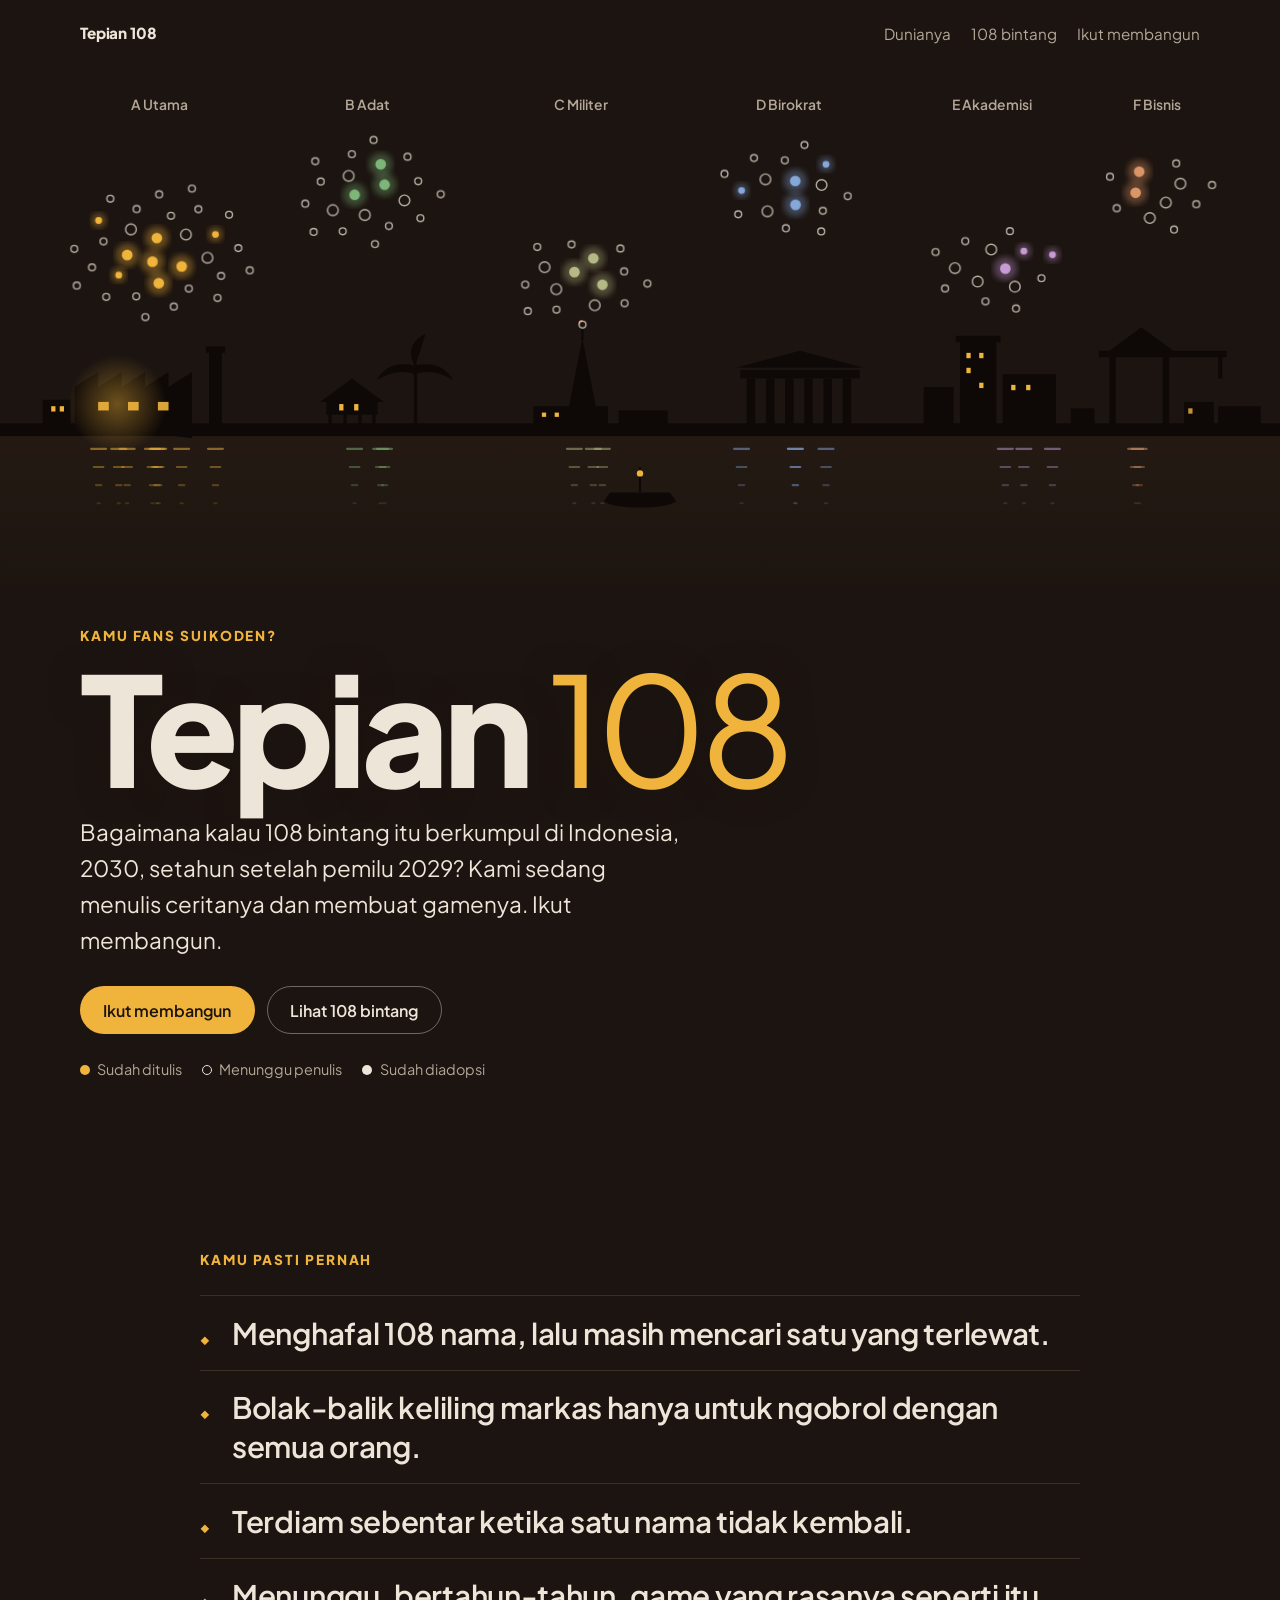
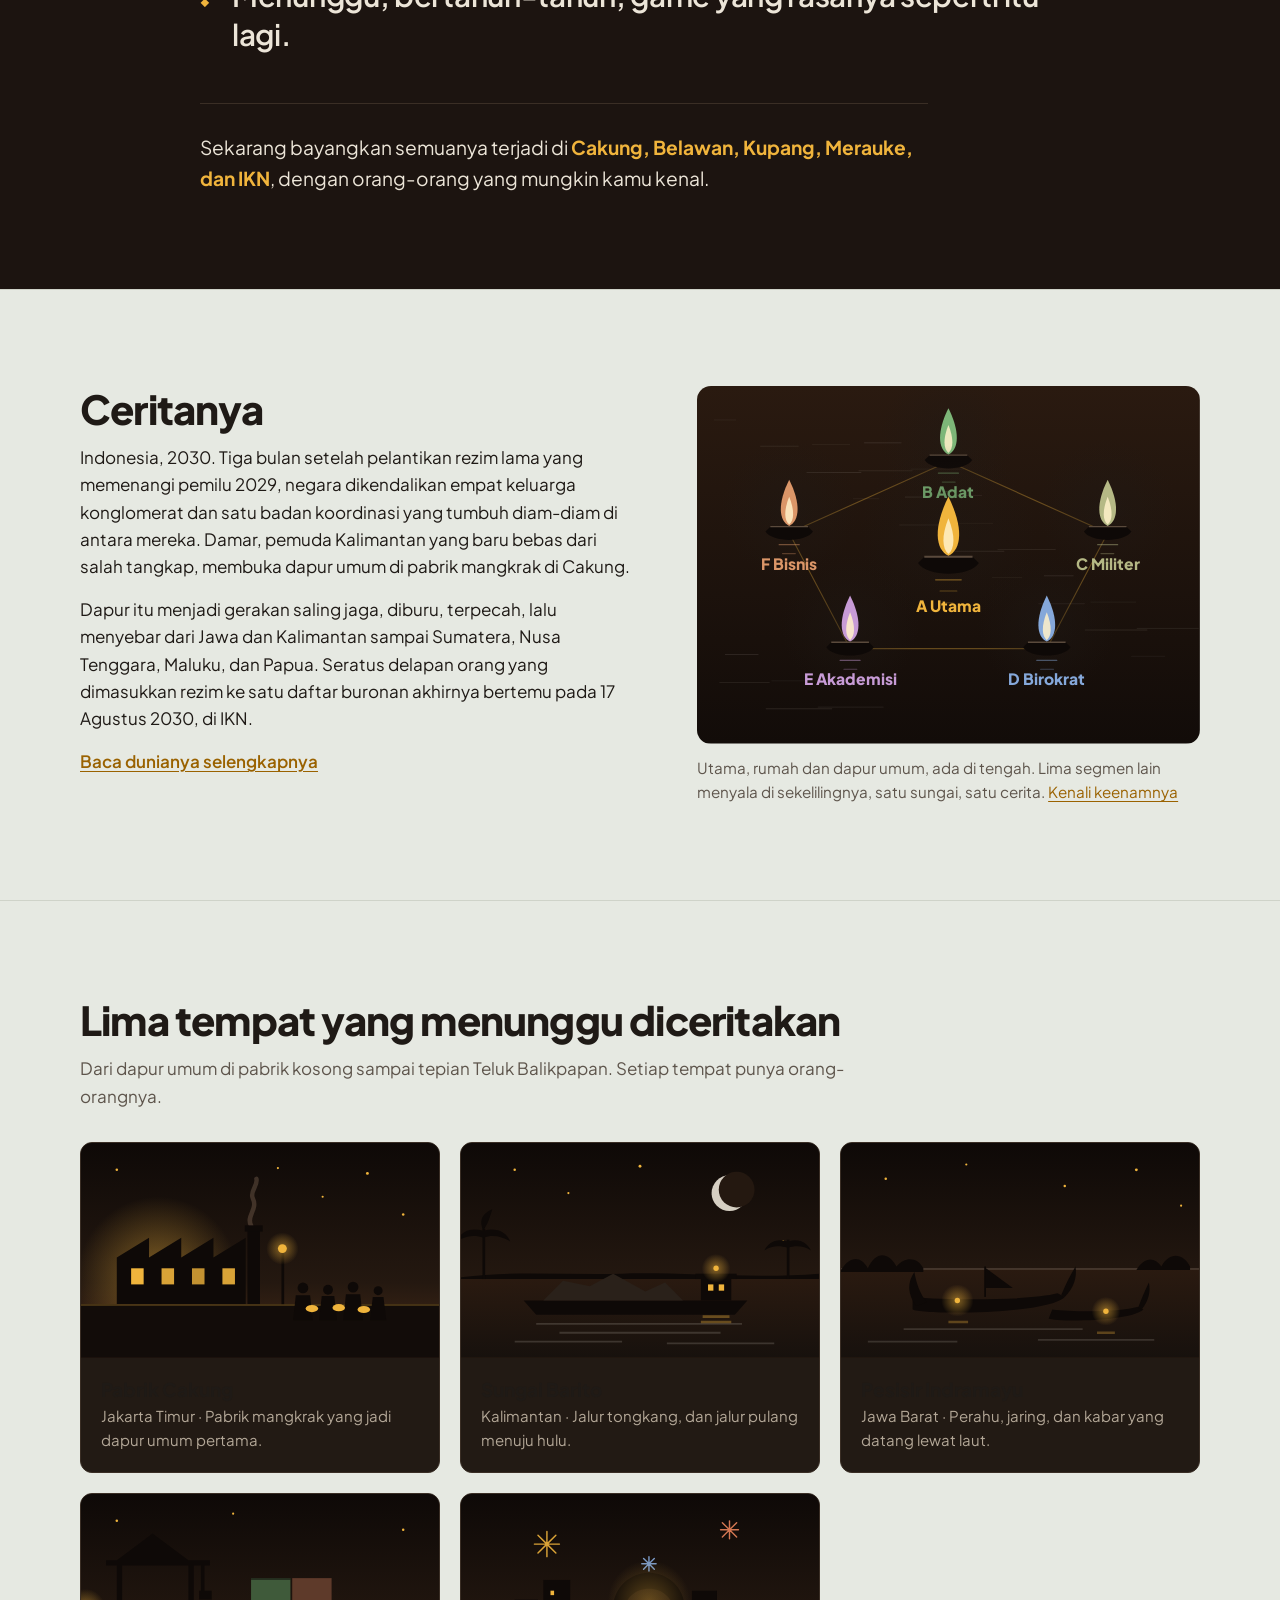
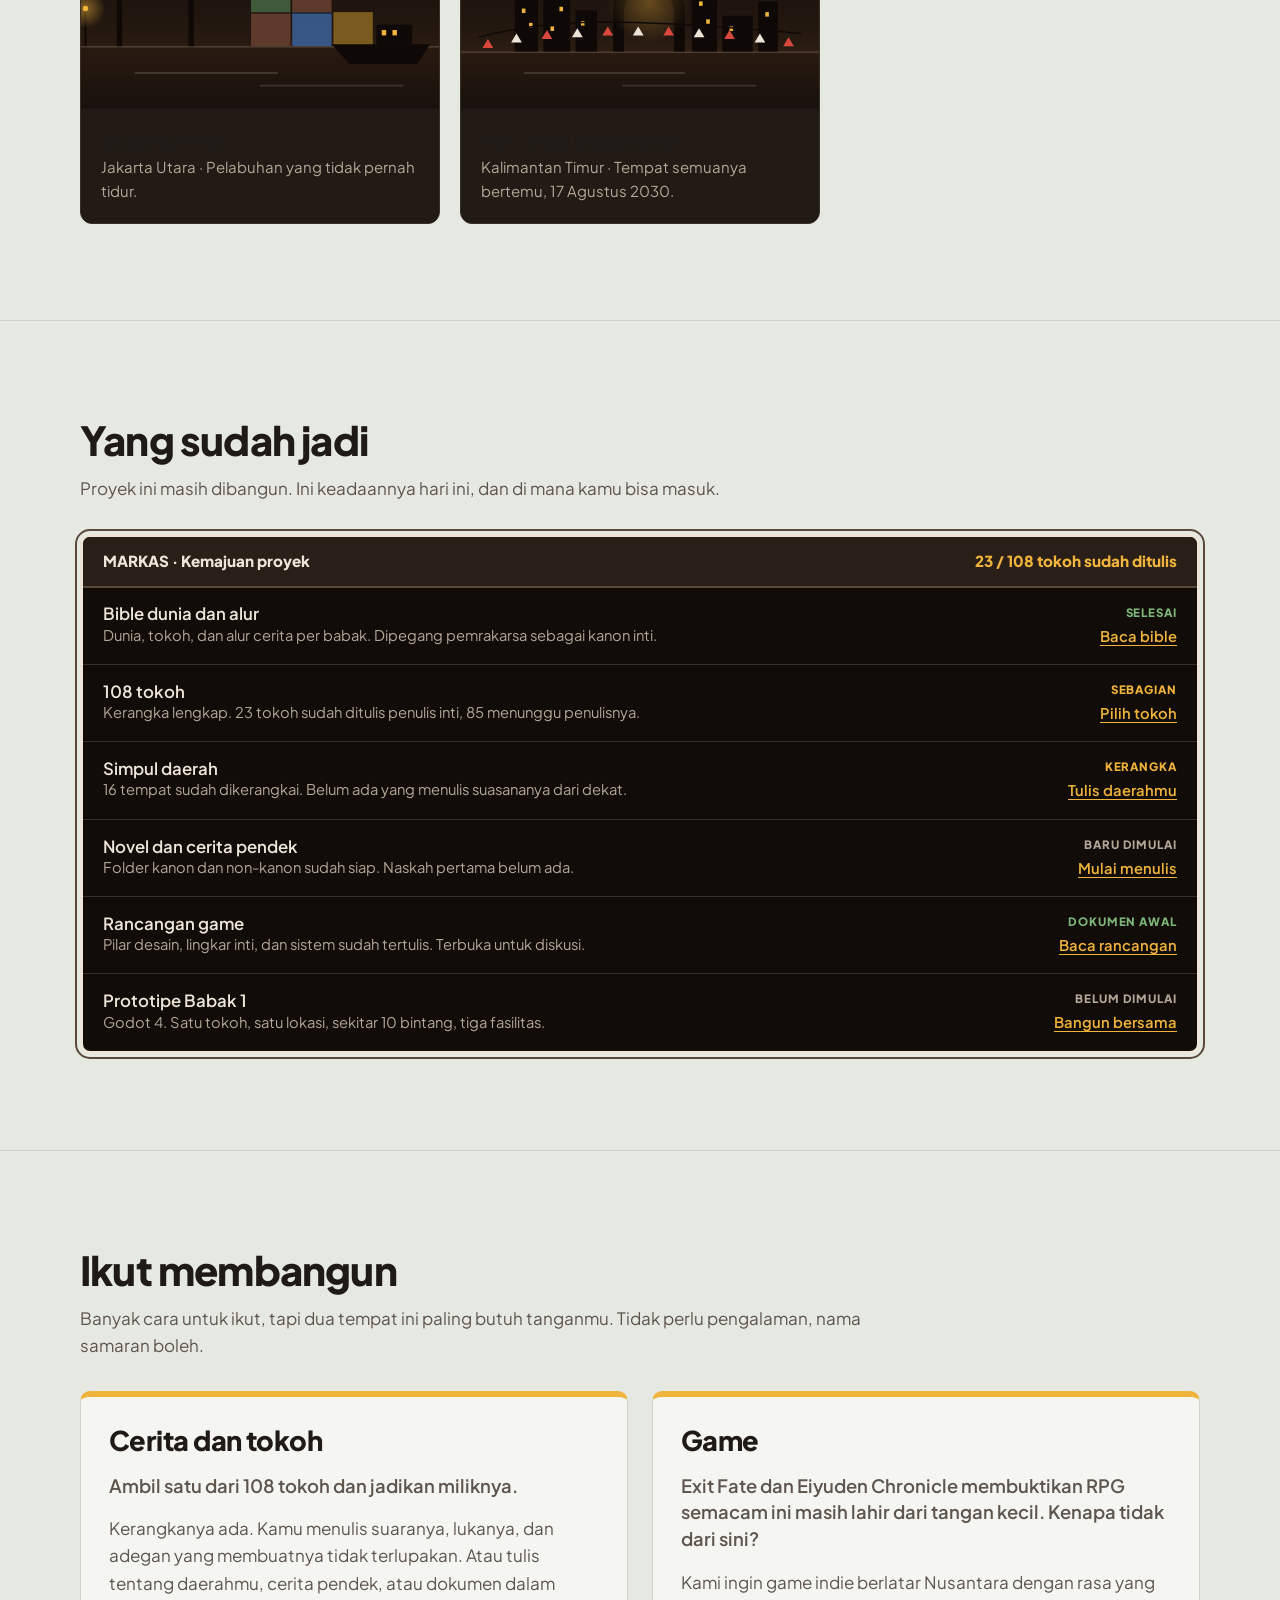
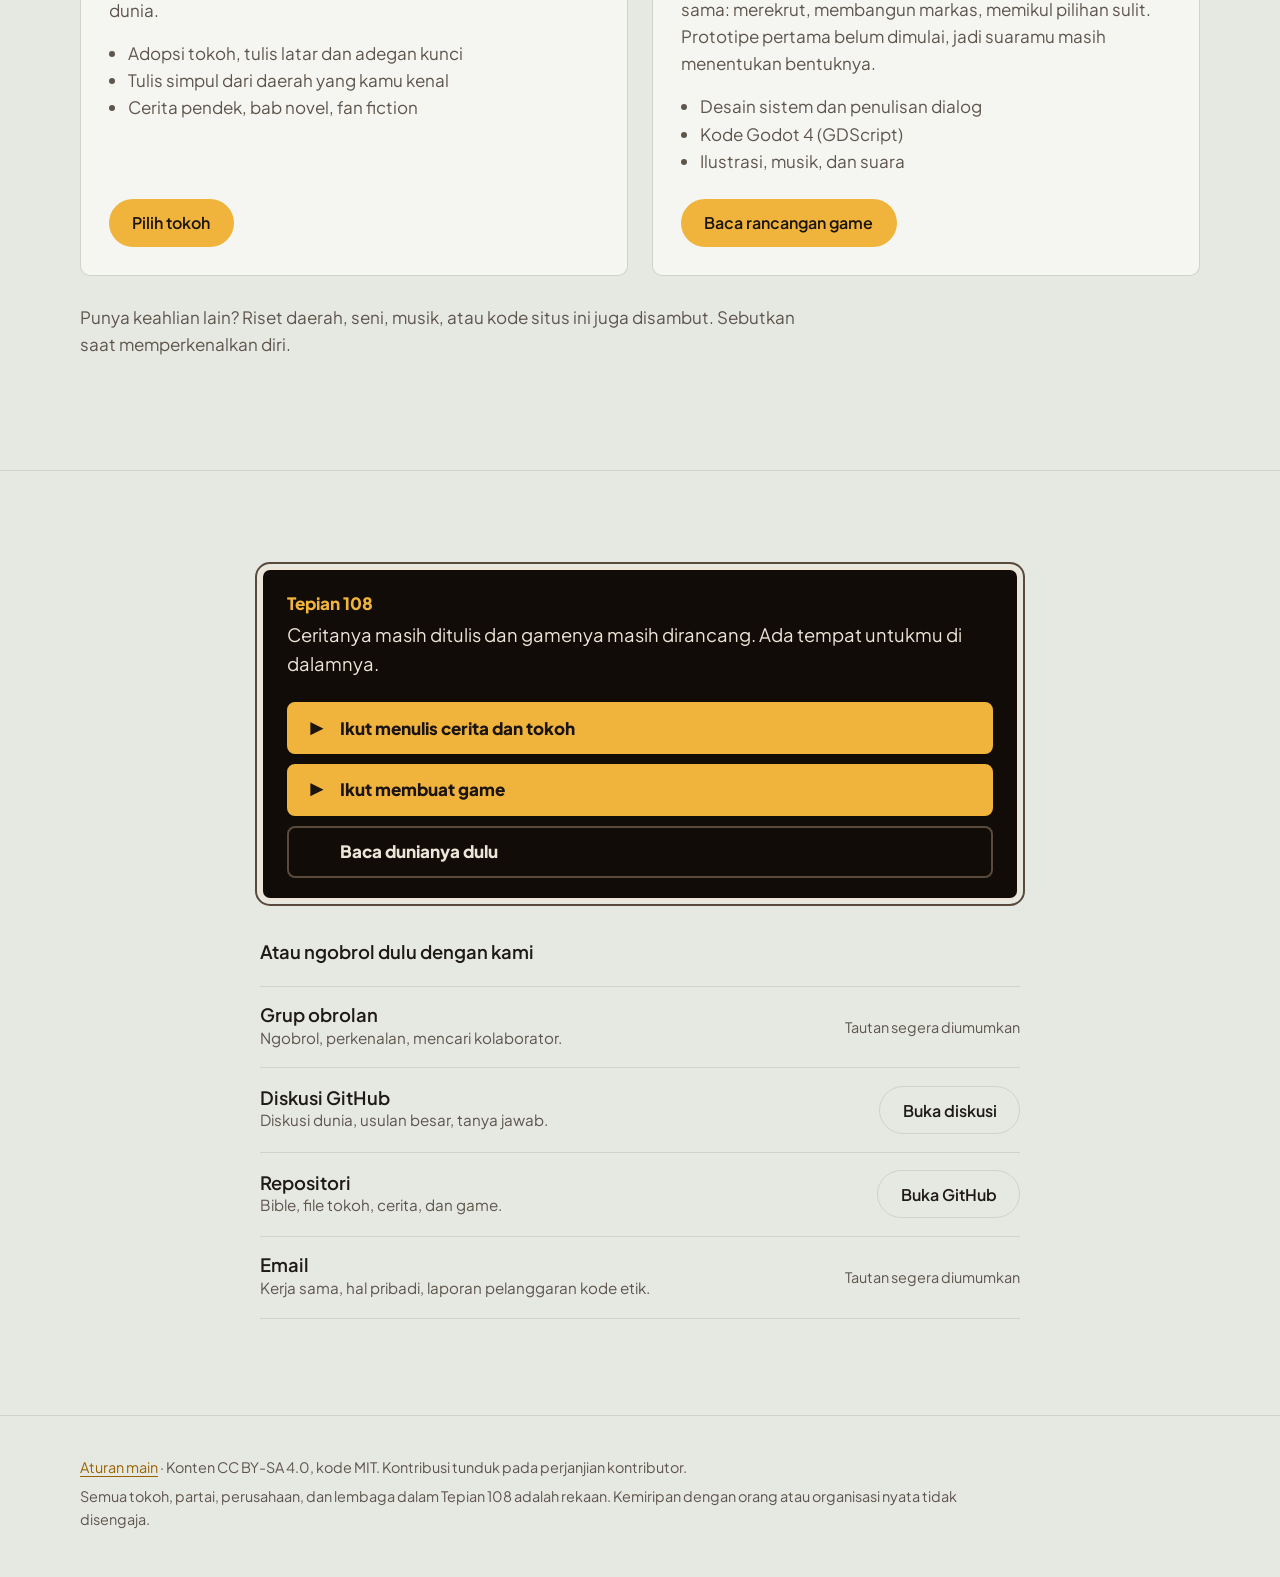
==== docs/index.html @ fc9807e9 "Spread story geography: 19 characters relocated, 5 new nodes outside Java/Kalimantan Co-Authored-By:" ====
<!doctype html>
<html lang="id">
<head>
<meta charset="utf-8">
<meta name="viewport" content="width=device-width, initial-scale=1, viewport-fit=cover">
<title>Tepian 108</title>
<meta name="description" content="Kamu fans Suikoden? Bagaimana kalau 108 bintang berkumpul di Indonesia, 2030. Kami sedang membangun ceritanya dan gamenya. Ikut membangun.">
<link rel="icon" href="data:image/svg+xml,<svg xmlns='http://www.w3.org/2000/svg' viewBox='0 0 32 32'><rect width='32' height='32' rx='6' fill='%231C1410'/><circle cx='16' cy='13' r='4' fill='%23F0B43C'/><rect x='6' y='21' width='20' height='2' rx='1' fill='%23F0B43C' opacity='.5'/></svg>">
<link rel="preconnect" href="https://fonts.googleapis.com">
<link rel="preconnect" href="https://fonts.gstatic.com" crossorigin>
<link href="https://fonts.googleapis.com/css2?family=Plus+Jakarta+Sans:ital,wght@0,400;0,600;0,800;1,400&display=swap" rel="stylesheet">
<link rel="stylesheet" href="style.css">
</head>
<body>
<svg width="0" height="0" style="position: absolute" aria-hidden="true" focusable="false">
<defs>
<linearGradient id="langitMalam" x1="0" y1="0" x2="0" y2="1"><stop offset="0" stop-color="#0E0907"/><stop offset="0.65" stop-color="#241810"/><stop offset="1" stop-color="#4A2D18"/></linearGradient>
<linearGradient id="airMalam" x1="0" y1="0" x2="0" y2="1"><stop offset="0" stop-color="#2A1A10"/><stop offset="1" stop-color="#17110D"/></linearGradient>
<radialGradient id="cahaya" cx="0.5" cy="0.5" r="0.5"><stop offset="0" stop-color="#F0B43C" stop-opacity="0.85"/><stop offset="1" stop-color="#F0B43C" stop-opacity="0"/></radialGradient>
</defs>
</svg>

<header class="hero">
  <div class="lebar">
    <nav aria-label="Navigasi utama">
      <a class="merek" href="index.html">Tepian 108</a>
      <ul>
        <li><a href="dunia.html">Dunianya</a></li>
        <li><a href="bintang.html">108 bintang</a></li>
        <li><a href="#ikut">Ikut membangun</a></li>
      </ul>
    </nav>
  </div>
  <svg class="langit" id="langit" viewBox="0 0 1200 500" role="group" aria-label="Seratus delapan bintang dalam enam gugus, terpantul di permukaan sungai. Pilih bintang untuk melihat tokohnya."></svg>
  <div class="lebar hero-teks">
    <p class="redup" style="color:var(--pelita-isi);font-weight:800;letter-spacing:.14em;text-transform:uppercase;font-size:.85rem;margin-bottom:.75rem">Kamu fans Suikoden?</p>
    <h1>Tepian <span class="angka">108</span></h1>
    <p class="premis">Bagaimana kalau 108 bintang itu berkumpul di Indonesia, 2030, setahun setelah pemilu 2029? Kami sedang menulis ceritanya dan membuat gamenya. Ikut membangun.</p>
    <div class="tombol-baris">
      <a class="tombol utama" href="#ikut">Ikut membangun</a>
      <a class="tombol kedua" href="bintang.html">Lihat 108 bintang</a>
    </div>
    <div class="legenda" aria-hidden="true">
      <span><i class="titik" style="background:#F0B43C"></i>Sudah ditulis</span>
      <span><i class="titik" style="border:1.5px solid #ECE5D8"></i>Menunggu penulis</span>
      <span><i class="titik" style="background:#ECE5D8"></i>Sudah diadopsi</span>
    </div>
  </div>
</header>

<main>
<section class="pita" aria-label="Kenangan">
  <div class="lebar">
    <p class="label">Kamu pasti pernah</p>
    <ul class="kenangan">
      <li>Menghafal 108 nama, lalu masih mencari satu yang terlewat.</li>
      <li>Bolak-balik keliling markas hanya untuk ngobrol dengan semua orang.</li>
      <li>Terdiam sebentar ketika satu nama tidak kembali.</li>
      <li>Menunggu, bertahun-tahun, game yang rasanya seperti itu lagi.</li>
    </ul>
    <p class="penutup">Sekarang bayangkan semuanya terjadi di <strong>Cakung, Belawan, Kupang, Merauke, dan IKN</strong>, dengan orang-orang yang mungkin kamu kenal.</p>
      </div>
</section>

<section id="dunia">
  <div class="lebar dua-kolom">
    <div class="sempit">
      <h2>Ceritanya</h2>
      <p>Indonesia, 2030. Tiga bulan setelah pelantikan rezim lama yang memenangi pemilu 2029, negara dikendalikan empat keluarga konglomerat dan satu badan koordinasi yang tumbuh diam-diam di antara mereka. Damar, pemuda Kalimantan yang baru bebas dari salah tangkap, membuka dapur umum di pabrik mangkrak di Cakung.</p>
      <p>Dapur itu menjadi gerakan saling jaga, diburu, terpecah, lalu menyebar dari Jawa dan Kalimantan sampai Sumatera, Nusa Tenggara, Maluku, dan Papua. Seratus delapan orang yang dimasukkan rezim ke satu daftar buronan akhirnya bertemu pada 17 Agustus 2030, di IKN.</p>
      <p><a class="tautan-lanjut" href="dunia.html">Baca dunianya selengkapnya</a></p>
    </div>
    <figure class="segmen-api" style="margin:0">
        <svg viewBox="0 0 900 640" role="img" aria-label="Enam segmen sebagai enam perahu kecil berlampu di sungai malam: Utama di tengah, dikelilingi Adat, Militer, Birokrat, Akademisi, dan Bisnis.">
          <defs>
            <radialGradient id="g-api"><stop offset="0" stop-color="currentColor" stop-opacity=".4"/><stop offset="1" stop-color="currentColor" stop-opacity="0"/></radialGradient>
            <linearGradient id="g-sungai" x1="0" y1="0" x2="0" y2="1"><stop offset="0" stop-color="#2A1A10"/><stop offset="1" stop-color="#120C09"/></linearGradient>
            <g id="api">
              <path d="M-34 -2C-24 14 24 14 34 -2L27 -9H-27Z" fill="#0E0907"/><path d="M-27 -9H27" stroke="#5A4A3C" stroke-width="2"/>
              <path d="M0 -10C-15 -17 -17 -42 0 -76C17 -42 15 -17 0 -10Z" fill="currentColor"/>
              <path d="M0 -12C-7 -18 -8 -32 0 -52C8 -32 7 -18 0 -12Z" fill="#FFF1C9" opacity=".85"/>
            </g>
          </defs>
          <rect width="900" height="640" rx="14" fill="url(#g-sungai)"/>
          <g aria-hidden="true"><rect x="30" y="60" width="40" height="1.5" fill="#ECE5D8" opacity="0.06"/><rect x="113" y="107" width="69" height="1.5" fill="#ECE5D8" opacity="0.09"/><rect x="196" y="154" width="98" height="1.5" fill="#ECE5D8" opacity="0.12"/><rect x="279" y="201" width="47" height="1.5" fill="#ECE5D8" opacity="0.06"/><rect x="362" y="248" width="76" height="1.5" fill="#ECE5D8" opacity="0.09"/><rect x="445" y="295" width="105" height="1.5" fill="#ECE5D8" opacity="0.12"/><rect x="528" y="342" width="54" height="1.5" fill="#ECE5D8" opacity="0.06"/><rect x="611" y="389" width="83" height="1.5" fill="#ECE5D8" opacity="0.09"/><rect x="694" y="436" width="112" height="1.5" fill="#ECE5D8" opacity="0.12"/><rect x="777" y="483" width="61" height="1.5" fill="#ECE5D8" opacity="0.06"/><rect x="40" y="530" width="90" height="1.5" fill="#ECE5D8" opacity="0.09"/><rect x="123" y="577" width="119" height="1.5" fill="#ECE5D8" opacity="0.12"/><rect x="206" y="104" width="68" height="1.5" fill="#ECE5D8" opacity="0.06"/><rect x="289" y="151" width="97" height="1.5" fill="#ECE5D8" opacity="0.09"/><rect x="372" y="198" width="46" height="1.5" fill="#ECE5D8" opacity="0.12"/><rect x="455" y="245" width="75" height="1.5" fill="#ECE5D8" opacity="0.06"/><rect x="538" y="292" width="104" height="1.5" fill="#ECE5D8" opacity="0.09"/><rect x="621" y="339" width="53" height="1.5" fill="#ECE5D8" opacity="0.12"/><rect x="704" y="386" width="82" height="1.5" fill="#ECE5D8" opacity="0.06"/><rect x="787" y="433" width="111" height="1.5" fill="#ECE5D8" opacity="0.09"/><rect x="50" y="480" width="60" height="1.5" fill="#ECE5D8" opacity="0.12"/><rect x="133" y="527" width="89" height="1.5" fill="#ECE5D8" opacity="0.06"/><rect x="216" y="574" width="118" height="1.5" fill="#ECE5D8" opacity="0.09"/><rect x="299" y="101" width="67" height="1.5" fill="#ECE5D8" opacity="0.12"/><rect x="382" y="148" width="96" height="1.5" fill="#ECE5D8" opacity="0.06"/><rect x="465" y="195" width="45" height="1.5" fill="#ECE5D8" opacity="0.09"/></g>
          <polygon points="450,135 735,263 626,470 274,470 165,263" fill="none" stroke="#F0B43C" stroke-opacity=".35" stroke-width="2" stroke-linejoin="round"/>
          <circle cx="450" cy="92.5" r="125.0" fill="url(#g-api)" style="color:#7DB678"/><rect x="431" y="155" width="38" height="2" rx="1" fill="#7DB678" opacity="0.45"/><rect x="438" y="171" width="25" height="2" rx="1" fill="#7DB678" opacity="0.32"/><rect x="442" y="188" width="15" height="2" rx="1" fill="#7DB678" opacity="0.2"/><g transform="translate(450 135) scale(1.25)" style="color:#7DB678"><use href="#api" class="kedip"/></g><text x="450" y="201" text-anchor="middle" fill="#7DB678" class="lbl">B Adat</text><circle cx="735" cy="220.5" r="125.0" fill="url(#g-api)" style="color:#B5B985"/><rect x="716" y="283" width="38" height="2" rx="1" fill="#B5B985" opacity="0.45"/><rect x="722" y="299" width="25" height="2" rx="1" fill="#B5B985" opacity="0.32"/><rect x="728" y="316" width="15" height="2" rx="1" fill="#B5B985" opacity="0.2"/><g transform="translate(735 263) scale(1.25)" style="color:#B5B985"><use href="#api" class="kedip"/></g><text x="735" y="329" text-anchor="middle" fill="#B5B985" class="lbl">C Militer</text><circle cx="626" cy="427.5" r="125.0" fill="url(#g-api)" style="color:#85A8DA"/><rect x="607" y="490" width="38" height="2" rx="1" fill="#85A8DA" opacity="0.45"/><rect x="614" y="506" width="25" height="2" rx="1" fill="#85A8DA" opacity="0.32"/><rect x="618" y="522" width="15" height="2" rx="1" fill="#85A8DA" opacity="0.2"/><g transform="translate(626 470) scale(1.25)" style="color:#85A8DA"><use href="#api" class="kedip"/></g><text x="626" y="536" text-anchor="middle" fill="#85A8DA" class="lbl">D Birokrat</text><circle cx="274" cy="427.5" r="125.0" fill="url(#g-api)" style="color:#C79BD6"/><rect x="255" y="490" width="38" height="2" rx="1" fill="#C79BD6" opacity="0.45"/><rect x="262" y="506" width="25" height="2" rx="1" fill="#C79BD6" opacity="0.32"/><rect x="266" y="522" width="15" height="2" rx="1" fill="#C79BD6" opacity="0.2"/><g transform="translate(274 470) scale(1.25)" style="color:#C79BD6"><use href="#api" class="kedip"/></g><text x="274" y="536" text-anchor="middle" fill="#C79BD6" class="lbl">E Akademisi</text><circle cx="165" cy="220.5" r="125.0" fill="url(#g-api)" style="color:#DB9668"/><rect x="146" y="283" width="38" height="2" rx="1" fill="#DB9668" opacity="0.45"/><rect x="152" y="299" width="25" height="2" rx="1" fill="#DB9668" opacity="0.32"/><rect x="158" y="316" width="15" height="2" rx="1" fill="#DB9668" opacity="0.2"/><g transform="translate(165 263) scale(1.25)" style="color:#DB9668"><use href="#api" class="kedip"/></g><text x="165" y="329" text-anchor="middle" fill="#DB9668" class="lbl">F Bisnis</text><circle cx="450" cy="265.6" r="160.0" fill="url(#g-api)" style="color:#F0B43C"/><rect x="426" y="346" width="48" height="2" rx="1" fill="#F0B43C" opacity="0.45"/><rect x="434" y="366" width="32" height="2" rx="1" fill="#F0B43C" opacity="0.32"/><rect x="440" y="387" width="19" height="2" rx="1" fill="#F0B43C" opacity="0.2"/><g transform="translate(450 320) scale(1.6)" style="color:#F0B43C"><use href="#api" class="kedip"/></g><text x="450" y="404" text-anchor="middle" fill="#F0B43C" class="lbl">A Utama</text>
        </svg>
        <figcaption class="redup" style="margin-top:.75rem;font-size:.95rem">Utama, rumah dan dapur umum, ada di tengah. Lima segmen lain menyala di sekelilingnya, satu sungai, satu cerita. <a href="dunia.html#segmen">Kenali keenamnya</a></figcaption>
      </figure>
  </div>
</section>

<section id="tempat">
  <div class="lebar">
    <h2>Lima tempat yang menunggu diceritakan</h2>
    <p class="redup sempit" style="margin:0">Dari dapur umum di pabrik kosong sampai tepian Teluk Balikpapan. Setiap tempat punya orang-orangnya.</p>
    <div style="display: grid; grid-template-columns: repeat(auto-fit, minmax(300px, 1fr)); gap: 20px; margin-top: 2rem">
<!-- Cakung -->
<figure style="margin: 0; background: #221A14; border: 1px solid #3A2E25; border-radius: 12px; overflow: hidden">
<svg viewBox="0 0 400 240" style="display: block; width: 100%; height: auto" role="img" aria-label="Pabrik tekstil kosong berlampu di malam hari, asap tipis dari cerobong, orang-orang antre membawa panci.">
<rect width="400" height="240" fill="url(#langitMalam)"/>
<circle cx="86" cy="150" r="90" fill="url(#cahaya)" opacity="0.55"/>
<g fill="#F0B43C"><circle cx="320" cy="34" r="1.6"/><circle cx="270" cy="60" r="1.2"/><circle cx="360" cy="80" r="1.4"/><circle cx="220" cy="28" r="1.2"/><circle cx="40" cy="30" r="1.4"/></g>
<path d="M190 92c-6 -10 8 -18 2 -30c-4 -8 6 -14 4 -22" stroke="#6B5646" stroke-width="5" fill="none" stroke-linecap="round" opacity="0.5"/>
<rect x="186" y="96" width="14" height="84" fill="#0E0907"/><rect x="183" y="92" width="20" height="7" fill="#0E0907"/>
<path d="M40 180V128l36 -22v22l36 -22v22l36 -22v22l36 -22v22V180z" fill="#0E0907"/>
<rect x="56" y="140" width="14" height="18" fill="#F0B43C"/><rect x="90" y="140" width="14" height="18" fill="#F0B43C" opacity="0.9"/><rect x="124" y="140" width="14" height="18" fill="#F0B43C" opacity="0.8"/><rect x="158" y="140" width="14" height="18" fill="#F0B43C" opacity="0.9"/>
<rect x="0" y="180" width="400" height="60" fill="#120C09"/>
<rect x="0" y="180" width="400" height="2" fill="#F0B43C" opacity="0.25"/>
<g fill="#0E0907"><circle cx="248" cy="162" r="6"/><path d="M240 170h16l3 28h-22z"/><circle cx="276" cy="164" r="5.5"/><path d="M269 171h14l3 27h-20z"/><circle cx="304" cy="161" r="6"/><path d="M296 169h16l3 29h-22z"/><circle cx="332" cy="165" r="5"/><path d="M326 172h12l3 26h-18z"/></g>
<g fill="#F0B43C"><ellipse cx="258" cy="185" rx="7" ry="4"/><ellipse cx="288" cy="184" rx="7" ry="4"/><ellipse cx="316" cy="186" rx="7" ry="4"/></g>
<rect x="224" y="120" width="3" height="60" fill="#0E0907"/><circle cx="225" cy="118" r="5" fill="#F0B43C"/><circle cx="225" cy="118" r="18" fill="url(#cahaya)" opacity="0.6"/>
</svg>
<figcaption style="padding: 16px 20px 20px"><div style="font-weight: 800; font-size: 19px">Pabrik Cakung</div><div style="font-size: 15px; color: #B3A797">Jakarta Timur · Pabrik mangkrak yang jadi dapur umum pertama.</div></figcaption>
</figure>

<!-- Barito -->
<figure style="margin: 0; background: #221A14; border: 1px solid #3A2E25; border-radius: 12px; overflow: hidden">
<svg viewBox="0 0 400 240" style="display: block; width: 100%; height: auto" role="img" aria-label="Tongkang bermuatan di Sungai Barito, lampu kabin menyala, palem di tepian.">
<rect width="400" height="240" fill="url(#langitMalam)"/>
<circle cx="300" cy="56" r="20" fill="#ECE5D8" opacity="0.9"/><circle cx="308" cy="52" r="20" fill="#241810"/>
<g fill="#F0B43C"><circle cx="60" cy="30" r="1.4"/><circle cx="120" cy="56" r="1.2"/><circle cx="200" cy="26" r="1.6"/><circle cx="360" cy="110" r="1.2"/></g>
<rect x="0" y="150" width="400" height="90" fill="url(#airMalam)"/>
<path d="M0 150c60 -8 120 -2 180 -4s150 6 220 0v6H0z" fill="#0E0907"/>
<g fill="#0E0907"><rect x="24" y="96" width="3" height="56"/><path d="M25 98c-16 -4 -26 2 -30 12c10 -6 20 -8 30 -4zM25 98c16 -4 26 2 30 12c-10 -6 -20 -8 -30 -4zM25 98c-6 -12 0 -20 10 -24c-3 10 -5 16 -10 24z"/>
<rect x="364" y="108" width="3" height="44"/><path d="M365 110c-14 -4 -22 2 -26 10c8 -5 16 -6 26 -3zM365 110c14 -4 22 2 26 10c-8 -5 -16 -6 -26 -3z"/></g>
<path d="M70 176h250l-14 16H84z" fill="#0E0907"/>
<path d="M92 176l22 -22l30 6l26 -14l36 20l22 -10l20 20z" fill="#2A211A"/>
<rect x="268" y="150" width="34" height="26" fill="#0E0907"/><rect x="262" y="146" width="46" height="6" fill="#0E0907"/>
<rect x="276" y="158" width="6" height="7" fill="#F0B43C"/><rect x="288" y="158" width="6" height="7" fill="#F0B43C"/>
<circle cx="285" cy="140" r="3" fill="#F0B43C"/><circle cx="285" cy="140" r="16" fill="url(#cahaya)" opacity="0.6"/>
<g stroke="#ECE5D8" stroke-opacity="0.16" stroke-width="2"><path d="M84 202h230"/><path d="M110 212h180"/><path d="M60 222h120"/><path d="M230 224h120"/></g>
<path d="M270 194h30M268 200h34" stroke="#F0B43C" stroke-opacity="0.35" stroke-width="3"/>
</svg>
<figcaption style="padding: 16px 20px 20px"><div style="font-weight: 800; font-size: 19px">Sungai Barito</div><div style="font-size: 15px; color: #B3A797">Kalimantan · Jalur tongkang, dan jalur pulang menuju hulu.</div></figcaption>
</figure>

<!-- Indramayu -->
<figure style="margin: 0; background: #221A14; border: 1px solid #3A2E25; border-radius: 12px; overflow: hidden">
<svg viewBox="0 0 400 240" style="display: block; width: 100%; height: auto" role="img" aria-label="Pesisir Indramayu: dua perahu nelayan berlampu di laut tenang, bakau di tepian.">
<rect width="400" height="240" fill="url(#langitMalam)"/>
<g fill="#F0B43C"><circle cx="50" cy="40" r="1.4"/><circle cx="140" cy="24" r="1.2"/><circle cx="250" cy="48" r="1.4"/><circle cx="330" cy="30" r="1.6"/><circle cx="380" cy="70" r="1.2"/></g>
<rect x="0" y="140" width="400" height="100" fill="url(#airMalam)"/>
<rect x="0" y="140" width="400" height="1.5" fill="#ECE5D8" opacity="0.2"/>
<g fill="#0E0907"><path d="M0 142c10 -16 22 -16 30 -2c8 -18 22 -20 32 -2c10 -12 24 -10 30 2v4H0z"/><path d="M330 142c8 -14 20 -16 28 -4c8 -16 24 -16 32 0v4h-60z"/></g>
<g fill="#0E0907"><path d="M80 186c10 6 150 6 170 -14l-8 -4c-30 8 -120 8 -162 4z"/><path d="M84 182c-10 -14 -10 -26 -2 -38c2 12 6 24 14 34z"/><path d="M250 172c10 -10 14 -22 12 -34c-6 10 -12 22 -16 32z"/>
<path d="M232 196c8 4 90 4 106 -10l-6 -3c-20 6 -70 6 -96 3z"/><path d="M336 186c8 -10 10 -20 8 -30c-4 8 -8 18 -12 28z"/></g>
<rect x="160" y="138" width="2" height="34" fill="#0E0907"/><path d="M162 140l30 22h-30z" fill="#0E0907"/>
<circle cx="130" cy="176" r="3" fill="#F0B43C"/><circle cx="130" cy="176" r="18" fill="url(#cahaya)" opacity="0.6"/>
<circle cx="296" cy="188" r="3" fill="#F0B43C"/><circle cx="296" cy="188" r="16" fill="url(#cahaya)" opacity="0.6"/>
<g stroke="#ECE5D8" stroke-opacity="0.15" stroke-width="2"><path d="M70 208h200"/><path d="M220 220h130"/><path d="M30 222h100"/></g>
<path d="M120 200h22M286 212h20" stroke="#F0B43C" stroke-opacity="0.3" stroke-width="3"/>
</svg>
<figcaption style="padding: 16px 20px 20px"><div style="font-weight: 800; font-size: 19px">Pesisir Indramayu</div><div style="font-size: 15px; color: #B3A797">Jawa Barat · Perahu, jaring, dan kabar yang datang lewat laut.</div></figcaption>
</figure>

<!-- Priok -->
<figure style="margin: 0; background: #221A14; border: 1px solid #3A2E25; border-radius: 12px; overflow: hidden">
<svg viewBox="0 0 400 240" style="display: block; width: 100%; height: auto" role="img" aria-label="Pelabuhan Tanjung Priok: derek, tumpukan kontainer, kapal, lampu sorot.">
<rect width="400" height="240" fill="url(#langitMalam)"/>
<g fill="#F0B43C"><circle cx="40" cy="30" r="1.4"/><circle cx="170" cy="22" r="1.2"/><circle cx="360" cy="40" r="1.4"/></g>
<rect x="0" y="170" width="400" height="70" fill="url(#airMalam)"/>
<rect x="0" y="170" width="400" height="1.5" fill="#ECE5D8" opacity="0.2"/>
<g fill="#0E0907"><path d="M40 170v-96h6v96zM120 170v-96h6v96zM28 74h116v6h-116zM40 74l40 -30l40 30zM138 74v36h-4v-36z"/><rect x="132" y="108" width="14" height="10"/></g>
<g><rect x="190" y="132" width="44" height="38" fill="#5E3A2A"/><rect x="236" y="132" width="44" height="38" fill="#3D6299" opacity="0.85"/><rect x="190" y="94" width="44" height="38" fill="#3F5A3A"/><rect x="282" y="132" width="44" height="38" fill="#7A5A1E"/><rect x="236" y="94" width="44" height="38" fill="#5E3A2A"/></g>
<g fill="#0E0907" opacity="0.55"><rect x="190" y="132" width="44" height="2"/><rect x="236" y="132" width="44" height="2"/><rect x="190" y="94" width="44" height="2"/></g>
<path d="M300 190l-20 -22h110l-14 22z" fill="#0E0907"/><rect x="330" y="146" width="40" height="22" fill="#0E0907"/><rect x="336" y="152" width="5" height="6" fill="#F0B43C"/><rect x="348" y="152" width="5" height="6" fill="#F0B43C"/>
<rect x="4" y="130" width="2" height="40" fill="#0E0907"/><circle cx="5" cy="128" r="3" fill="#F0B43C"/><circle cx="5" cy="128" r="22" fill="url(#cahaya)" opacity="0.6"/>
<g stroke="#ECE5D8" stroke-opacity="0.15" stroke-width="2"><path d="M60 200h160"/><path d="M200 214h160"/></g>
</svg>
<figcaption style="padding: 16px 20px 20px"><div style="font-weight: 800; font-size: 19px">Gudang Priok</div><div style="font-size: 15px; color: #B3A797">Jakarta Utara · Pelabuhan yang tidak pernah tidur.</div></figcaption>
</figure>

<!-- IKN -->
<figure style="margin: 0; background: #221A14; border: 1px solid #3A2E25; border-radius: 12px; overflow: hidden">
<svg viewBox="0 0 400 240" style="display: block; width: 100%; height: auto" role="img" aria-label="Kawasan ibu kota baru di tepi Teluk Balikpapan pada malam 17 Agustus, bunga api di langit, bendera merah putih berderet.">
<rect width="400" height="240" fill="url(#langitMalam)"/>
<g stroke="#F0B43C" stroke-width="1.6" stroke-linecap="round" fill="none" opacity="0.9"><path d="M96 56l0 -14M96 56l10 -10M96 56l14 0M96 56l10 10M96 56l0 14M96 56l-10 10M96 56l-14 0M96 56l-10 -10"/><path d="M300 40l0 -10M300 40l8 -8M300 40l10 0M300 40l8 8M300 40l0 10M300 40l-8 8M300 40l-10 0M300 40l-8 -8" stroke="#E8825A"/><path d="M210 78l0 -8M210 78l6 -6M210 78l8 0M210 78l6 6M210 78l0 8M210 78l-6 6M210 78l-8 0M210 78l-6 -6" stroke="#85A8DA"/></g>
<rect x="0" y="176" width="400" height="64" fill="url(#airMalam)"/>
<rect x="0" y="176" width="400" height="1.5" fill="#ECE5D8" opacity="0.2"/>
<g fill="#0E0907"><rect x="60" y="118" width="26" height="58"/><rect x="92" y="96" width="30" height="80"/><rect x="128" y="130" width="24" height="46"/>
<path d="M170 176v-48c0 -24 20 -40 40 -40s40 16 40 40v48h-12v-44c0 -14 -12 -26 -28 -26s-28 12 -28 26v44z"/>
<rect x="258" y="108" width="28" height="68"/><rect x="292" y="136" width="34" height="40"/><rect x="332" y="120" width="22" height="56"/></g>
<g fill="#F0B43C"><rect x="68" y="128" width="4" height="5"/><rect x="76" y="144" width="4" height="5"/><rect x="100" y="108" width="4" height="5"/><rect x="110" y="126" width="4" height="5"/><rect x="100" y="148" width="4" height="5"/><rect x="134" y="142" width="4" height="5"/><rect x="266" y="120" width="4" height="5"/><rect x="274" y="140" width="4" height="5"/><rect x="300" y="148" width="4" height="5"/><rect x="340" y="132" width="4" height="5"/></g>
<circle cx="210" cy="120" r="46" fill="url(#cahaya)" opacity="0.4"/>
<path d="M20 160c80 -22 160 -22 360 -4" stroke="#0E0907" stroke-width="1.5" fill="none"/>
<g><path d="M30 162l6 10h-12z" fill="#D8483C"/><path d="M62 156l6 10h-12z" fill="#ECE5D8"/><path d="M96 152l6 10h-12z" fill="#D8483C"/><path d="M130 150l6 10h-12z" fill="#ECE5D8"/><path d="M164 148l6 10h-12z" fill="#D8483C"/><path d="M198 148l6 10h-12z" fill="#ECE5D8"/><path d="M232 148l6 10h-12z" fill="#D8483C"/><path d="M266 150l6 10h-12z" fill="#ECE5D8"/><path d="M300 152l6 10h-12z" fill="#D8483C"/><path d="M334 156l6 10h-12z" fill="#ECE5D8"/><path d="M366 160l6 10h-12z" fill="#D8483C"/></g>
<g stroke="#ECE5D8" stroke-opacity="0.14" stroke-width="2"><path d="M70 200h180"/><path d="M180 214h150"/></g>
</svg>
<figcaption style="padding: 16px 20px 20px"><div style="font-weight: 800; font-size: 19px">IKN, Teluk Balikpapan</div><div style="font-size: 15px; color: #B3A797">Kalimantan Timur · Tempat semuanya bertemu, 17 Agustus 2030.</div></figcaption>
</figure>


    </div>
  </div>
</section>

<section id="status">
  <div class="lebar">
    <h2>Yang sudah jadi</h2>
    <p class="redup sempit" style="margin:0">Proyek ini masih dibangun. Ini keadaannya hari ini, dan di mana kamu bisa masuk.</p>
    <div class="jendela" role="group" aria-label="Kemajuan proyek">
      <div class="judul"><span>MARKAS · Kemajuan proyek</span><span id="hitung-inti"></span></div>
      <div class="status-baris">
        <div><h3>Bible dunia dan alur</h3><p>Dunia, tokoh, dan alur cerita per babak. Dipegang pemrakarsa sebagai kanon inti.</p></div>
        <div class="kanan"><span class="lencana siap">SELESAI</span><a id="g-bible" href="#">Baca bible</a></div>
      </div>
      <div class="status-baris">
        <div><h3>108 tokoh</h3><p id="t-tokoh">Kerangka lengkap. Latar, suara, dan adegan tiap tokoh menunggu penulisnya.</p></div>
        <div class="kanan"><span class="lencana sebagian">SEBAGIAN</span><a href="bintang.html">Pilih tokoh</a></div>
      </div>
      <div class="status-baris">
        <div><h3>Simpul daerah</h3><p id="t-simpul">Kerangka tempat cerita berpijak. Belum ada yang menulis suasananya dari dekat.</p></div>
        <div class="kanan"><span class="lencana sebagian">KERANGKA</span><a href="dunia.html#simpul">Tulis daerahmu</a></div>
      </div>
      <div class="status-baris">
        <div><h3>Novel dan cerita pendek</h3><p>Folder kanon dan non-kanon sudah siap. Naskah pertama belum ada.</p></div>
        <div class="kanan"><span class="lencana belum">BARU DIMULAI</span><a id="g-cerita" href="#">Mulai menulis</a></div>
      </div>
      <div class="status-baris">
        <div><h3>Rancangan game</h3><p>Pilar desain, lingkar inti, dan sistem sudah tertulis. Terbuka untuk diskusi.</p></div>
        <div class="kanan"><span class="lencana siap">DOKUMEN AWAL</span><a id="g-game" href="#">Baca rancangan</a></div>
      </div>
      <div class="status-baris">
        <div><h3>Prototipe Babak 1</h3><p>Godot 4. Satu tokoh, satu lokasi, sekitar 10 bintang, tiga fasilitas.</p></div>
        <div class="kanan"><span class="lencana belum">BELUM DIMULAI</span><a id="g-proto" href="#">Bangun bersama</a></div>
      </div>
    </div>
  </div>
</section>

<section id="ikut">
  <div class="lebar">
    <h2>Ikut membangun</h2>
    <p class="redup sempit" style="margin:0">Banyak cara untuk ikut, tapi dua tempat ini paling butuh tanganmu. Tidak perlu pengalaman, nama samaran boleh.</p>
    <div class="dua-jalur">
      <article class="kartu-jalur">
        <h3>Cerita dan tokoh</h3>
        <p class="seru">Ambil satu dari 108 tokoh dan jadikan miliknya.</p>
        <p>Kerangkanya ada. Kamu menulis suaranya, lukanya, dan adegan yang membuatnya tidak terlupakan. Atau tulis tentang daerahmu, cerita pendek, atau dokumen dalam dunia.</p>
        <ul>
          <li>Adopsi tokoh, tulis latar dan adegan kunci</li>
          <li>Tulis simpul dari daerah yang kamu kenal</li>
          <li>Cerita pendek, bab novel, fan fiction</li>
        </ul>
        <div class="tombol-baris">
          <a class="tombol utama" href="bintang.html">Pilih tokoh</a>
        </div>
      </article>
      <article class="kartu-jalur">
        <h3>Game</h3>
        <p class="seru">Exit Fate dan Eiyuden Chronicle membuktikan RPG semacam ini masih lahir dari tangan kecil. Kenapa tidak dari sini?</p>
        <p>Kami ingin game indie berlatar Nusantara dengan rasa yang sama: merekrut, membangun markas, memikul pilihan sulit. Prototipe pertama belum dimulai, jadi suaramu masih menentukan bentuknya.</p>
        <ul>
          <li>Desain sistem dan penulisan dialog</li>
          <li>Kode Godot 4 (GDScript)</li>
          <li>Ilustrasi, musik, dan suara</li>
        </ul>
        <div class="tombol-baris">
          <a class="tombol utama" id="g-game2" href="#">Baca rancangan game</a>
        </div>
      </article>
    </div>
    <p class="lain">Punya keahlian lain? Riset daerah, seni, musik, atau kode situs ini juga disambut. Sebutkan saat memperkenalkan diri.</p>
  </div>
</section>

<section id="komunitas">
  <div class="lebar" style="max-width:760px">
    <div class="kotak">
      <div class="siapa">Tepian 108</div>
      <p>Ceritanya masih ditulis dan gamenya masih dirancang. Ada tempat untukmu di dalamnya.</p>
      <div class="pilihan">
        <a class="ya" id="ya-cerita" href="bintang.html"><span class="tanda" aria-hidden="true">▶</span>Ikut menulis cerita dan tokoh</a>
        <a class="ya" id="ya-game" href="#"><span class="tanda" aria-hidden="true">▶</span>Ikut membuat game</a>
        <a class="nanti" id="nanti" href="dunia.html"><span class="tanda" aria-hidden="true">▶</span>Baca dunianya dulu</a>
      </div>
    </div>
    <h3 style="margin:2.5rem 0 0">Atau ngobrol dulu dengan kami</h3>
    <div class="kanal" id="kanal"></div>
  </div>
</section>
</main>

<footer>
  <div class="lebar">
    <p><a href="dunia.html#aturan">Aturan main</a> · Konten CC BY-SA 4.0, kode MIT. Kontribusi tunduk pada perjanjian kontributor.</p>
    <p>Semua tokoh, partai, perusahaan, dan lembaga dalam Tepian 108 adalah rekaan. Kemiripan dengan orang atau organisasi nyata tidak disengaja.</p>
  </div>
</footer>

<script src="config.js"></script>
<script src="data.js"></script>
<script src="umum.js"></script>
<script src="langit.js"></script>
<script>
(function () {
  const T = window.TEPIAN;
  const link = (id, jalur) => { const e = document.getElementById(id); if (e) { e.href = T.gh(jalur); e.target = "_blank"; e.rel = "noopener"; } };
  link("g-bible", "tree/" + T.cabang + "/bible");
  link("g-cerita", "tree/" + T.cabang + "/cerita");
  link("g-game", "tree/" + T.cabang + "/game");
  link("g-game2", "tree/" + T.cabang + "/game");
  link("g-proto", "tree/" + T.cabang + "/game");

  const inti = T.B.filter((b) => b.status === "inti").length;
  const terbuka = T.B.filter((b) => b.status === "terbuka").length;
  document.getElementById("hitung-inti").textContent = `${inti} / ${T.B.length} tokoh sudah ditulis`;
  document.getElementById("t-tokoh").textContent = `Kerangka lengkap. ${inti} tokoh sudah ditulis penulis inti, ${terbuka} menunggu penulisnya.`;
  document.getElementById("t-simpul").textContent = `${T.S.length} tempat sudah dikerangkai. Belum ada yang menulis suasananya dari dekat.`;


  link("ya-game", "tree/" + T.cabang + "/game");
  T.kanal(document.getElementById("kanal"));
})();
</script>
</body>
</html>
---- docs/style.css ----
:root {
  color-scheme: light;
  --latar: #E6E9E2;
  --permukaan: #F5F6F2;
  --teks: #1F1A16;
  --teks-redup: #5E554C;
  --garis: #CFD3C9;
  --pelita: #9A6200;
  --pelita-isi: #F0B43C;
  --fokus: #1D5FA8;
  --seg-a: #B07A00; --seg-b: #3F7A3B; --seg-c: #6F7444;
  --seg-d: #3D6299; --seg-e: #7D4E8C; --seg-f: #A2582B;
  --air: #1C1410; --air-2: #2A1F18; --kabut: #ECE5D8; --kabut-redup: #B3A797;
  --font: "Plus Jakarta Sans", "Segoe UI", Roboto, "Helvetica Neue", Arial, sans-serif;
}
@media (prefers-color-scheme: dark) {
  :root:not([data-theme="light"]) {
    color-scheme: dark;
    --latar: #17110D; --permukaan: #221A14; --teks: #ECE5D8; --teks-redup: #A99C8C;
    --garis: #3A2E25; --pelita: #F0B43C; --fokus: #8EB8F0;
    --seg-a: #F0B43C; --seg-b: #7DB678; --seg-c: #B5B985; --seg-d: #85A8DA; --seg-e: #C79BD6; --seg-f: #DB9668;
  }
}
:root[data-theme="dark"] {
  color-scheme: dark;
  --latar: #17110D; --permukaan: #221A14; --teks: #ECE5D8; --teks-redup: #A99C8C;
  --garis: #3A2E25; --pelita: #F0B43C; --fokus: #8EB8F0;
  --seg-a: #F0B43C; --seg-b: #7DB678; --seg-c: #B5B985; --seg-d: #85A8DA; --seg-e: #C79BD6; --seg-f: #DB9668;
}
* { box-sizing: border-box; }
html { scroll-behavior: smooth; scroll-padding-top: env(safe-area-inset-top, 0px); }
@media (prefers-reduced-motion: reduce) { html { scroll-behavior: auto; } }
body {
  margin: 0; background: var(--latar); color: var(--teks);
  font-family: var(--font); font-size: 1.0625rem; line-height: 1.6;
  padding-bottom: env(safe-area-inset-bottom, 0px);
}
a { color: var(--pelita); text-underline-offset: 3px; }
:focus-visible { outline: 3px solid var(--fokus); outline-offset: 3px; border-radius: 4px; }
.lebar { width: min(1120px, 100% - 2.5rem); margin-inline: auto; }
.sempit { max-width: 68ch; }
h1, h2, h3 { line-height: 1.15; margin: 0; }
h2 { font-size: clamp(1.75rem, 3.4vw, 2.5rem); font-weight: 800; letter-spacing: -0.02em; margin-bottom: 0.75rem; }
h3 { font-size: 1.15rem; font-weight: 600; }
p { margin: 0 0 1rem; }
section { padding-block: clamp(3.5rem, 8vw, 6rem); }
section + section { border-top: 1px solid var(--garis); }
.redup { color: var(--teks-redup); }

/* Hero: malam di tepian sungai */
.hero {
  background: var(--air); color: var(--kabut);
  padding: env(safe-area-inset-top, 0px) 0 0; border: 0; position: relative; overflow: hidden;
}
.hero nav { display: flex; justify-content: space-between; align-items: center; padding-block: 1.25rem; gap: 1rem; }
.hero nav .merek { font-weight: 800; letter-spacing: -0.01em; color: var(--kabut); text-decoration: none; }
.hero nav ul { display: flex; gap: 1.25rem; list-style: none; margin: 0; padding: 0; flex-wrap: wrap; }
.hero nav a { color: var(--kabut-redup); text-decoration: none; font-size: 0.95rem; }
.hero nav a:hover { color: var(--kabut); }
@media (max-width: 640px) { .hero nav ul { display: none; } .langit .label-seg { font-size: 16px; } }
.langit { display: block; width: 100%; height: auto; }
.langit .bintang { cursor: pointer; transition: transform .2s; transform-box: fill-box; transform-origin: center; }
.langit .bintang:hover, .langit .bintang:focus-visible { transform: scale(1.8); outline: none; }
.langit .label-seg { fill: var(--kabut-redup); font: 600 13px var(--font); }
.hero-teks { position: relative; margin-top: 1.5rem; padding-bottom: clamp(2.5rem, 6vw, 4.5rem); }
.hero h1 {
  font-size: clamp(3.5rem, 13vw, 9.5rem); font-weight: 800; letter-spacing: -0.045em; line-height: 0.9;
  color: var(--kabut); text-shadow: 0 2px 30px rgba(28,20,16,.9);
}
.hero h1 .angka { color: var(--pelita-isi); font-weight: 400; }
.hero .premis { font-size: clamp(1.1rem, 2.2vw, 1.4rem); max-width: 38ch; margin: 1.25rem 0 1.75rem; color: var(--kabut); }
.tombol-baris { display: flex; gap: 0.75rem; flex-wrap: wrap; }
.tombol {
  display: inline-flex; align-items: center; min-height: 48px; padding: 0 1.4rem; border-radius: 999px;
  font: 600 1rem var(--font); text-decoration: none; cursor: pointer; border: 1.5px solid transparent;
}
.tombol.utama { background: var(--pelita-isi); color: #1C1410; }
.tombol.utama:hover { background: #F7C766; }
.tombol.kedua { border-color: rgba(236,229,216,.4); color: var(--kabut); background: transparent; }
.tombol.kedua:hover { border-color: var(--kabut); }
.tombol[aria-disabled="true"] { opacity: .55; cursor: default; }
.legenda { display: flex; gap: .5rem 1.25rem; flex-wrap: wrap; font-size: 0.9rem; color: var(--kabut-redup); margin-top: 1.5rem; }
.legenda span { display: inline-flex; align-items: center; gap: .45rem; }
.titik { width: 10px; height: 10px; border-radius: 50%; display: inline-block; }

/* Dunia */
.dua-kolom { display: grid; gap: clamp(2rem, 5vw, 4rem); grid-template-columns: 1fr; }
@media (min-width: 860px) { .dua-kolom { grid-template-columns: 1.1fr 1fr; } }
.segmen-daftar { list-style: none; margin: 0; padding: 0; }
.segmen-daftar li {
  display: grid; grid-template-columns: 2.25rem 1fr auto; gap: 0 .9rem; align-items: baseline;
  padding: .9rem 0; border-bottom: 1px solid var(--garis);
}
.segmen-daftar li:first-child { border-top: 1px solid var(--garis); }
.segmen-daftar .kode { font-weight: 800; font-size: 1.35rem; }
.segmen-daftar .nama { font-weight: 600; }
.segmen-daftar .fungsi { grid-column: 2; color: var(--teks-redup); font-size: .95rem; }
.segmen-daftar .jumlah { color: var(--teks-redup); font-variant-numeric: tabular-nums; }

/* Papan bintang */
.papan-kepala { display: flex; justify-content: space-between; align-items: end; gap: 1.5rem; flex-wrap: wrap; margin-bottom: 1.5rem; }
.ringkas { font-variant-numeric: tabular-nums; color: var(--teks-redup); }
.saring { display: flex; gap: .5rem; flex-wrap: wrap; margin-bottom: 1.25rem; }
.saring button {
  font: 600 .9rem var(--font); min-height: 40px; padding: 0 .95rem; border-radius: 999px; cursor: pointer;
  background: transparent; color: var(--teks); border: 1.5px solid var(--garis);
}
.saring button[aria-pressed="true"] { background: var(--teks); color: var(--latar); border-color: var(--teks); }
.saring .pemisah { width: 1px; background: var(--garis); margin-inline: .25rem; }
.kisi { display: grid; grid-template-columns: repeat(auto-fill, minmax(190px, 1fr)); gap: .6rem; }
.ubin {
  text-align: left; font: inherit; color: inherit; cursor: pointer;
  background: var(--permukaan); border: 1px solid var(--garis); border-left: 4px solid var(--warna, var(--garis));
  border-radius: 6px; padding: .7rem .8rem .75rem; display: grid; gap: .1rem; min-height: 92px;
}
.ubin:hover { border-color: var(--warna); }
.ubin .atas { display: flex; justify-content: space-between; font-size: .8rem; color: var(--teks-redup); font-variant-numeric: tabular-nums; }
.ubin .nm { font-weight: 600; line-height: 1.25; }
.ubin .pr { font-size: .85rem; color: var(--teks-redup); line-height: 1.35; overflow: hidden; display: -webkit-box; -webkit-line-clamp: 2; -webkit-box-orient: vertical; }
.ubin .lencana { font-size: .75rem; font-weight: 600; }
.ubin[data-status="terbuka"] .lencana { color: var(--pelita); }
.ubin[data-status="inti"] .lencana { color: var(--teks-redup); }
.kosong { padding: 2rem; text-align: center; color: var(--teks-redup); border: 1px dashed var(--garis); border-radius: 6px; }

dialog {
  border: 1px solid var(--garis); border-radius: 10px; padding: 0; width: min(520px, 100% - 2rem);
  background: var(--permukaan); color: var(--teks);
}
dialog::backdrop { background: rgba(23,17,13,.6); }
.dialog-isi { padding: 1.5rem 1.5rem 1.25rem; border-top: 6px solid var(--warna, var(--pelita)); border-radius: 10px; }
.dialog-isi .kecil { font-size: .9rem; color: var(--teks-redup); }
.dialog-isi h3 { font-size: 1.6rem; font-weight: 800; letter-spacing: -0.02em; margin: .25rem 0 .5rem; }
.dialog-isi dl { display: grid; grid-template-columns: auto 1fr; gap: .35rem 1rem; margin: 1rem 0 1.25rem; font-size: .95rem; }
.dialog-isi dt { color: var(--teks-redup); }
.dialog-isi dd { margin: 0; }
.dialog-isi .tombol.utama { color: #1C1410; }
.dialog-isi .tombol.kedua { color: var(--teks); border-color: var(--garis); }
.tutup { position: absolute; top: .6rem; right: .6rem; width: 40px; height: 40px; border-radius: 50%; border: 0; background: transparent; color: var(--teks-redup); font-size: 1.5rem; cursor: pointer; }

/* Cara ikut */
.jalur { display: grid; gap: 1.5rem 2.5rem; grid-template-columns: repeat(auto-fit, minmax(240px, 1fr)); margin: 2rem 0 3rem; }
.jalur h3 { margin-bottom: .3rem; }
.jalur p { color: var(--teks-redup); margin: 0; font-size: .97rem; }
.langkah { list-style: none; counter-reset: l; margin: 0; padding: 0; display: grid; gap: 1rem; max-width: 62ch; }
.langkah li { counter-increment: l; display: grid; grid-template-columns: 2.5rem 1fr; }
.langkah li::before { content: counter(l); font-weight: 800; font-size: 1.4rem; color: var(--pelita); line-height: 1.3; }

.aturan { margin: 0; padding-left: 1.2rem; max-width: 68ch; }
.aturan li { margin-bottom: .6rem; }

.kanal { display: grid; gap: 0; max-width: 760px; margin-top: 1.5rem; }
.kanal > div { display: grid; grid-template-columns: 1fr auto; gap: .25rem 1.5rem; align-items: center; padding: 1.1rem 0; border-bottom: 1px solid var(--garis); }
.kanal > div:first-child { border-top: 1px solid var(--garis); }
.kanal p { margin: 0; color: var(--teks-redup); font-size: .95rem; }
.kanal .tombol.kedua { color: var(--teks); border-color: var(--garis); }
.kanal .belum { color: var(--teks-redup); font-size: .9rem; }
@media (max-width: 560px) { .kanal > div { grid-template-columns: 1fr; } }

footer { padding-block: 2.5rem; border-top: 1px solid var(--garis); font-size: .9rem; color: var(--teks-redup); }
footer p { margin: 0 0 .4rem; max-width: 80ch; }

/* Halaman dalam */
.hero.kecil nav { padding-block: 1.1rem; }
.hero.kecil .judul-halaman { padding-block: clamp(2rem, 6vw, 4rem) clamp(2.5rem, 6vw, 4rem); }
.hero.kecil h1 { font-size: clamp(2.2rem, 6vw, 3.75rem); letter-spacing: -0.03em; line-height: 1; margin-bottom: .9rem; color: var(--kabut); }
.hero.kecil .premis { margin: 0; font-size: clamp(1.05rem, 2vw, 1.25rem); max-width: 46ch; color: var(--kabut-redup); }
.hero nav a[aria-current="page"] { color: var(--kabut); font-weight: 600; }

/* Kotak dialog bergaya RPG */
.kotak {
  background: #120C09; color: var(--kabut); border: 3px solid var(--kabut); outline: 2px solid #5A4A3C; outline-offset: 3px;
  border-radius: 10px; padding: 1.25rem 1.5rem;
}
.kotak .siapa { font-weight: 800; color: var(--pelita-isi); margin-bottom: .25rem; }
.kotak p { margin: 0; font-size: 1.15rem; line-height: 1.55; }
.pilihan { display: grid; gap: .6rem; margin-top: 1.5rem; }
.pilihan a {
  display: flex; align-items: center; gap: .9rem; min-height: 52px; padding: 0 1.2rem; border-radius: 8px;
  font-weight: 800; text-decoration: none; border: 2px solid #5A4A3C; color: var(--kabut);
}
.pilihan a.ya { background: var(--pelita-isi); color: #1C1410; border-color: var(--pelita-isi); }
.pilihan a:hover { border-color: var(--pelita-isi); }
.pilihan .tanda { width: 1em; }
.pilihan a.nanti .tanda { visibility: hidden; }
.pilihan a.nanti:hover .tanda { visibility: visible; color: var(--pelita-isi); }

/* Pita kenangan */
.pita { background: var(--air); color: var(--kabut); border: 0; }
.pita .lebar { max-width: 880px; }
.pita .label { margin: 0 0 1.5rem; font-size: .85rem; font-weight: 800; letter-spacing: .14em; text-transform: uppercase; color: var(--pelita-isi); }
.kenangan { list-style: none; margin: 0; padding: 0; }
.kenangan li {
  display: grid; grid-template-columns: 1.5rem 1fr; gap: .5rem; align-items: baseline;
  padding: 1.1rem 0; border-top: 1px solid #3A2E25; font-size: clamp(1.3rem, 3vw, 1.85rem); line-height: 1.3; font-weight: 600; letter-spacing: -0.01em;
}
.kenangan li::before { content: "\25C6"; color: var(--pelita-isi); font-size: .7rem; }
.pita .penutup { margin: 2rem 0 0; padding-top: 1.75rem; border-top: 1px solid #3A2E25; font-size: 1.2rem; color: var(--kabut); max-width: 52ch; }
.pita .penutup strong { color: var(--pelita-isi); }
.kanji-baris { margin: 2.5rem 0 0; color: #5A4A3C; font-size: 1.1rem; letter-spacing: .5em; line-height: 2; word-break: break-all; user-select: none; }

/* Jendela status: yang sudah jadi */
.jendela { background: #120C09; color: var(--kabut); border: 3px solid var(--kabut); outline: 2px solid #5A4A3C; outline-offset: 3px; border-radius: 10px; overflow: hidden; margin-top: 2rem; }
.jendela .judul { background: var(--air-2); border-bottom: 2px solid #5A4A3C; padding: .75rem 1.25rem; display: flex; justify-content: space-between; gap: .5rem 1rem; flex-wrap: wrap; font-weight: 800; font-size: .95rem; }
.jendela .judul span:last-child { color: var(--pelita-isi); }
.status-baris { display: grid; grid-template-columns: 1fr auto; gap: .2rem 1.5rem; align-items: center; padding: 1rem 1.25rem; border-bottom: 1px solid #3A2E25; }
.status-baris:last-child { border-bottom: 0; }
.status-baris h3 { font-size: 1.05rem; }
.status-baris p { margin: 0; font-size: .92rem; color: var(--kabut-redup); }
.status-baris .lencana { font-size: .72rem; font-weight: 800; letter-spacing: .08em; }
.status-baris .lencana.siap { color: #7DB678; }
.status-baris .lencana.sebagian { color: var(--pelita-isi); }
.status-baris .lencana.belum { color: #B3A797; }
.status-baris a { color: var(--pelita-isi); font-weight: 600; font-size: .92rem; }
.status-baris .kanan { display: grid; justify-items: end; gap: .15rem; text-align: right; }
@media (max-width: 560px) { .status-baris { grid-template-columns: 1fr; } .status-baris .kanan { justify-items: start; text-align: left; } }

/* Dua jalur utama */
.dua-jalur { display: grid; gap: 1.5rem; grid-template-columns: repeat(auto-fit, minmax(300px, 1fr)); margin-top: 2rem; }
.kartu-jalur { background: var(--permukaan); border: 1px solid var(--garis); border-top: 6px solid var(--pelita-isi); border-radius: 10px; padding: 1.75rem; display: flex; flex-direction: column; gap: 1rem; }
.kartu-jalur h3 { font-size: 1.7rem; font-weight: 800; letter-spacing: -0.02em; }
.kartu-jalur .seru { margin: 0; font-size: 1.15rem; line-height: 1.45; font-weight: 600; }
.kartu-jalur p { margin: 0; color: var(--teks-redup); }
.kartu-jalur ul { margin: 0; padding-left: 1.2rem; color: var(--teks-redup); }
.kartu-jalur .tombol-baris { margin-top: auto; padding-top: .5rem; }
.kartu-jalur .tombol.utama:hover { background: #F7C766; }
.kartu-jalur .tombol.kedua { color: var(--teks); border-color: var(--garis); }
.lain { margin-top: 1.75rem; color: var(--teks-redup); max-width: 62ch; }

/* Ringkasan dunia */
.chip-seg { display: flex; flex-wrap: wrap; gap: .5rem; margin: 1.5rem 0 0; padding: 0; list-style: none; }
.chip-seg li { border: 1.5px solid var(--garis); border-left: 5px solid var(--warna); border-radius: 6px; padding: .35rem .8rem; font-weight: 600; font-size: .95rem; }
.tautan-lanjut { font-weight: 600; }

/* Daftar simpul dan kanon */
.simpul-kisi { display: grid; gap: .6rem; grid-template-columns: repeat(auto-fill, minmax(250px, 1fr)); margin-top: 1.5rem; }
.simpul-kisi > div { background: var(--permukaan); border: 1px solid var(--garis); border-radius: 6px; padding: .8rem .95rem; }
.simpul-kisi strong { display: block; line-height: 1.3; }
.simpul-kisi span { display: block; font-size: .88rem; color: var(--teks-redup); }
.kanon { display: grid; gap: 1rem; grid-template-columns: repeat(auto-fit, minmax(220px, 1fr)); margin-top: 1.5rem; }
.kanon > div { border-top: 3px solid var(--pelita); padding-top: .9rem; }
.kanon p { margin: .2rem 0 0; color: var(--teks-redup); font-size: .95rem; }

/* Ilustrasi enam api */
.segmen-api svg { display: block; width: 100%; height: auto; border-radius: 14px; }
.segmen-api .lbl { font: 800 28px var(--font); }
.segmen-api .kedip { transform-box: fill-box; transform-origin: 50% 100%; animation: kedip 2.6s ease-in-out infinite; }
.segmen-api g:nth-of-type(n+4) .kedip { animation-delay: -.8s; }
@keyframes kedip { 0%,100% { transform: scale(1,1); } 30% { transform: scale(.94,1.06); } 60% { transform: scale(1.04,.96); } }
@media (prefers-reduced-motion: reduce) { .segmen-api .kedip { animation: none; } }
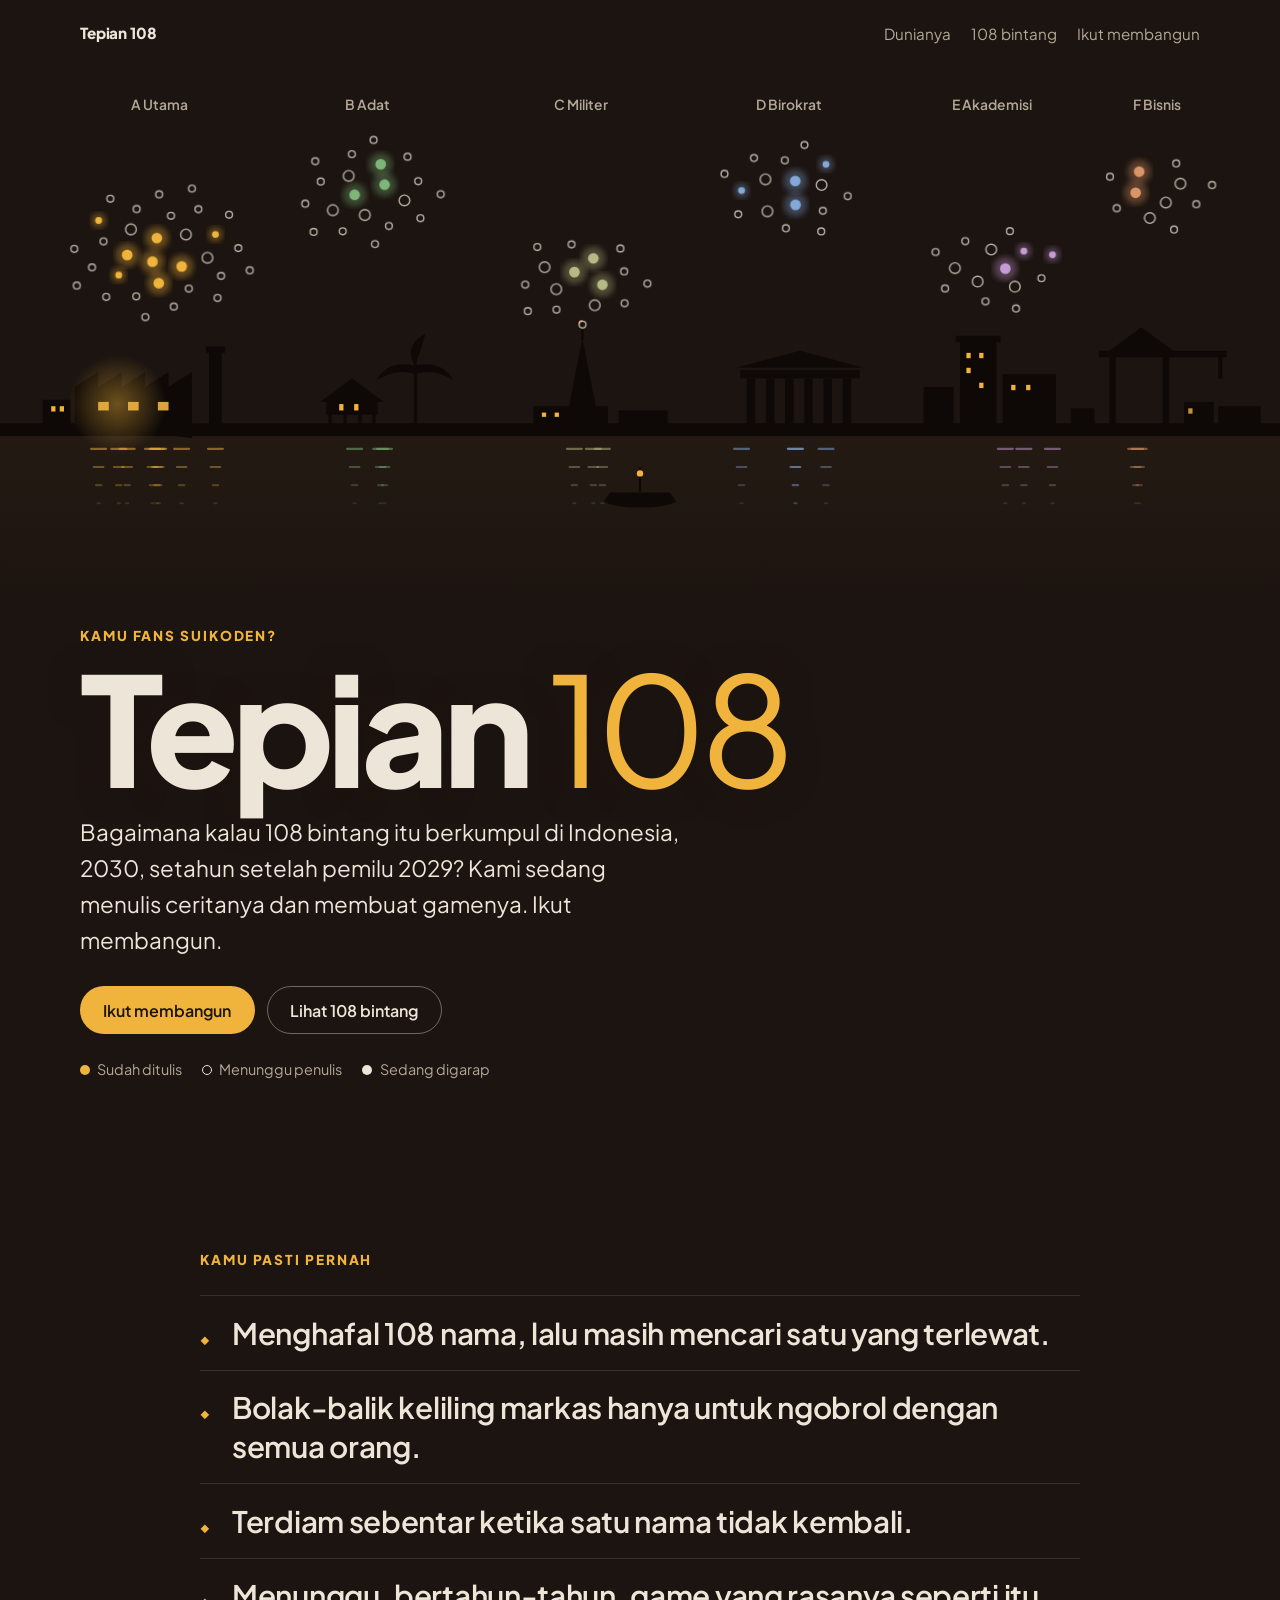
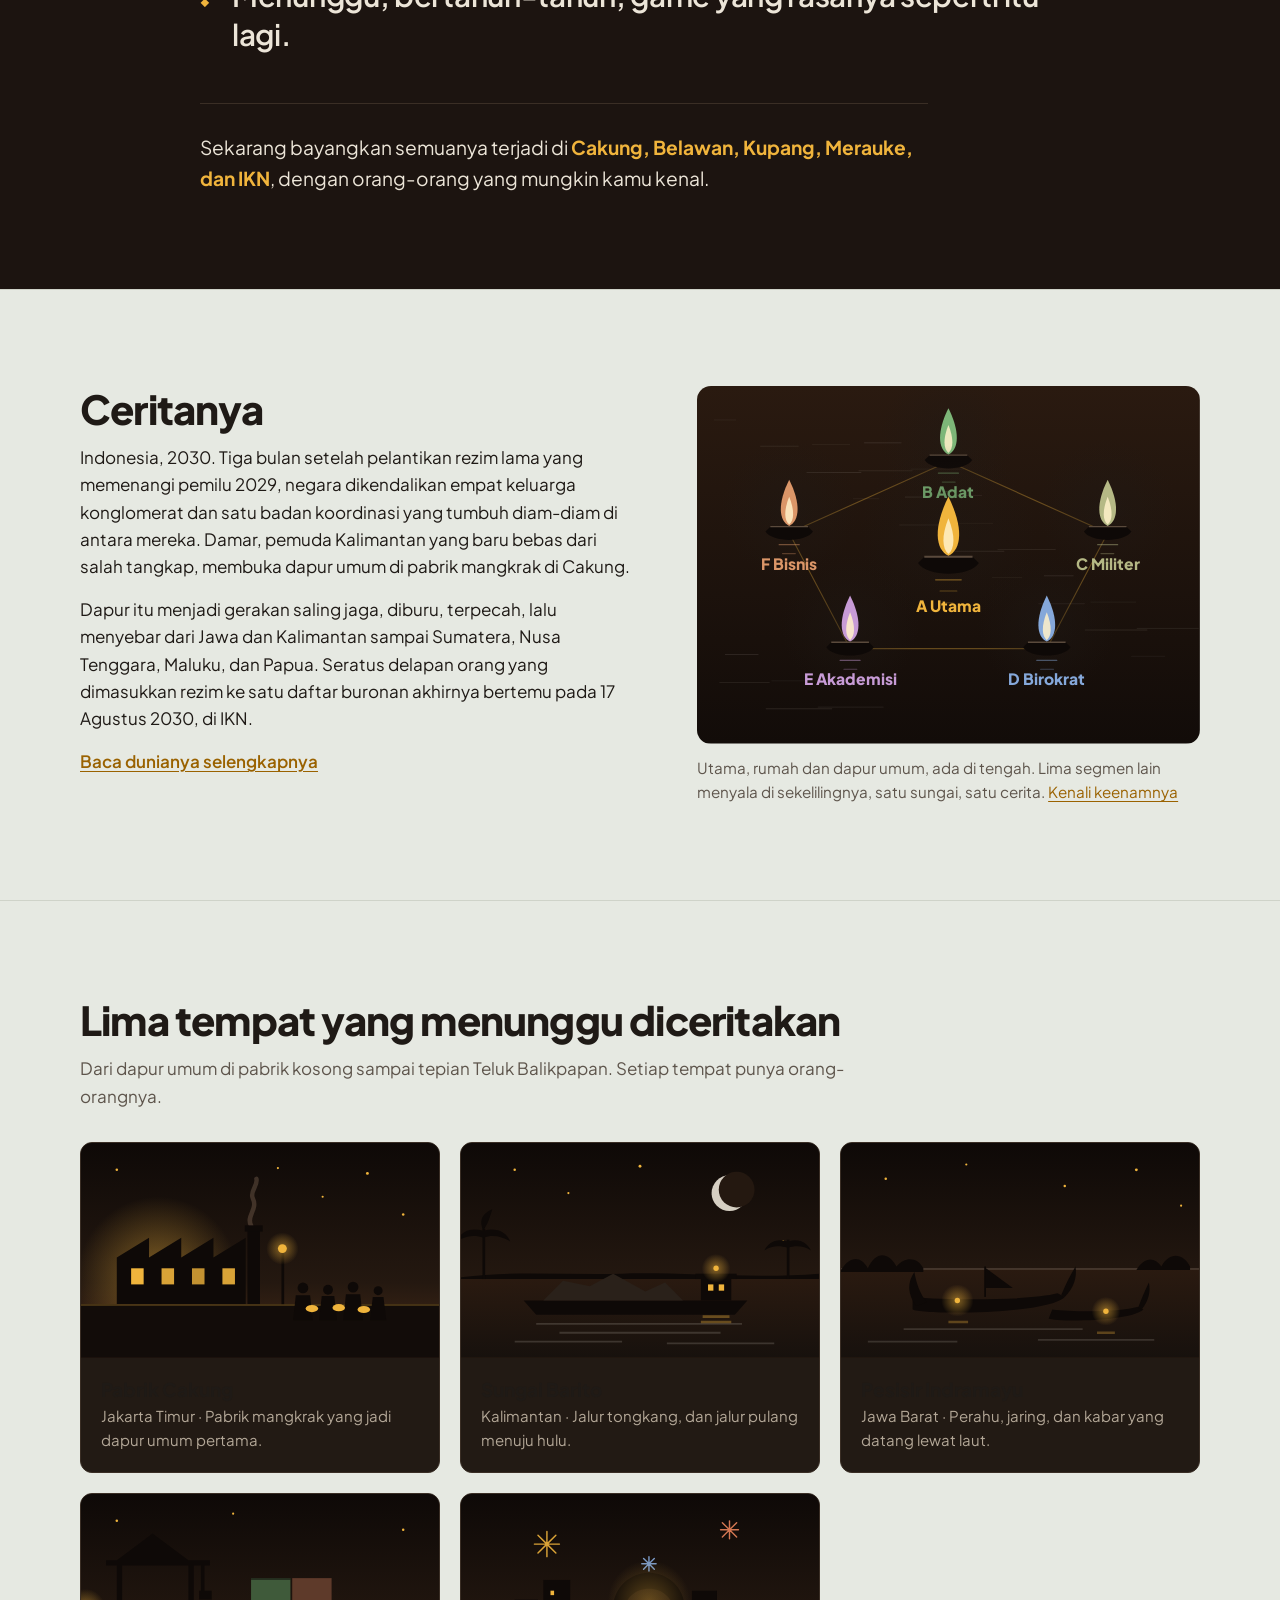
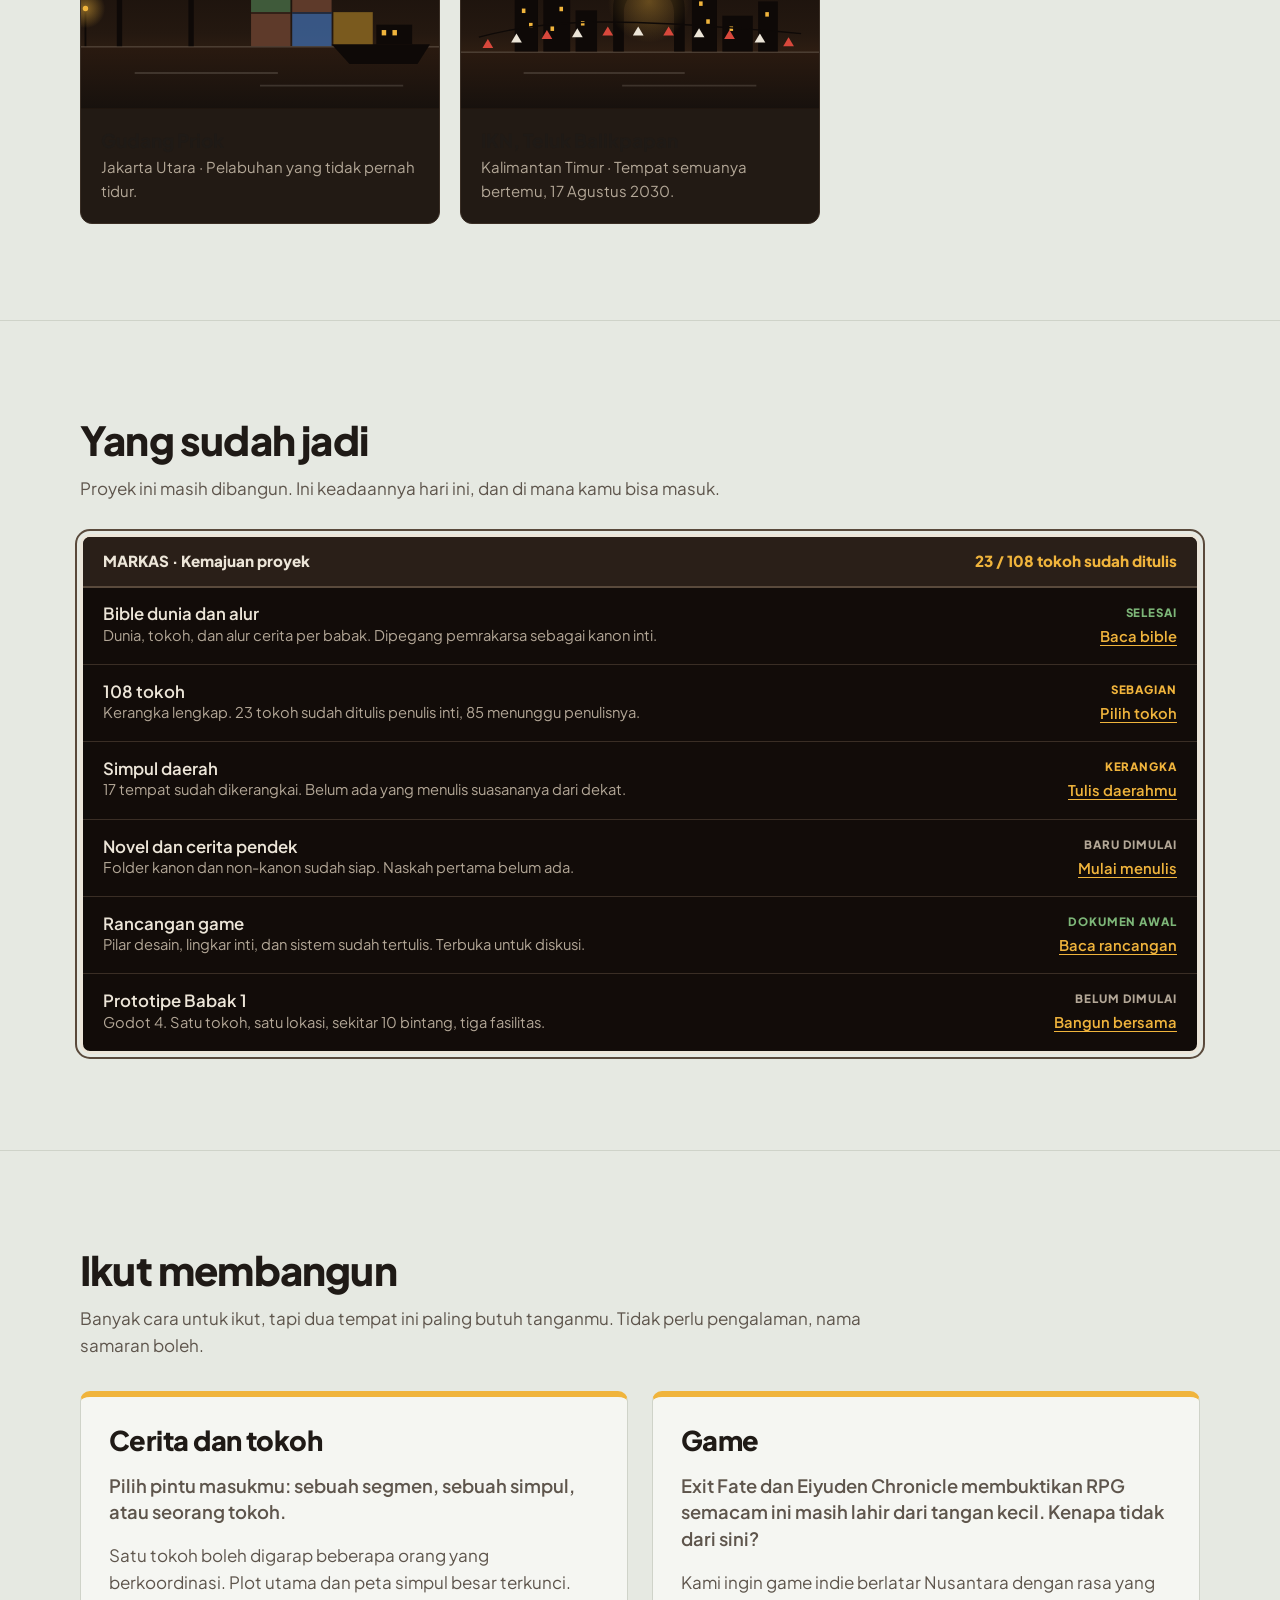
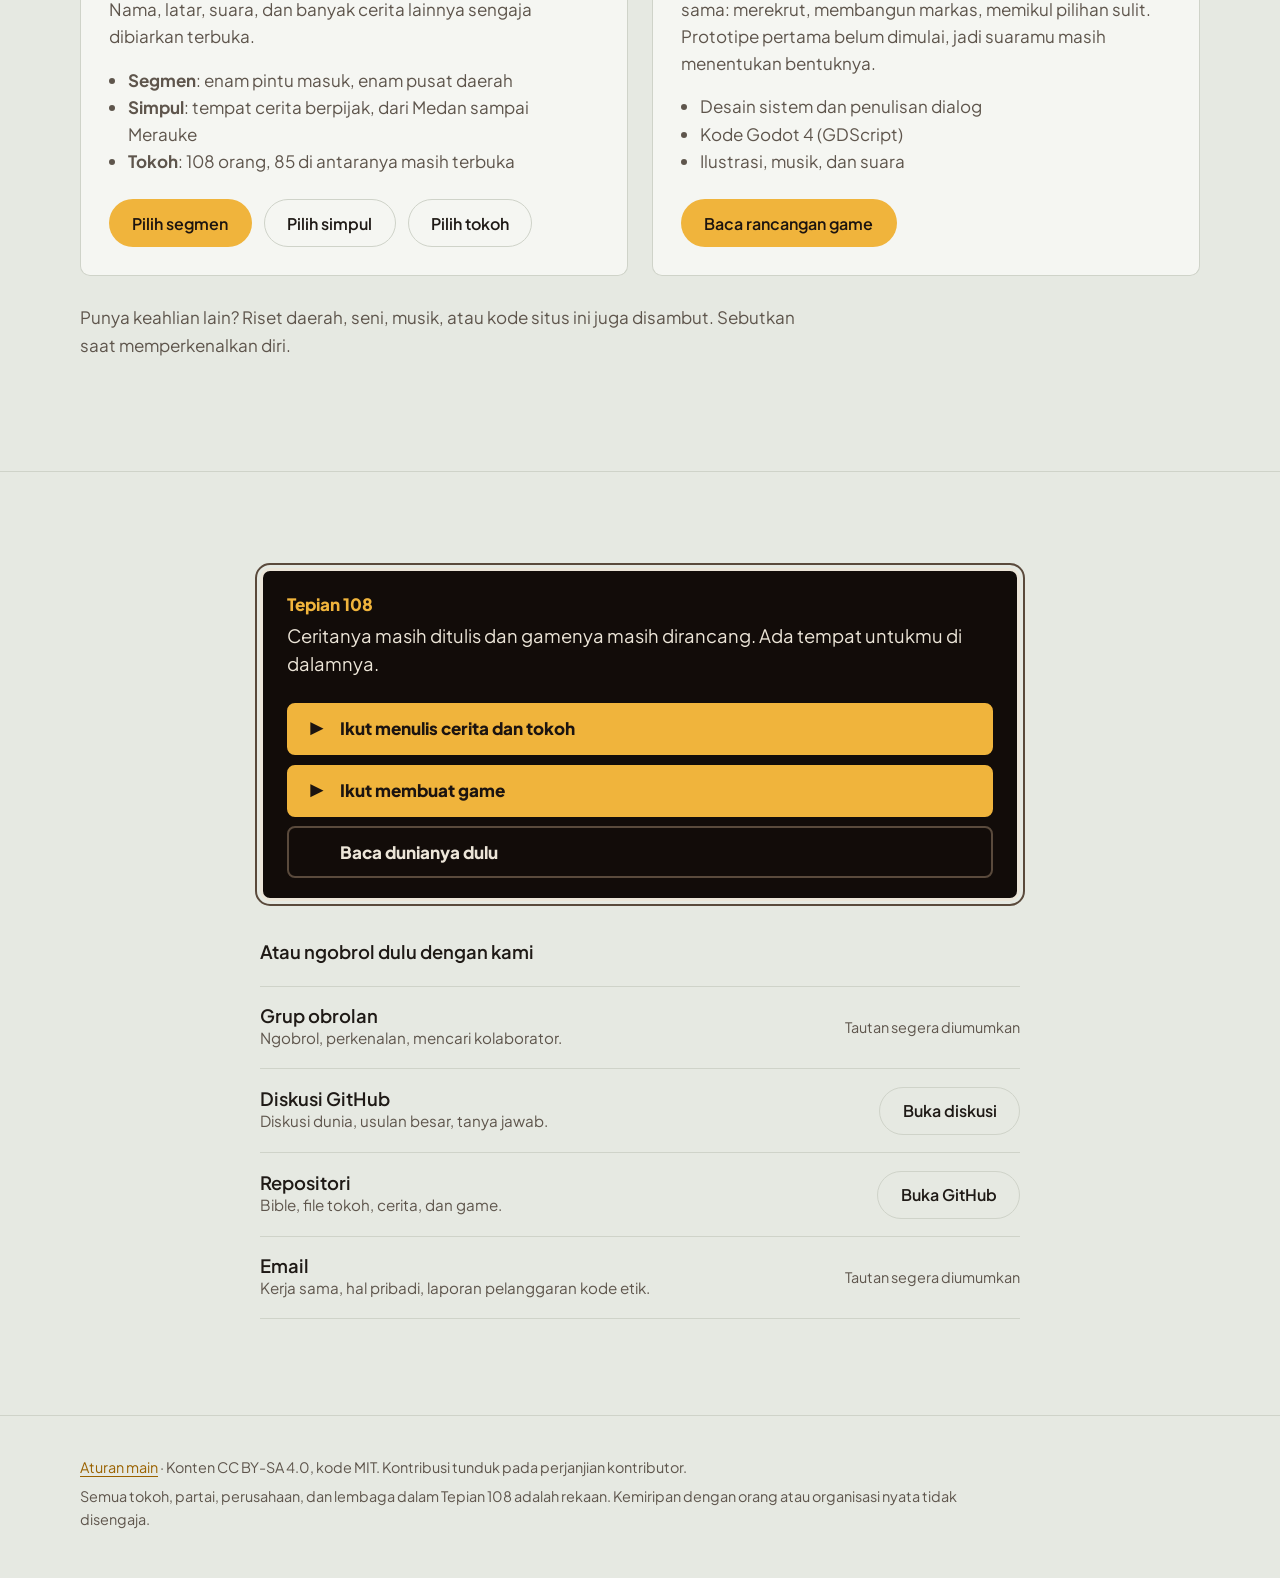
==== commit ddb6d96e: "Collaborative model: contribute by segment, node, or character; multiple writers per entry Co-Author" ====
--- a/docs/index.html
+++ b/docs/index.html
@@ -43,7 +43,7 @@
     <div class="legenda" aria-hidden="true">
       <span><i class="titik" style="background:#F0B43C"></i>Sudah ditulis</span>
       <span><i class="titik" style="border:1.5px solid #ECE5D8"></i>Menunggu penulis</span>
-      <span><i class="titik" style="background:#ECE5D8"></i>Sudah diadopsi</span>
+      <span><i class="titik" style="background:#ECE5D8"></i>Sedang digarap</span>
     </div>
   </div>
 </header>
@@ -237,15 +237,17 @@
     <div class="dua-jalur">
       <article class="kartu-jalur">
         <h3>Cerita dan tokoh</h3>
-        <p class="seru">Ambil satu dari 108 tokoh dan jadikan miliknya.</p>
-        <p>Kerangkanya ada. Kamu menulis suaranya, lukanya, dan adegan yang membuatnya tidak terlupakan. Atau tulis tentang daerahmu, cerita pendek, atau dokumen dalam dunia.</p>
+        <p class="seru">Pilih pintu masukmu: sebuah segmen, sebuah simpul, atau seorang tokoh.</p>
+        <p>Satu tokoh boleh digarap beberapa orang yang berkoordinasi. Plot utama dan peta simpul besar terkunci. Nama, latar, suara, dan banyak cerita lainnya sengaja dibiarkan terbuka.</p>
         <ul>
-          <li>Adopsi tokoh, tulis latar dan adegan kunci</li>
-          <li>Tulis simpul dari daerah yang kamu kenal</li>
-          <li>Cerita pendek, bab novel, fan fiction</li>
+          <li><strong>Segmen</strong>: enam pintu masuk, enam pusat daerah</li>
+          <li><strong>Simpul</strong>: tempat cerita berpijak, dari Medan sampai Merauke</li>
+          <li><strong>Tokoh</strong>: 108 orang, 85 di antaranya masih terbuka</li>
         </ul>
         <div class="tombol-baris">
-          <a class="tombol utama" href="bintang.html">Pilih tokoh</a>
+          <a class="tombol utama" href="dunia.html#segmen">Pilih segmen</a>
+          <a class="tombol kedua" href="dunia.html#simpul">Pilih simpul</a>
+          <a class="tombol kedua" href="bintang.html">Pilih tokoh</a>
         </div>
       </article>
       <article class="kartu-jalur">
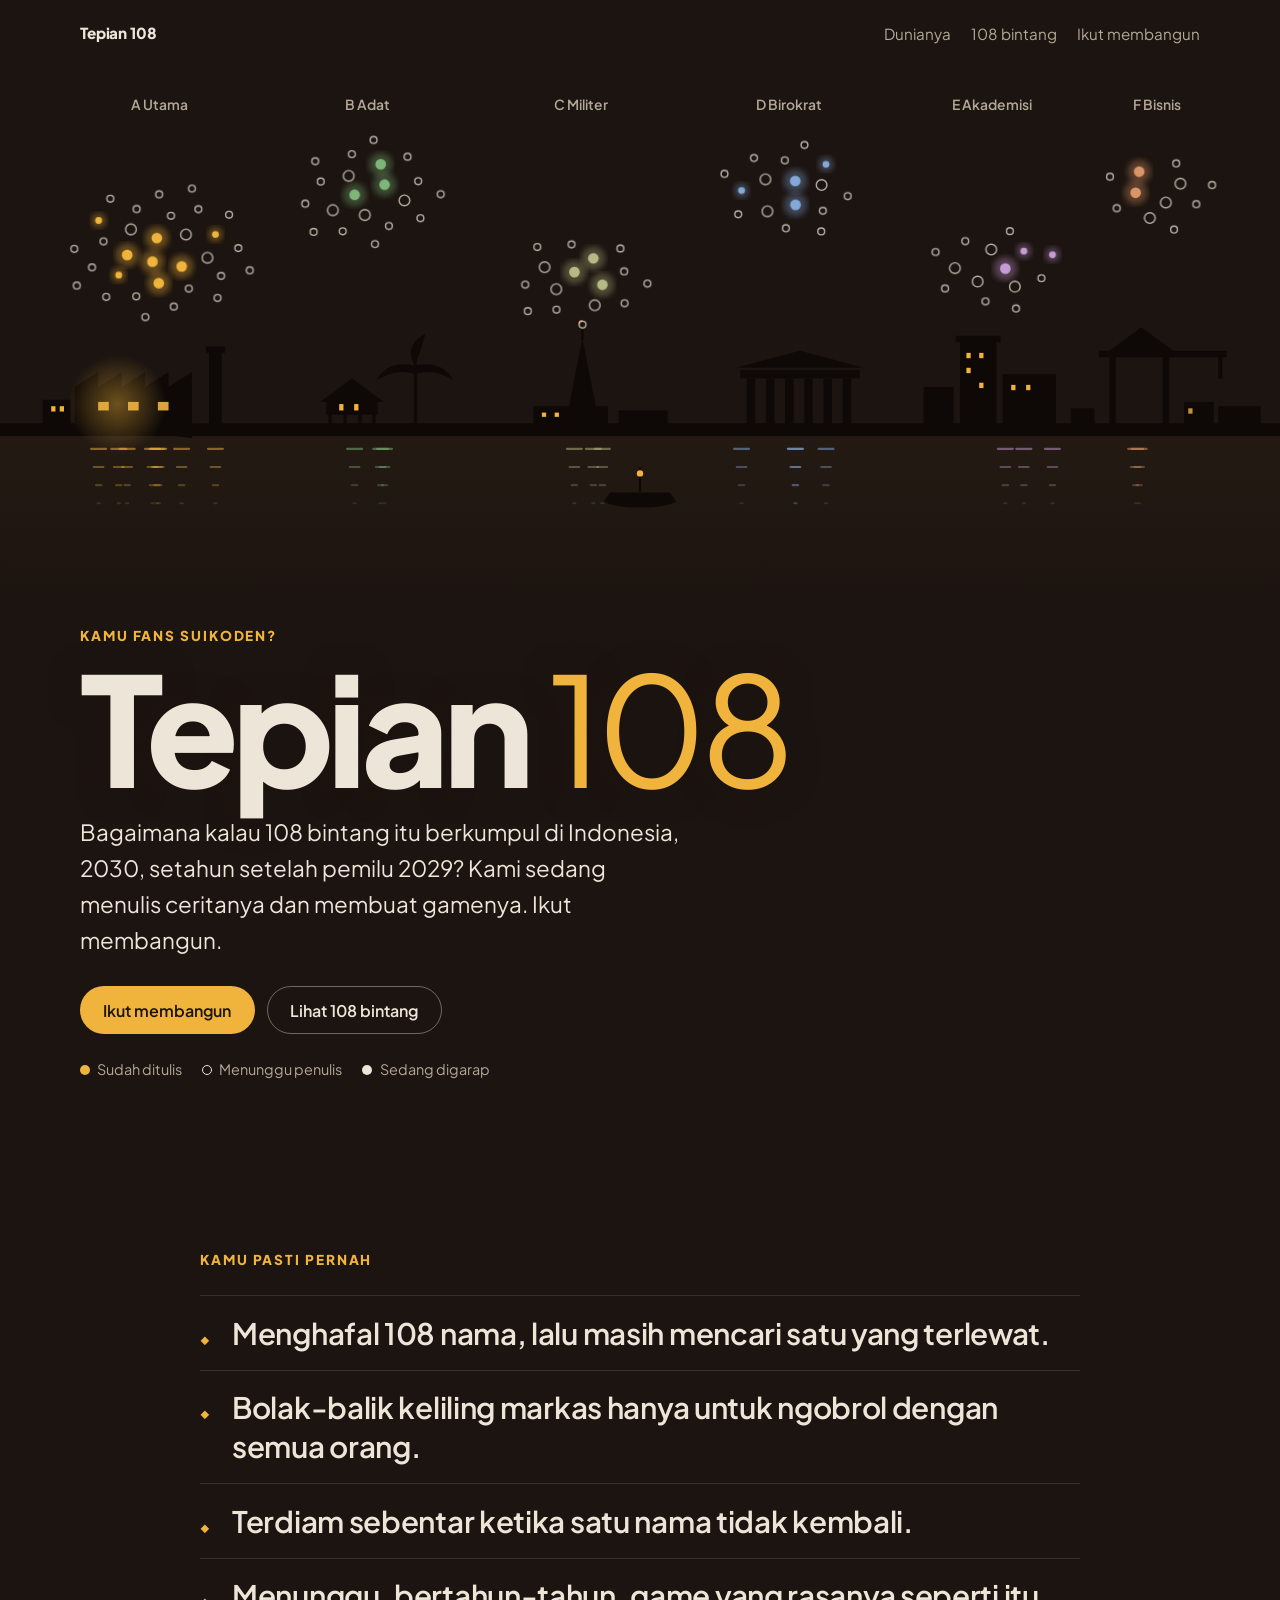
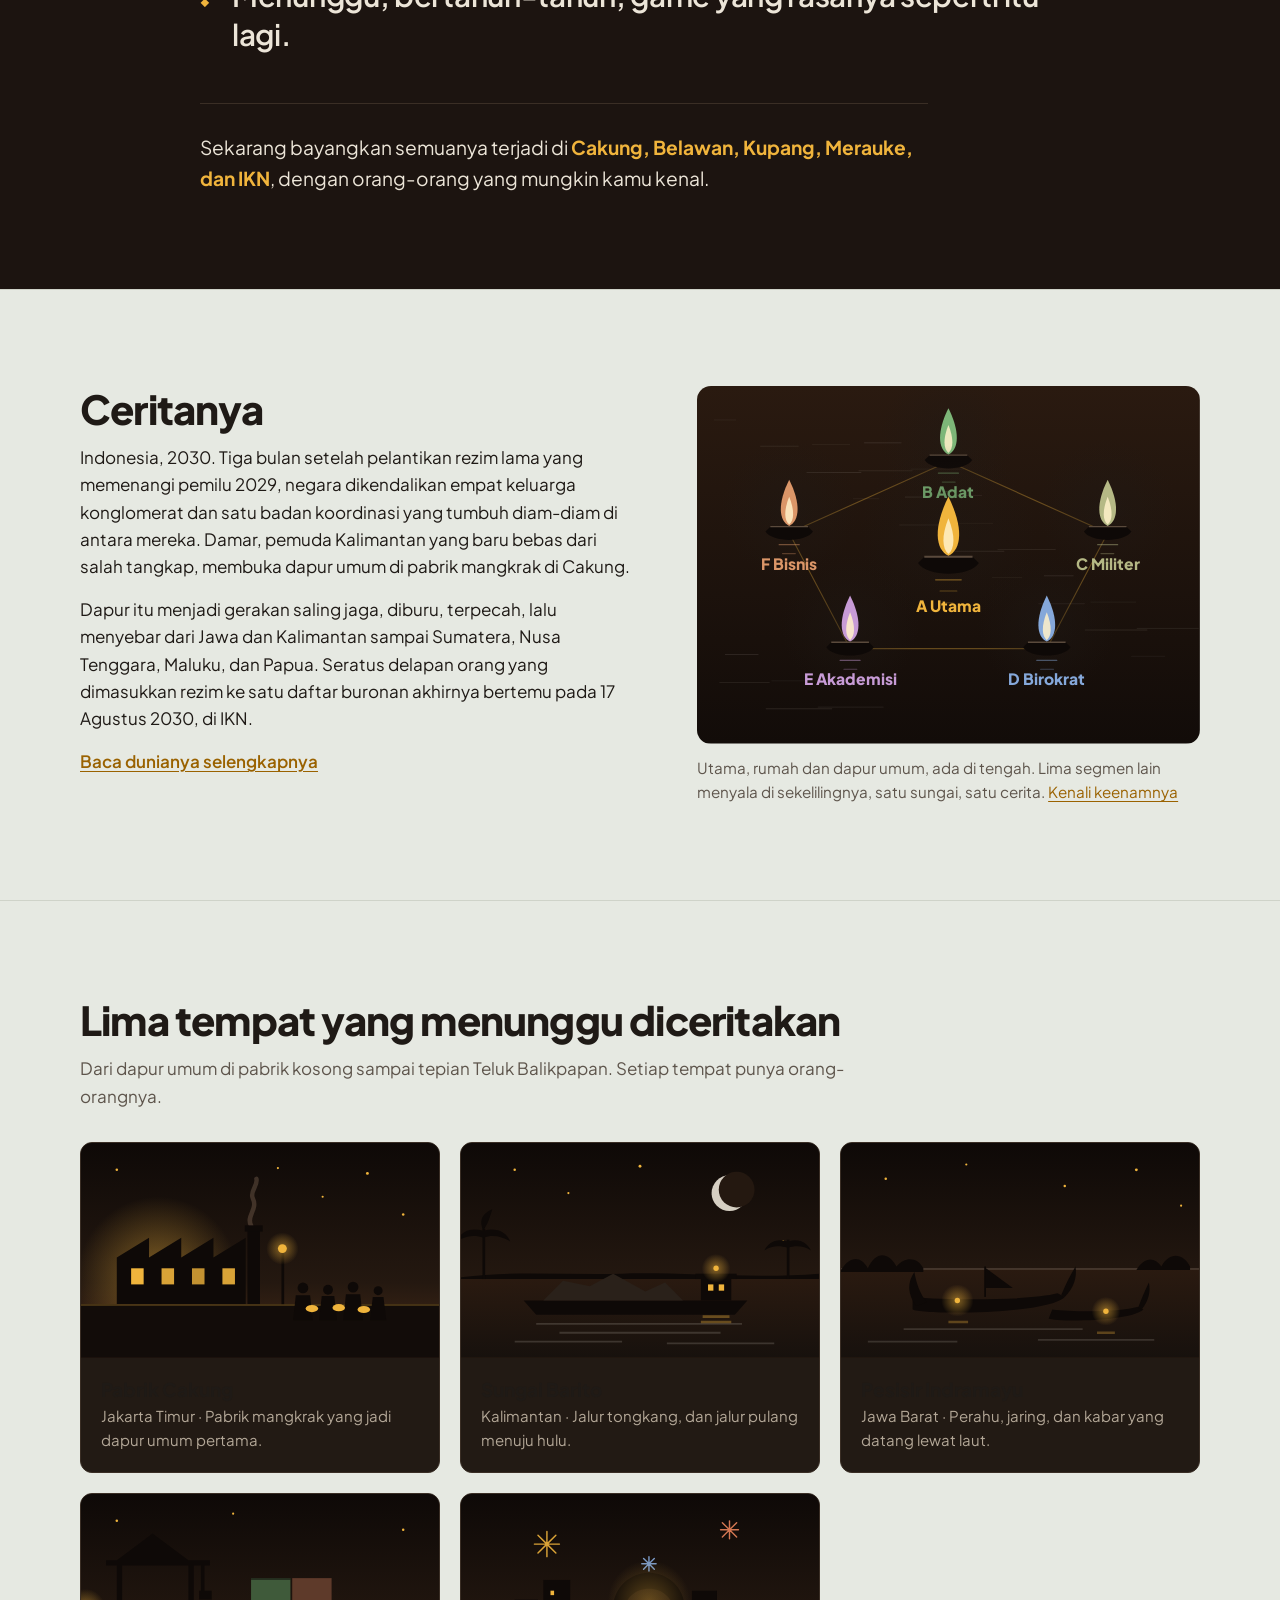
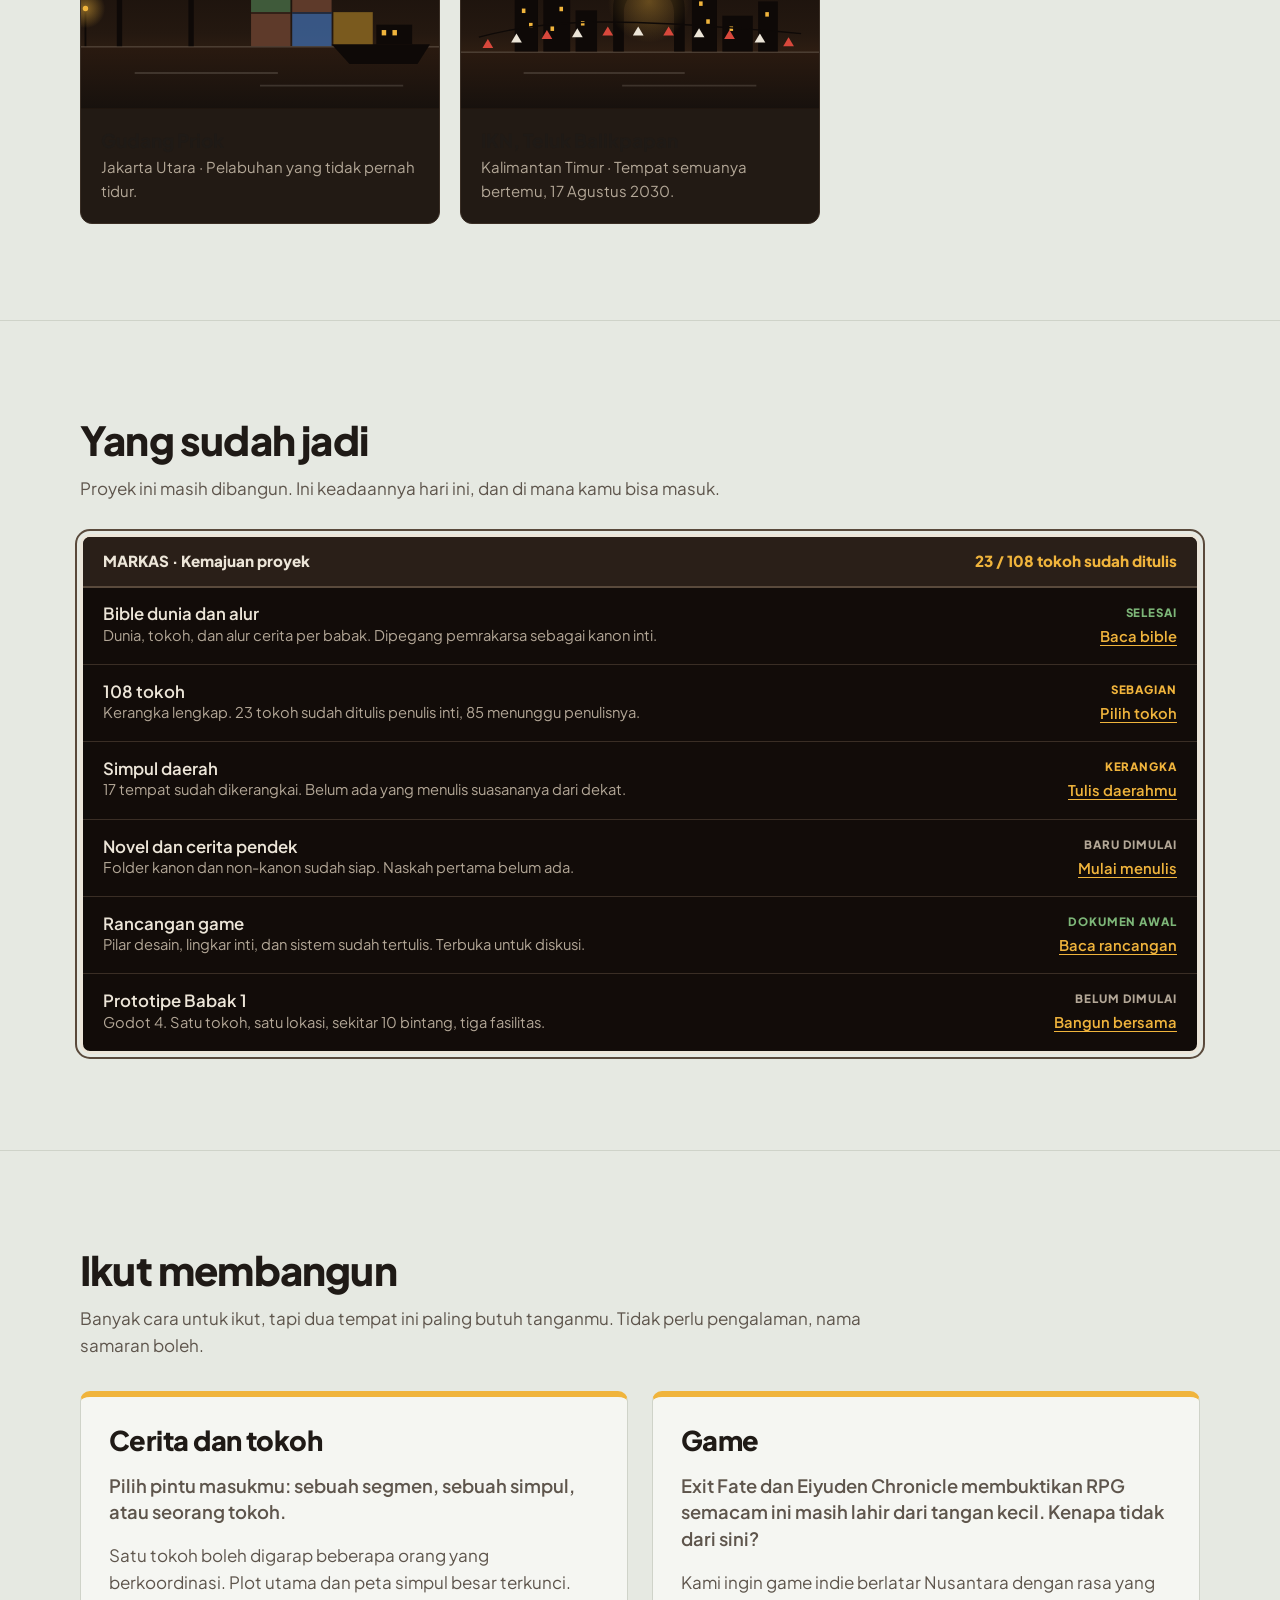
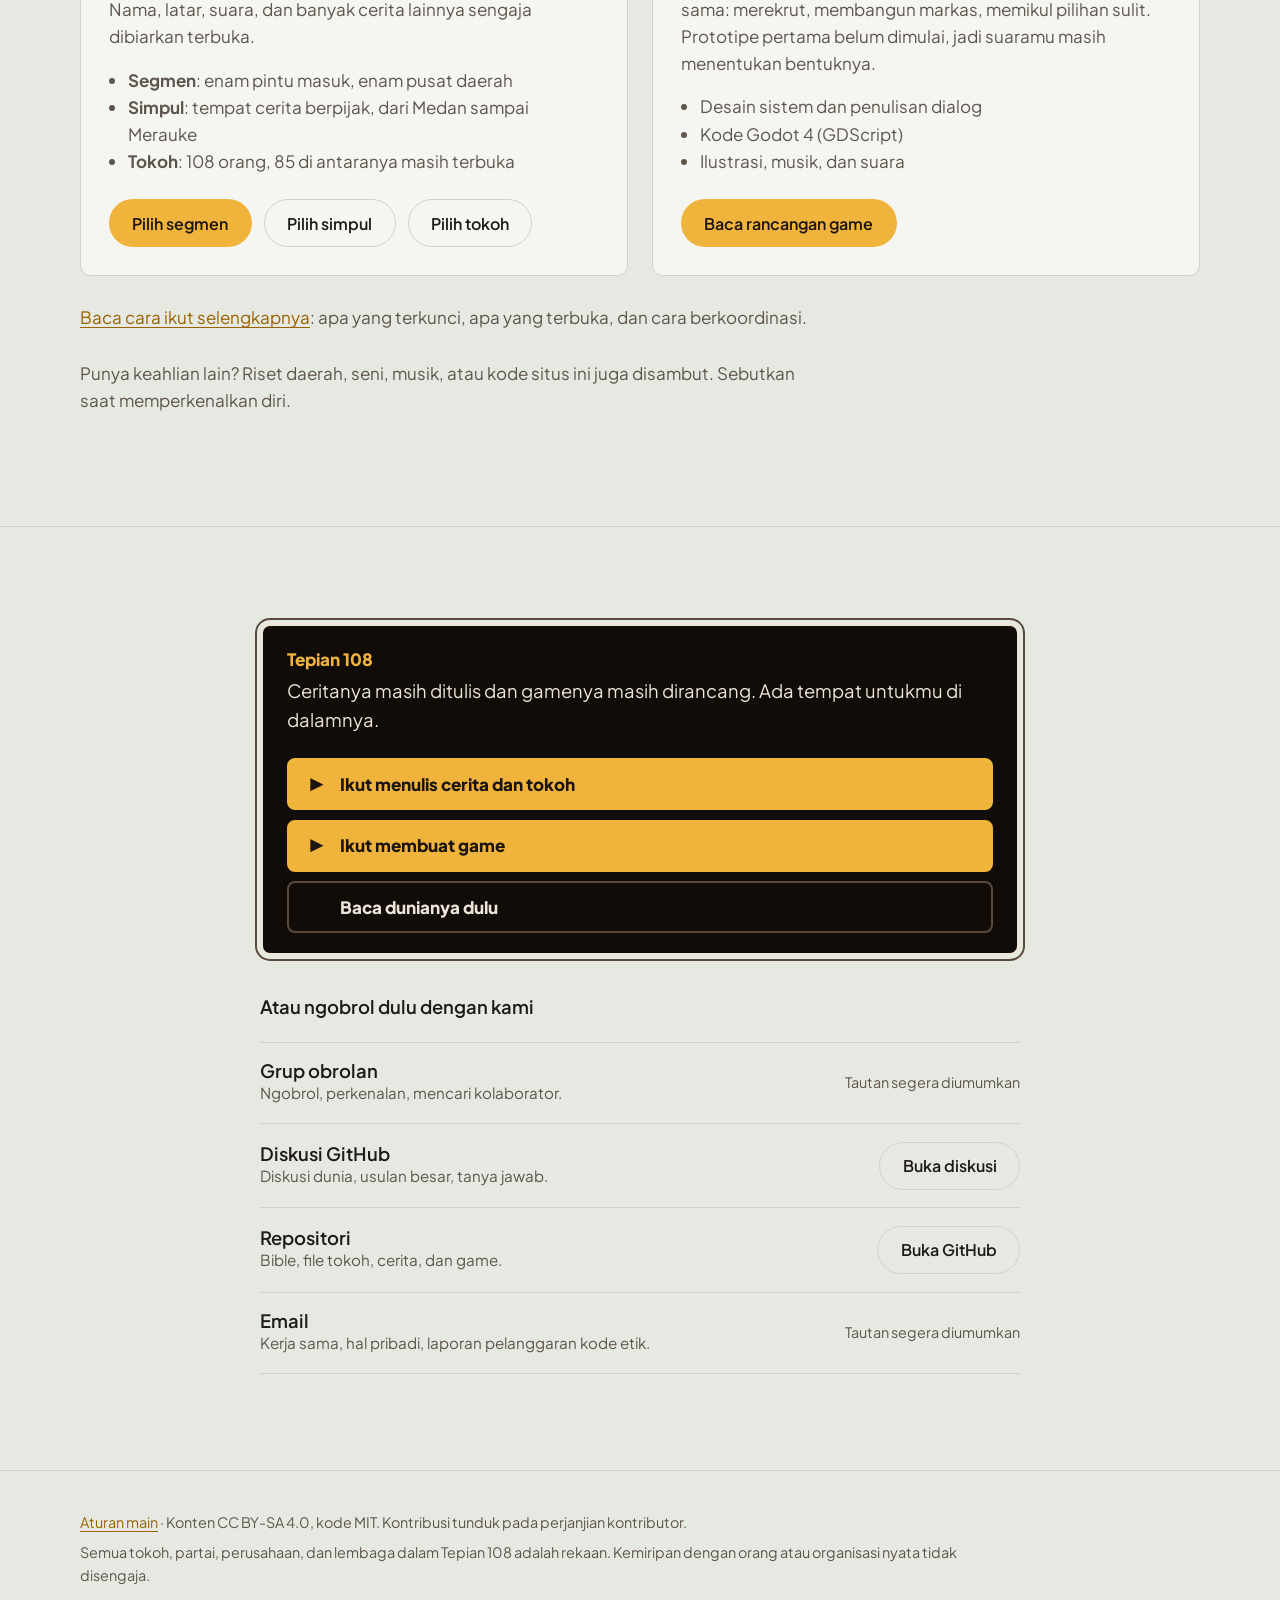
==== commit 3b11b0da: "Add on-site contribution guide page (ikut.html) and link it from nav and pages Co-Authored-By: Claud" ====
--- a/docs/index.html
+++ b/docs/index.html
@@ -27,7 +27,7 @@
       <ul>
         <li><a href="dunia.html">Dunianya</a></li>
         <li><a href="bintang.html">108 bintang</a></li>
-        <li><a href="#ikut">Ikut membangun</a></li>
+        <li><a href="ikut.html">Ikut membangun</a></li>
       </ul>
     </nav>
   </div>
@@ -37,7 +37,7 @@
     <h1>Tepian <span class="angka">108</span></h1>
     <p class="premis">Bagaimana kalau 108 bintang itu berkumpul di Indonesia, 2030, setahun setelah pemilu 2029? Kami sedang menulis ceritanya dan membuat gamenya. Ikut membangun.</p>
     <div class="tombol-baris">
-      <a class="tombol utama" href="#ikut">Ikut membangun</a>
+      <a class="tombol utama" href="ikut.html">Ikut membangun</a>
       <a class="tombol kedua" href="bintang.html">Lihat 108 bintang</a>
     </div>
     <div class="legenda" aria-hidden="true">
@@ -264,6 +264,7 @@
         </div>
       </article>
     </div>
+    <p class="lain"><a href="ikut.html">Baca cara ikut selengkapnya</a>: apa yang terkunci, apa yang terbuka, dan cara berkoordinasi.</p>
     <p class="lain">Punya keahlian lain? Riset daerah, seni, musik, atau kode situs ini juga disambut. Sebutkan saat memperkenalkan diri.</p>
   </div>
 </section>
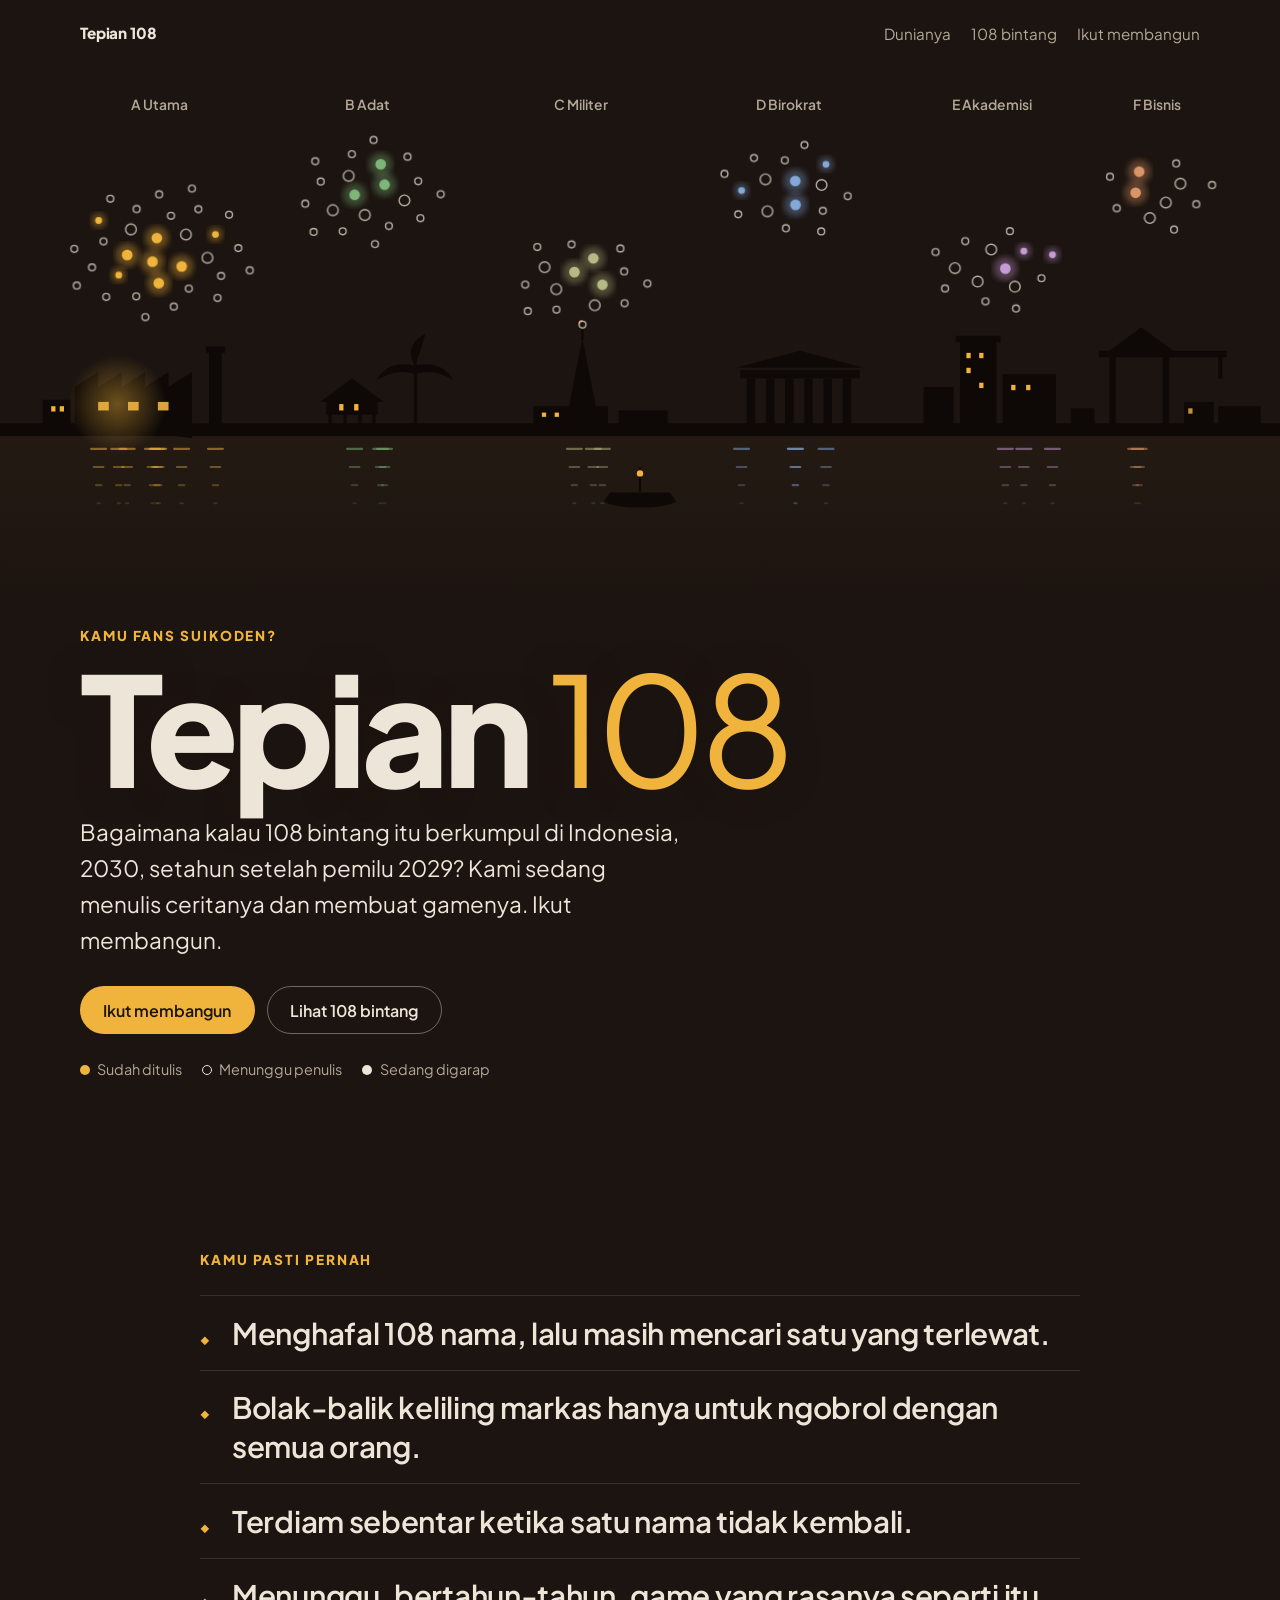
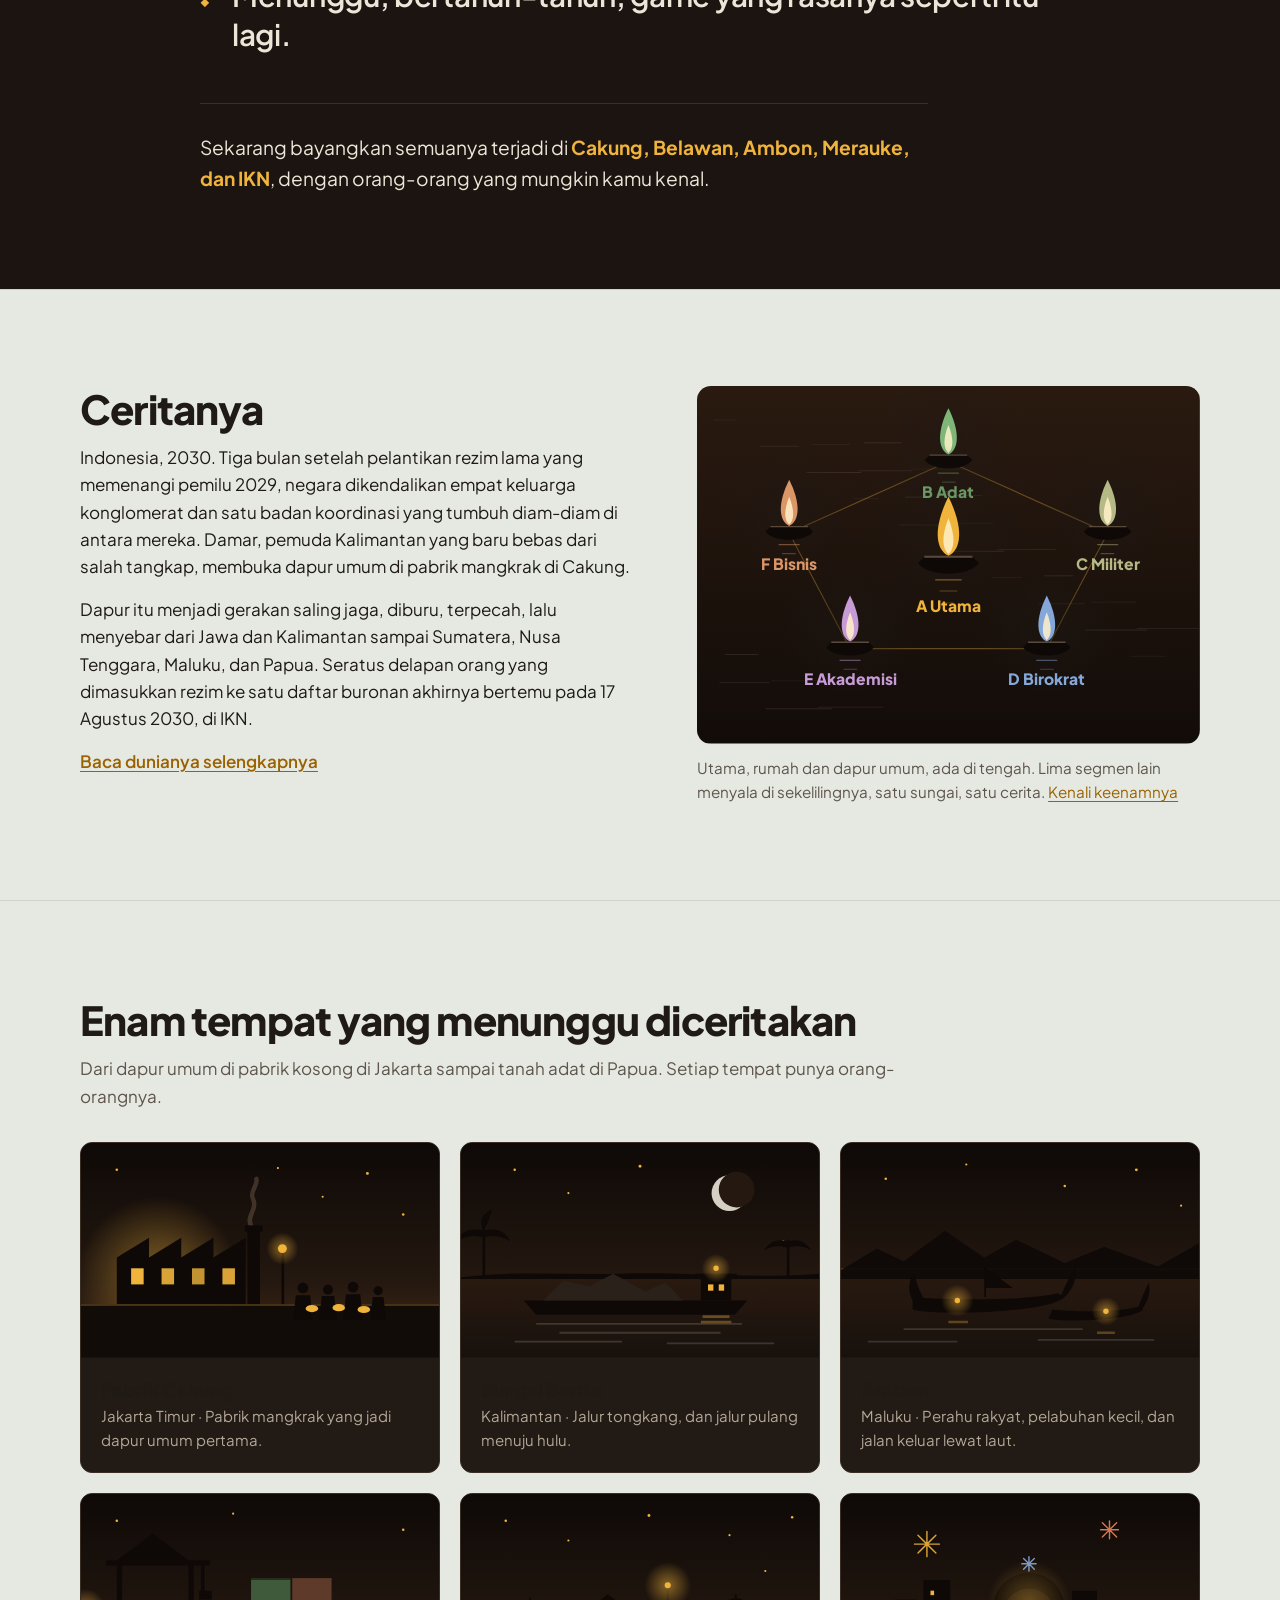
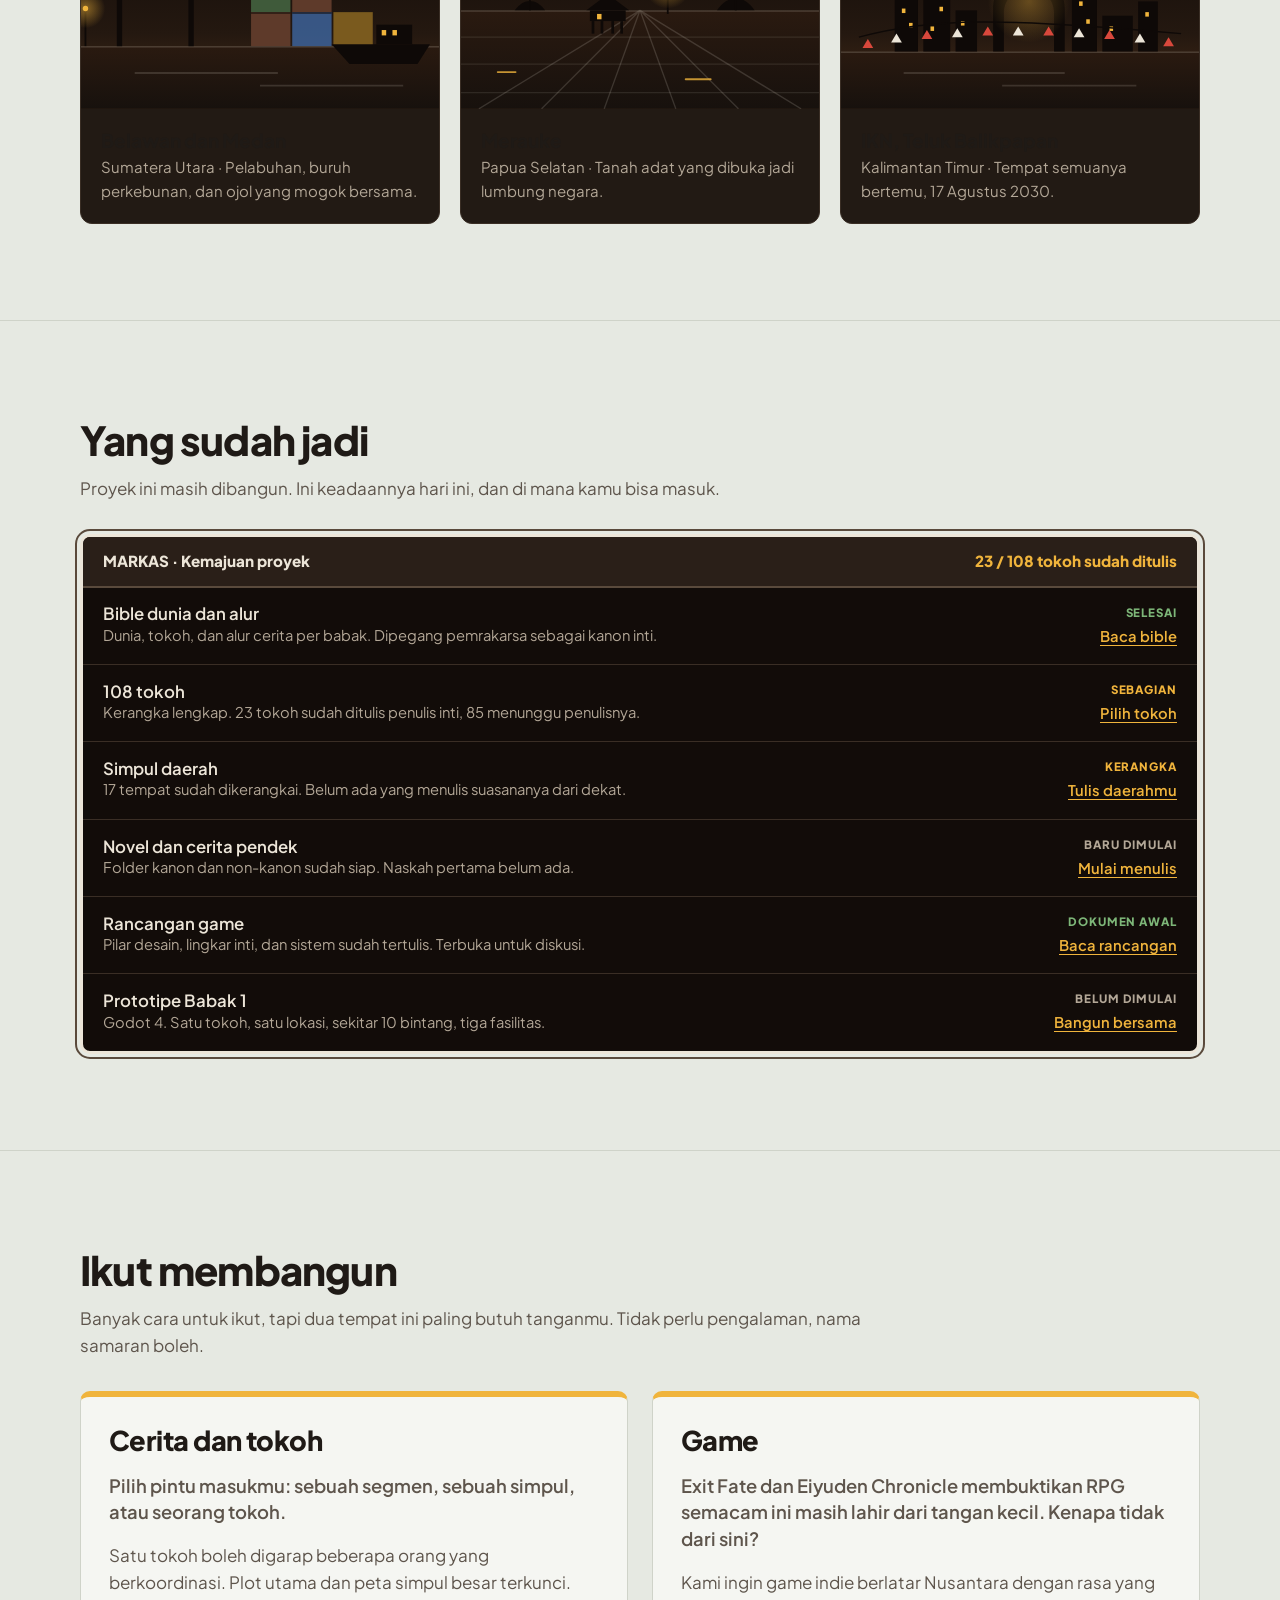
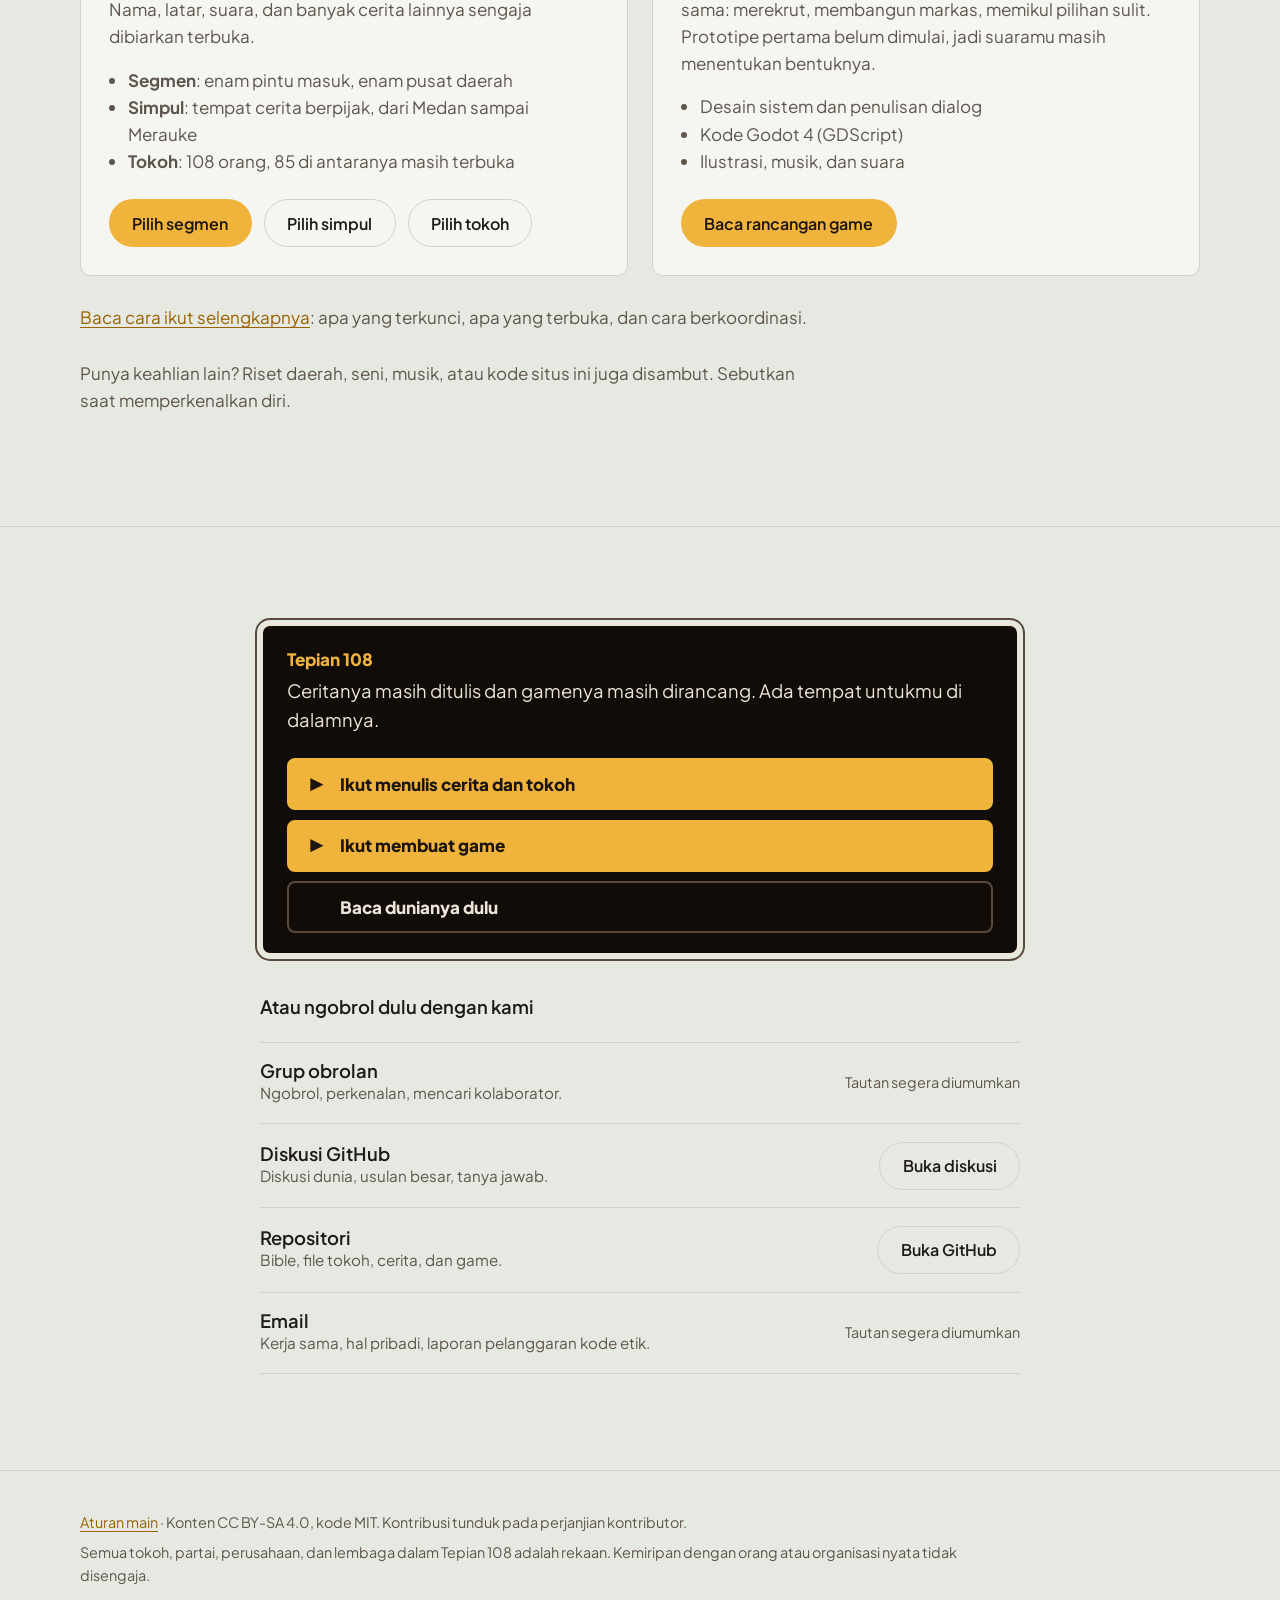
==== commit 818c54bd: "Landing: six places across the archipelago (Belawan, Ambon, Merauke) instead of old Java/Kalimantan " ====
--- a/docs/index.html
+++ b/docs/index.html
@@ -58,7 +58,7 @@
       <li>Terdiam sebentar ketika satu nama tidak kembali.</li>
       <li>Menunggu, bertahun-tahun, game yang rasanya seperti itu lagi.</li>
     </ul>
-    <p class="penutup">Sekarang bayangkan semuanya terjadi di <strong>Cakung, Belawan, Kupang, Merauke, dan IKN</strong>, dengan orang-orang yang mungkin kamu kenal.</p>
+    <p class="penutup">Sekarang bayangkan semuanya terjadi di <strong>Cakung, Belawan, Ambon, Merauke, dan IKN</strong>, dengan orang-orang yang mungkin kamu kenal.</p>
       </div>
 </section>
 
@@ -93,8 +93,8 @@
 
 <section id="tempat">
   <div class="lebar">
-    <h2>Lima tempat yang menunggu diceritakan</h2>
-    <p class="redup sempit" style="margin:0">Dari dapur umum di pabrik kosong sampai tepian Teluk Balikpapan. Setiap tempat punya orang-orangnya.</p>
+    <h2>Enam tempat yang menunggu diceritakan</h2>
+    <p class="redup sempit" style="margin:0">Dari dapur umum di pabrik kosong di Jakarta sampai tanah adat di Papua. Setiap tempat punya orang-orangnya.</p>
     <div style="display: grid; grid-template-columns: repeat(auto-fit, minmax(300px, 1fr)); gap: 20px; margin-top: 2rem">
 <!-- Cakung -->
 <figure style="margin: 0; background: #221A14; border: 1px solid #3A2E25; border-radius: 12px; overflow: hidden">
@@ -136,14 +136,14 @@
 <figcaption style="padding: 16px 20px 20px"><div style="font-weight: 800; font-size: 19px">Sungai Barito</div><div style="font-size: 15px; color: #B3A797">Kalimantan · Jalur tongkang, dan jalur pulang menuju hulu.</div></figcaption>
 </figure>
 
-<!-- Indramayu -->
-<figure style="margin: 0; background: #221A14; border: 1px solid #3A2E25; border-radius: 12px; overflow: hidden">
-<svg viewBox="0 0 400 240" style="display: block; width: 100%; height: auto" role="img" aria-label="Pesisir Indramayu: dua perahu nelayan berlampu di laut tenang, bakau di tepian.">
+<!-- Ambon -->
+<figure style="margin: 0; background: #221A14; border: 1px solid #3A2E25; border-radius: 12px; overflow: hidden">
+<svg viewBox="0 0 400 240" style="display: block; width: 100%; height: auto" role="img" aria-label="Teluk Ambon: dua perahu rakyat berlampu di laut tenang, pulau berbukit di kejauhan.">
 <rect width="400" height="240" fill="url(#langitMalam)"/>
 <g fill="#F0B43C"><circle cx="50" cy="40" r="1.4"/><circle cx="140" cy="24" r="1.2"/><circle cx="250" cy="48" r="1.4"/><circle cx="330" cy="30" r="1.6"/><circle cx="380" cy="70" r="1.2"/></g>
 <rect x="0" y="140" width="400" height="100" fill="url(#airMalam)"/>
 <rect x="0" y="140" width="400" height="1.5" fill="#ECE5D8" opacity="0.2"/>
-<g fill="#0E0907"><path d="M0 142c10 -16 22 -16 30 -2c8 -18 22 -20 32 -2c10 -12 24 -10 30 2v4H0z"/><path d="M330 142c8 -14 20 -16 28 -4c8 -16 24 -16 32 0v4h-60z"/></g>
+<path d="M0 142L40 118l30 14l46 -34l44 30l36 -20l54 26l44 -18l60 22l46 -26l40 24l60 -30l54 36v10H0z" fill="#0E0907" opacity="0.9"/>
 <g fill="#0E0907"><path d="M80 186c10 6 150 6 170 -14l-8 -4c-30 8 -120 8 -162 4z"/><path d="M84 182c-10 -14 -10 -26 -2 -38c2 12 6 24 14 34z"/><path d="M250 172c10 -10 14 -22 12 -34c-6 10 -12 22 -16 32z"/>
 <path d="M232 196c8 4 90 4 106 -10l-6 -3c-20 6 -70 6 -96 3z"/><path d="M336 186c8 -10 10 -20 8 -30c-4 8 -8 18 -12 28z"/></g>
 <rect x="160" y="138" width="2" height="34" fill="#0E0907"/><path d="M162 140l30 22h-30z" fill="#0E0907"/>
@@ -152,12 +152,12 @@
 <g stroke="#ECE5D8" stroke-opacity="0.15" stroke-width="2"><path d="M70 208h200"/><path d="M220 220h130"/><path d="M30 222h100"/></g>
 <path d="M120 200h22M286 212h20" stroke="#F0B43C" stroke-opacity="0.3" stroke-width="3"/>
 </svg>
-<figcaption style="padding: 16px 20px 20px"><div style="font-weight: 800; font-size: 19px">Pesisir Indramayu</div><div style="font-size: 15px; color: #B3A797">Jawa Barat · Perahu, jaring, dan kabar yang datang lewat laut.</div></figcaption>
-</figure>
-
-<!-- Priok -->
-<figure style="margin: 0; background: #221A14; border: 1px solid #3A2E25; border-radius: 12px; overflow: hidden">
-<svg viewBox="0 0 400 240" style="display: block; width: 100%; height: auto" role="img" aria-label="Pelabuhan Tanjung Priok: derek, tumpukan kontainer, kapal, lampu sorot.">
+<figcaption style="padding: 16px 20px 20px"><div style="font-weight: 800; font-size: 19px">Ambon</div><div style="font-size: 15px; color: #B3A797">Maluku · Perahu rakyat, pelabuhan kecil, dan jalan keluar lewat laut.</div></figcaption>
+</figure>
+
+<!-- Belawan -->
+<figure style="margin: 0; background: #221A14; border: 1px solid #3A2E25; border-radius: 12px; overflow: hidden">
+<svg viewBox="0 0 400 240" style="display: block; width: 100%; height: auto" role="img" aria-label="Pelabuhan Belawan: derek, tumpukan kontainer, kapal, lampu sorot.">
 <rect width="400" height="240" fill="url(#langitMalam)"/>
 <g fill="#F0B43C"><circle cx="40" cy="30" r="1.4"/><circle cx="170" cy="22" r="1.2"/><circle cx="360" cy="40" r="1.4"/></g>
 <rect x="0" y="170" width="400" height="70" fill="url(#airMalam)"/>
@@ -169,7 +169,25 @@
 <rect x="4" y="130" width="2" height="40" fill="#0E0907"/><circle cx="5" cy="128" r="3" fill="#F0B43C"/><circle cx="5" cy="128" r="22" fill="url(#cahaya)" opacity="0.6"/>
 <g stroke="#ECE5D8" stroke-opacity="0.15" stroke-width="2"><path d="M60 200h160"/><path d="M200 214h160"/></g>
 </svg>
-<figcaption style="padding: 16px 20px 20px"><div style="font-weight: 800; font-size: 19px">Gudang Priok</div><div style="font-size: 15px; color: #B3A797">Jakarta Utara · Pelabuhan yang tidak pernah tidur.</div></figcaption>
+<figcaption style="padding: 16px 20px 20px"><div style="font-weight: 800; font-size: 19px">Belawan dan Medan</div><div style="font-size: 15px; color: #B3A797">Sumatera Utara · Pelabuhan, buruh perkebunan, dan ojol yang mogok bersama.</div></figcaption>
+</figure>
+
+<!-- Merauke -->
+<figure style="margin: 0; background: #221A14; border: 1px solid #3A2E25; border-radius: 12px; overflow: hidden">
+<svg viewBox="0 0 400 240" style="display: block; width: 100%; height: auto" role="img" aria-label="Dataran luas di Merauke saat senja: lumbung berpanggung, petak lahan berderet menuju cakrawala, satu lampu menyala.">
+<rect width="400" height="240" fill="url(#langitMalam)"/>
+<g fill="#F0B43C"><circle cx="50" cy="30" r="1.4"/><circle cx="120" cy="52" r="1.2"/><circle cx="210" cy="24" r="1.6"/><circle cx="300" cy="46" r="1.2"/><circle cx="370" cy="26" r="1.4"/><circle cx="340" cy="86" r="1.2"/></g>
+<rect x="0" y="130" width="400" height="110" fill="url(#airMalam)"/>
+<rect x="0" y="130" width="400" height="1.5" fill="#ECE5D8" opacity="0.2"/>
+<g stroke="#ECE5D8" stroke-opacity="0.16" stroke-width="1.5"><path d="M200 130L20 240M200 130L90 240M200 130L160 240M200 130L240 240M200 130L310 240M200 130L380 240"/><path d="M0 160h400M0 190h400M0 222h400" stroke-opacity="0.1"/></g>
+<g fill="#0E0907"><path d="M60 130c10 -14 24 -14 34 0z"/><rect x="76" y="116" width="2" height="14"/>
+<path d="M286 130c12 -18 30 -18 42 0z"/><rect x="306" y="112" width="2" height="18"/></g>
+<g fill="#0E0907"><path d="M140 130l24 -18l24 18z"/><rect x="144" y="130" width="40" height="12"/><rect x="146" y="142" width="3" height="14"/><rect x="156" y="142" width="3" height="14"/><rect x="168" y="142" width="3" height="14"/><rect x="178" y="142" width="3" height="14"/></g>
+<rect x="152" y="134" width="5" height="6" fill="#F0B43C"/>
+<rect x="230" y="104" width="2" height="30" fill="#0E0907"/><circle cx="231" cy="102" r="3.4" fill="#F0B43C"/><circle cx="231" cy="102" r="26" fill="url(#cahaya)" opacity="0.6"/>
+<g fill="#F0B43C" opacity="0.8"><rect x="40" y="198" width="22" height="2" rx="1"/><rect x="250" y="206" width="30" height="2" rx="1"/></g>
+</svg>
+<figcaption style="padding: 16px 20px 20px"><div style="font-weight: 800; font-size: 19px">Merauke</div><div style="font-size: 15px; color: #B3A797">Papua Selatan · Tanah adat yang dibuka jadi lumbung negara.</div></figcaption>
 </figure>
 
 <!-- IKN -->
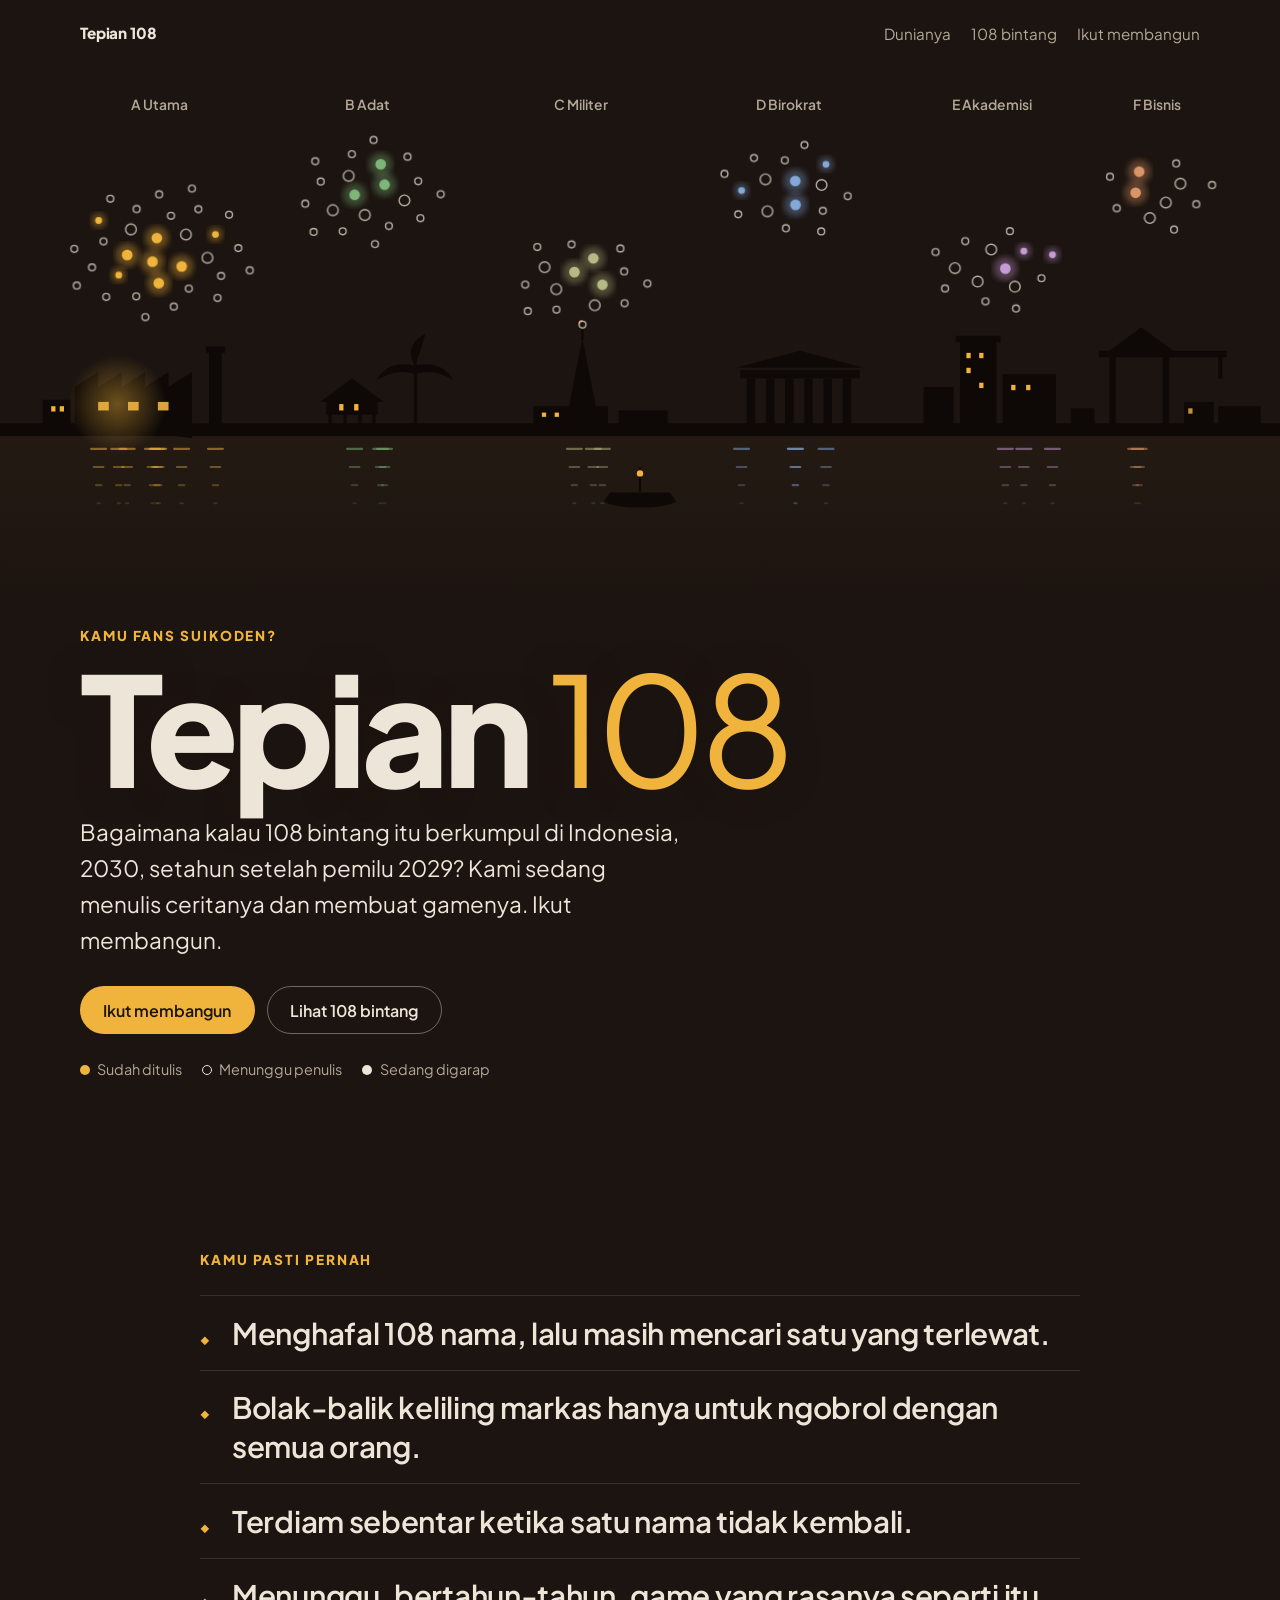
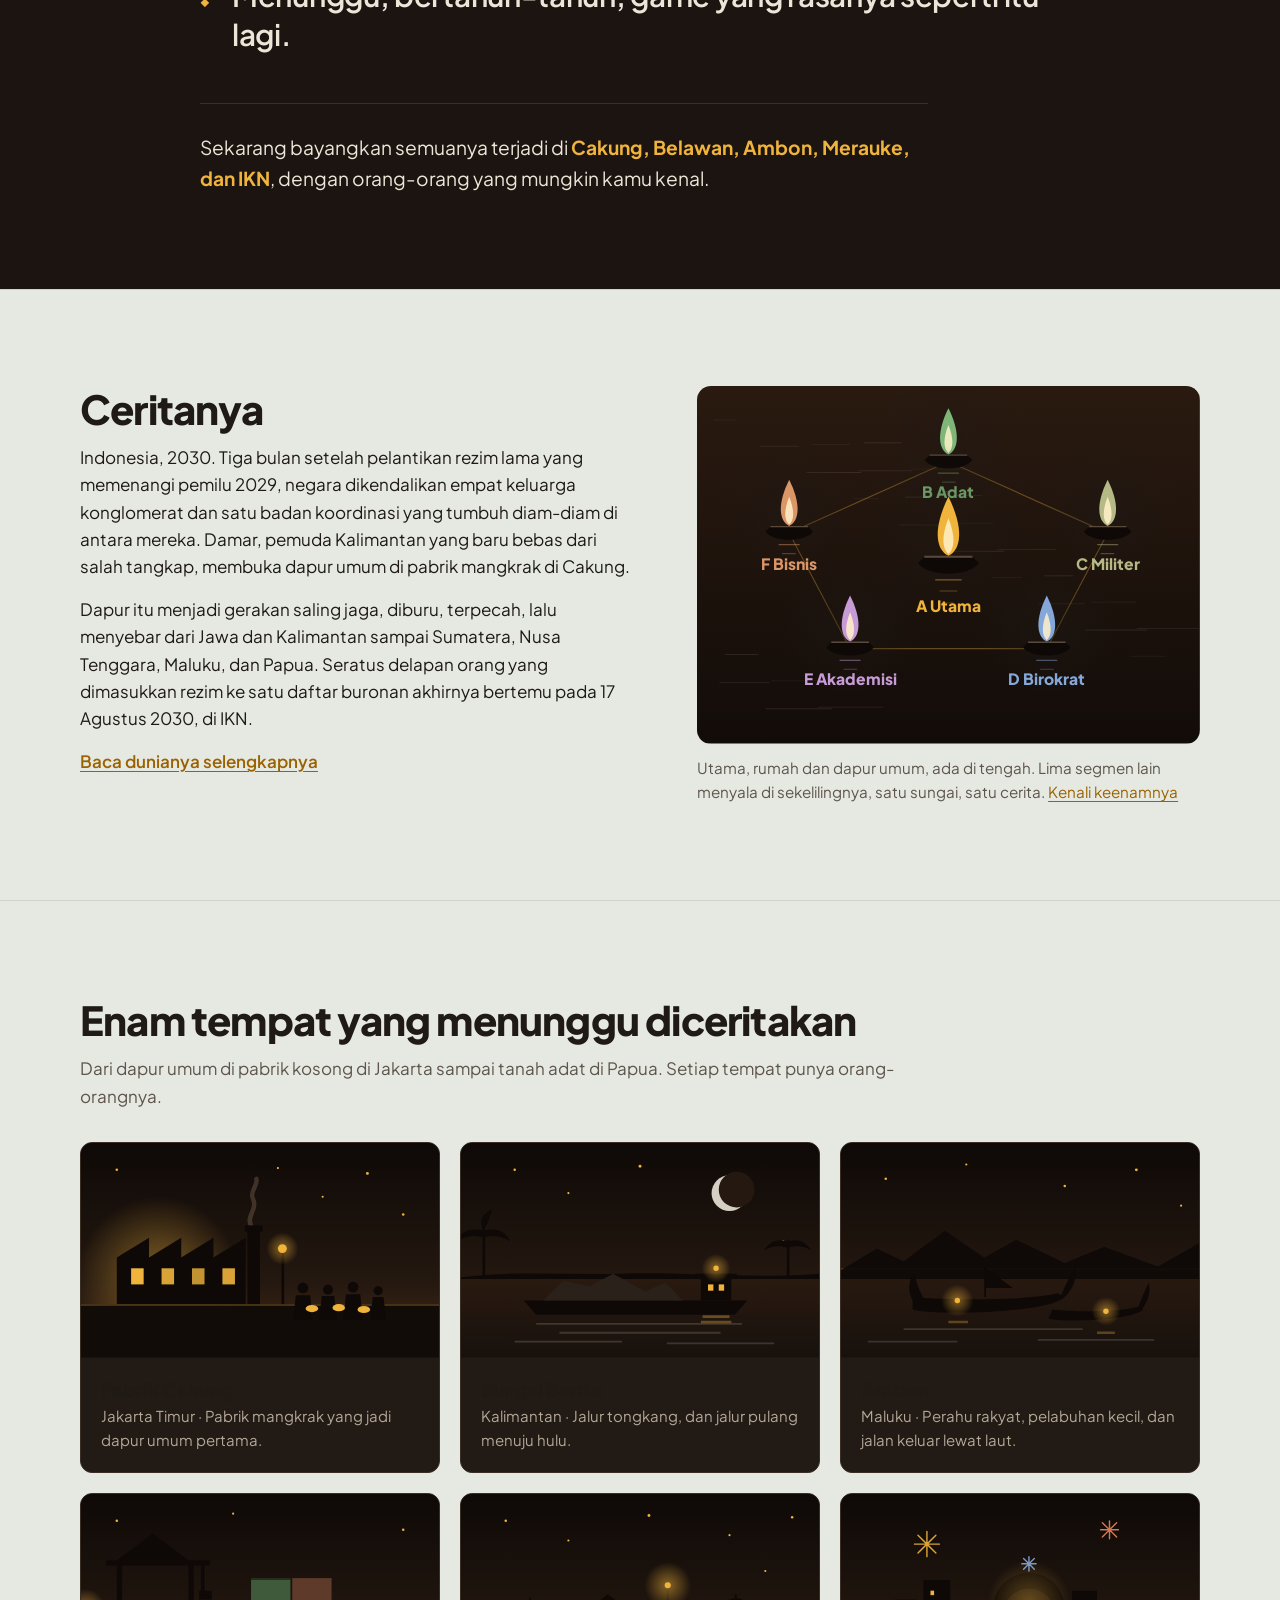
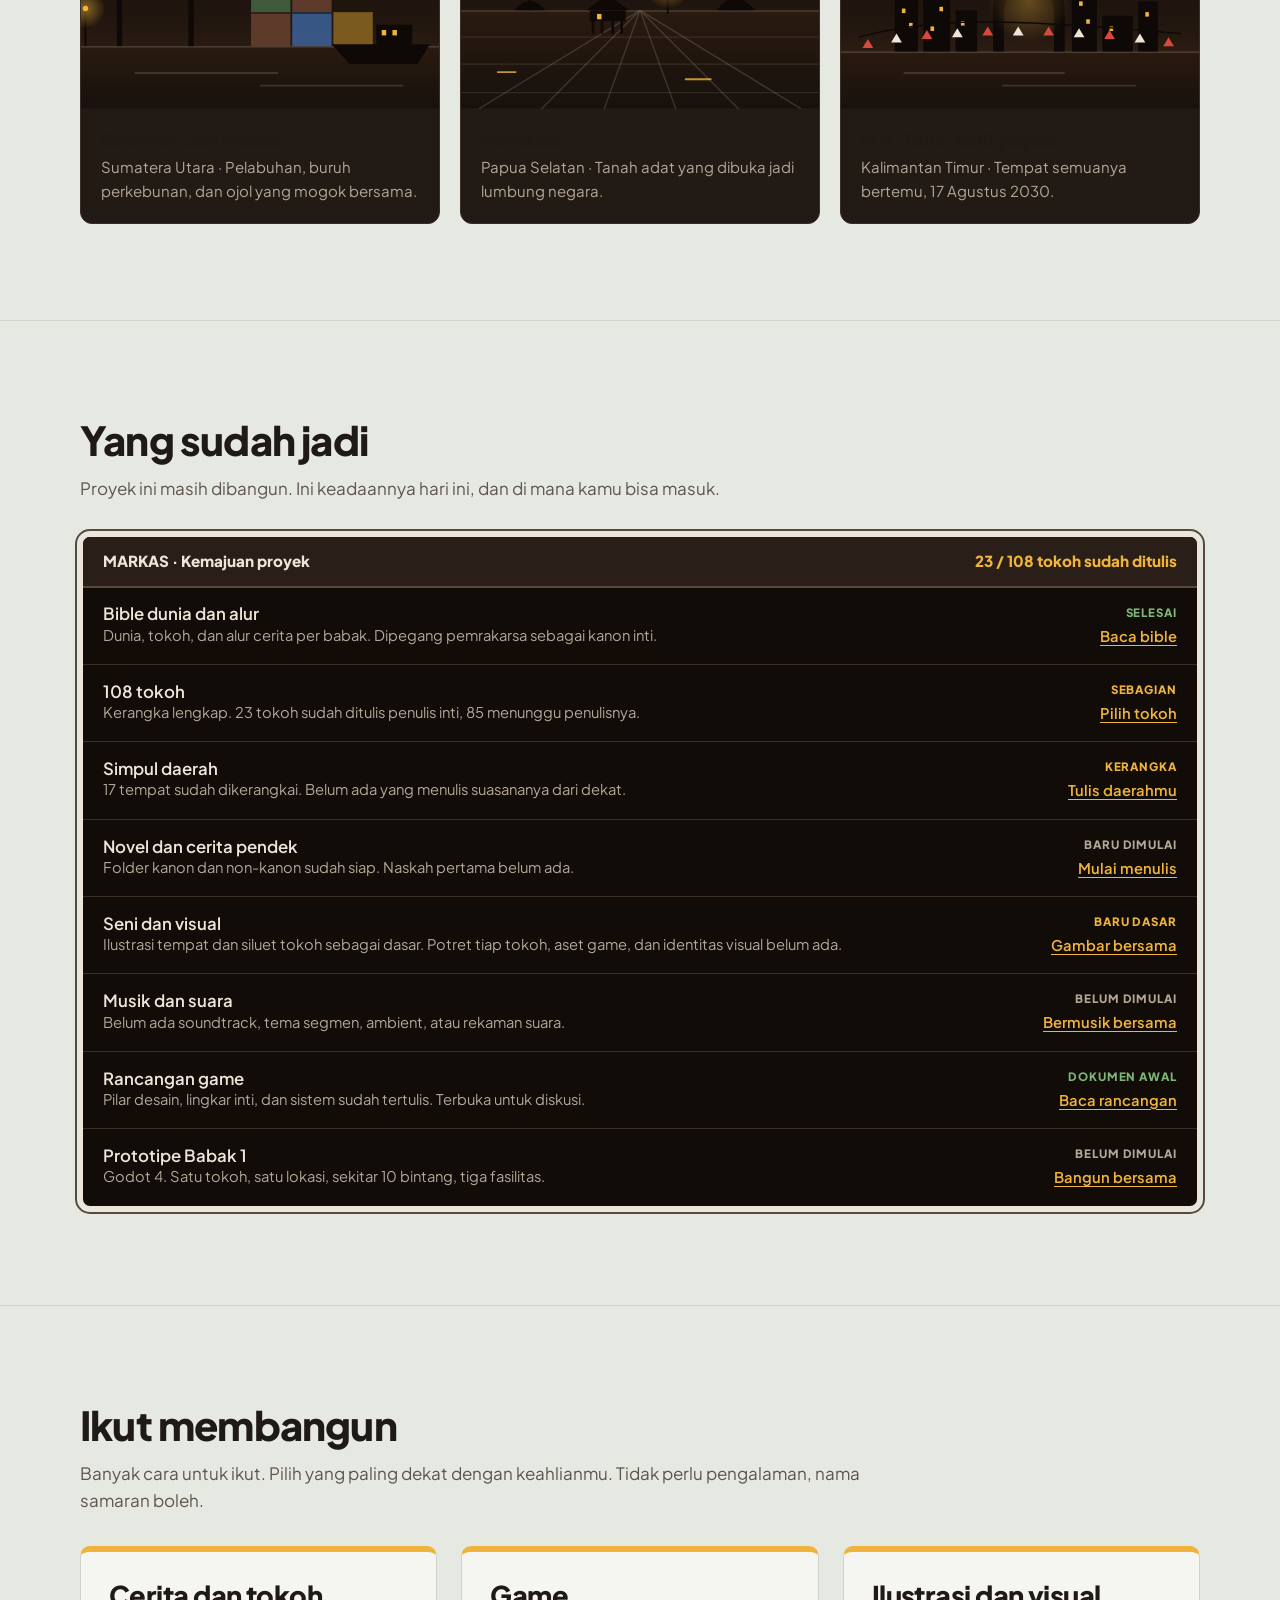
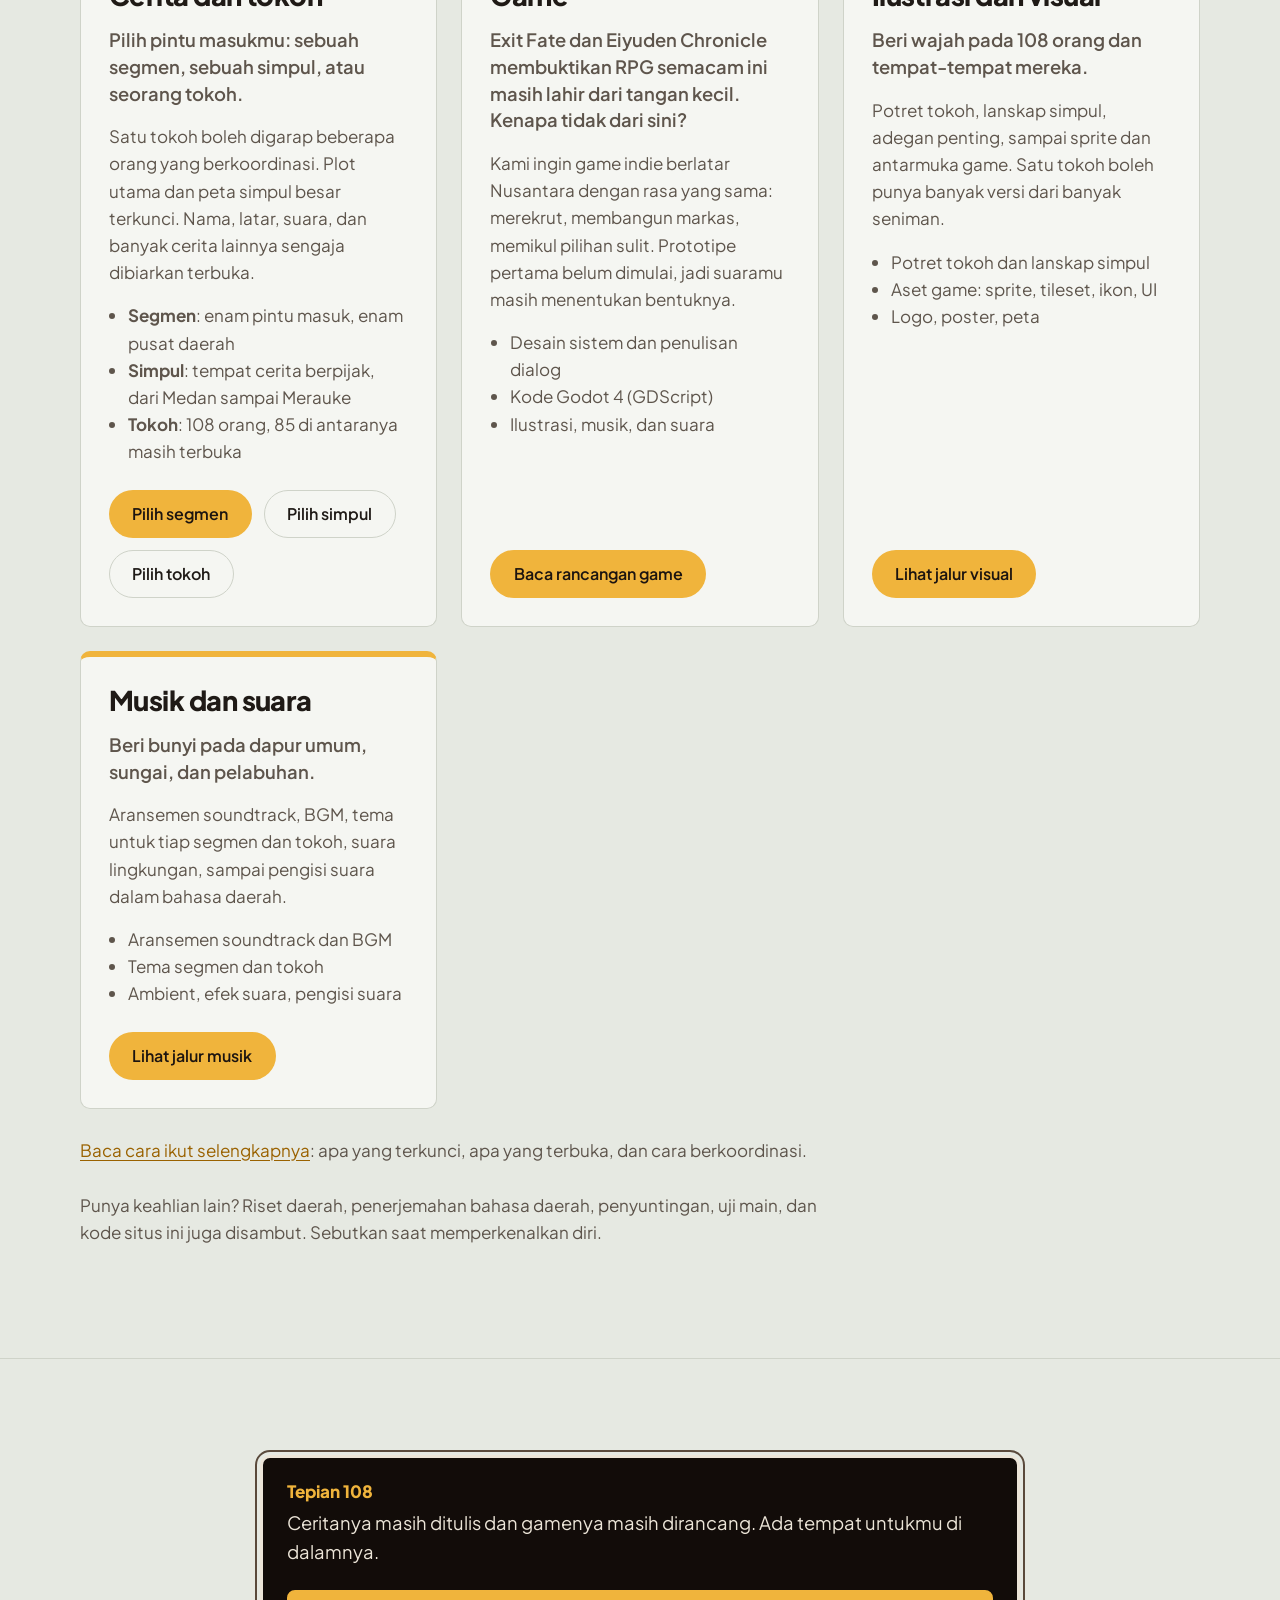
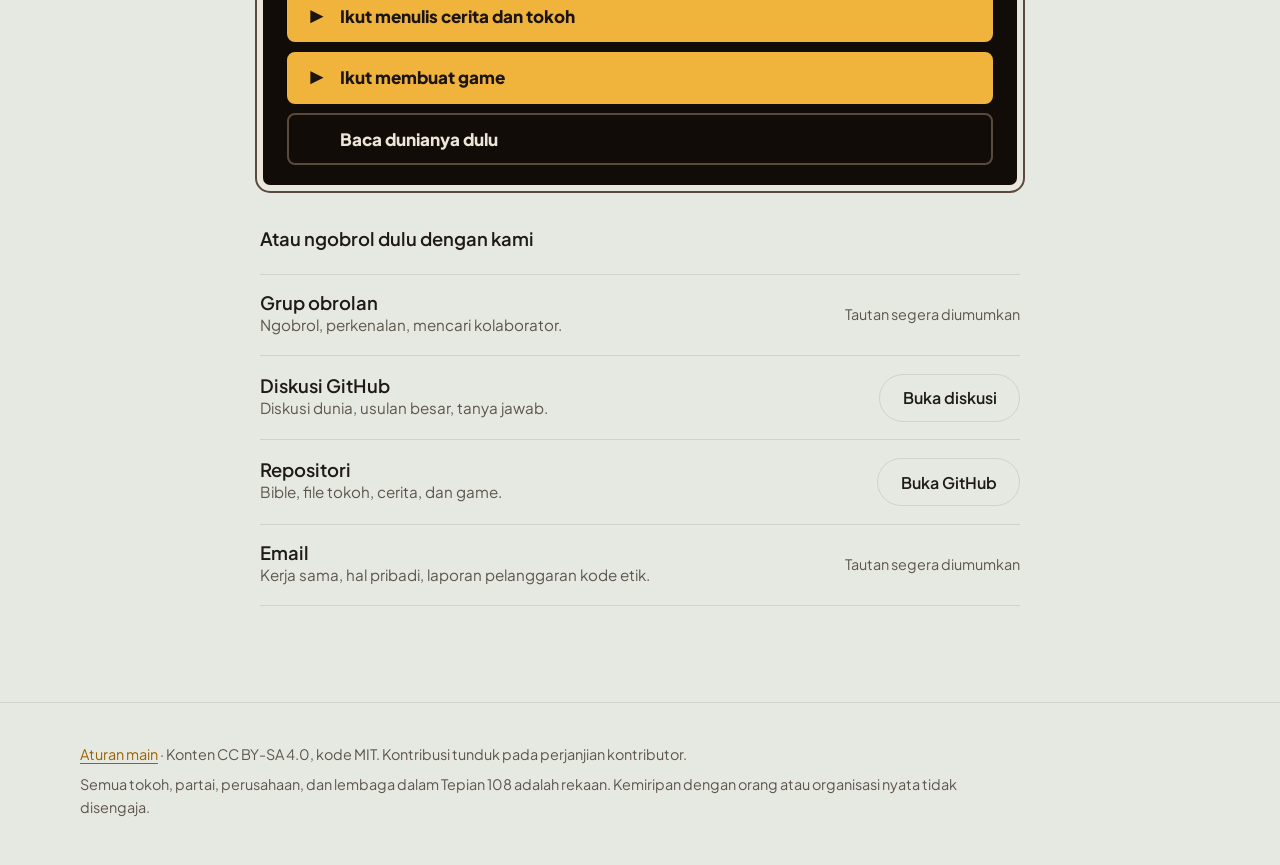
==== commit b7110848: "Broaden contribution space: illustration, visual assets, music, sound, game, research; add seni/ and" ====
--- a/docs/index.html
+++ b/docs/index.html
@@ -237,6 +237,14 @@
         <div class="kanan"><span class="lencana belum">BARU DIMULAI</span><a id="g-cerita" href="#">Mulai menulis</a></div>
       </div>
       <div class="status-baris">
+        <div><h3>Seni dan visual</h3><p>Ilustrasi tempat dan siluet tokoh sebagai dasar. Potret tiap tokoh, aset game, dan identitas visual belum ada.</p></div>
+        <div class="kanan"><span class="lencana sebagian">BARU DASAR</span><a href="ikut.html#visual">Gambar bersama</a></div>
+      </div>
+      <div class="status-baris">
+        <div><h3>Musik dan suara</h3><p>Belum ada soundtrack, tema segmen, ambient, atau rekaman suara.</p></div>
+        <div class="kanan"><span class="lencana belum">BELUM DIMULAI</span><a href="ikut.html#musik">Bermusik bersama</a></div>
+      </div>
+      <div class="status-baris">
         <div><h3>Rancangan game</h3><p>Pilar desain, lingkar inti, dan sistem sudah tertulis. Terbuka untuk diskusi.</p></div>
         <div class="kanan"><span class="lencana siap">DOKUMEN AWAL</span><a id="g-game" href="#">Baca rancangan</a></div>
       </div>
@@ -251,7 +259,7 @@
 <section id="ikut">
   <div class="lebar">
     <h2>Ikut membangun</h2>
-    <p class="redup sempit" style="margin:0">Banyak cara untuk ikut, tapi dua tempat ini paling butuh tanganmu. Tidak perlu pengalaman, nama samaran boleh.</p>
+    <p class="redup sempit" style="margin:0">Banyak cara untuk ikut. Pilih yang paling dekat dengan keahlianmu. Tidak perlu pengalaman, nama samaran boleh.</p>
     <div class="dua-jalur">
       <article class="kartu-jalur">
         <h3>Cerita dan tokoh</h3>
@@ -281,9 +289,35 @@
           <a class="tombol utama" id="g-game2" href="#">Baca rancangan game</a>
         </div>
       </article>
+      <article class="kartu-jalur">
+        <h3>Ilustrasi dan visual</h3>
+        <p class="seru">Beri wajah pada 108 orang dan tempat-tempat mereka.</p>
+        <p>Potret tokoh, lanskap simpul, adegan penting, sampai sprite dan antarmuka game. Satu tokoh boleh punya banyak versi dari banyak seniman.</p>
+        <ul>
+          <li>Potret tokoh dan lanskap simpul</li>
+          <li>Aset game: sprite, tileset, ikon, UI</li>
+          <li>Logo, poster, peta</li>
+        </ul>
+        <div class="tombol-baris">
+          <a class="tombol utama" href="ikut.html#visual">Lihat jalur visual</a>
+        </div>
+      </article>
+      <article class="kartu-jalur">
+        <h3>Musik dan suara</h3>
+        <p class="seru">Beri bunyi pada dapur umum, sungai, dan pelabuhan.</p>
+        <p>Aransemen soundtrack, BGM, tema untuk tiap segmen dan tokoh, suara lingkungan, sampai pengisi suara dalam bahasa daerah.</p>
+        <ul>
+          <li>Aransemen soundtrack dan BGM</li>
+          <li>Tema segmen dan tokoh</li>
+          <li>Ambient, efek suara, pengisi suara</li>
+        </ul>
+        <div class="tombol-baris">
+          <a class="tombol utama" href="ikut.html#musik">Lihat jalur musik</a>
+        </div>
+      </article>
     </div>
     <p class="lain"><a href="ikut.html">Baca cara ikut selengkapnya</a>: apa yang terkunci, apa yang terbuka, dan cara berkoordinasi.</p>
-    <p class="lain">Punya keahlian lain? Riset daerah, seni, musik, atau kode situs ini juga disambut. Sebutkan saat memperkenalkan diri.</p>
+    <p class="lain">Punya keahlian lain? Riset daerah, penerjemahan bahasa daerah, penyuntingan, uji main, dan kode situs ini juga disambut. Sebutkan saat memperkenalkan diri.</p>
   </div>
 </section>
 
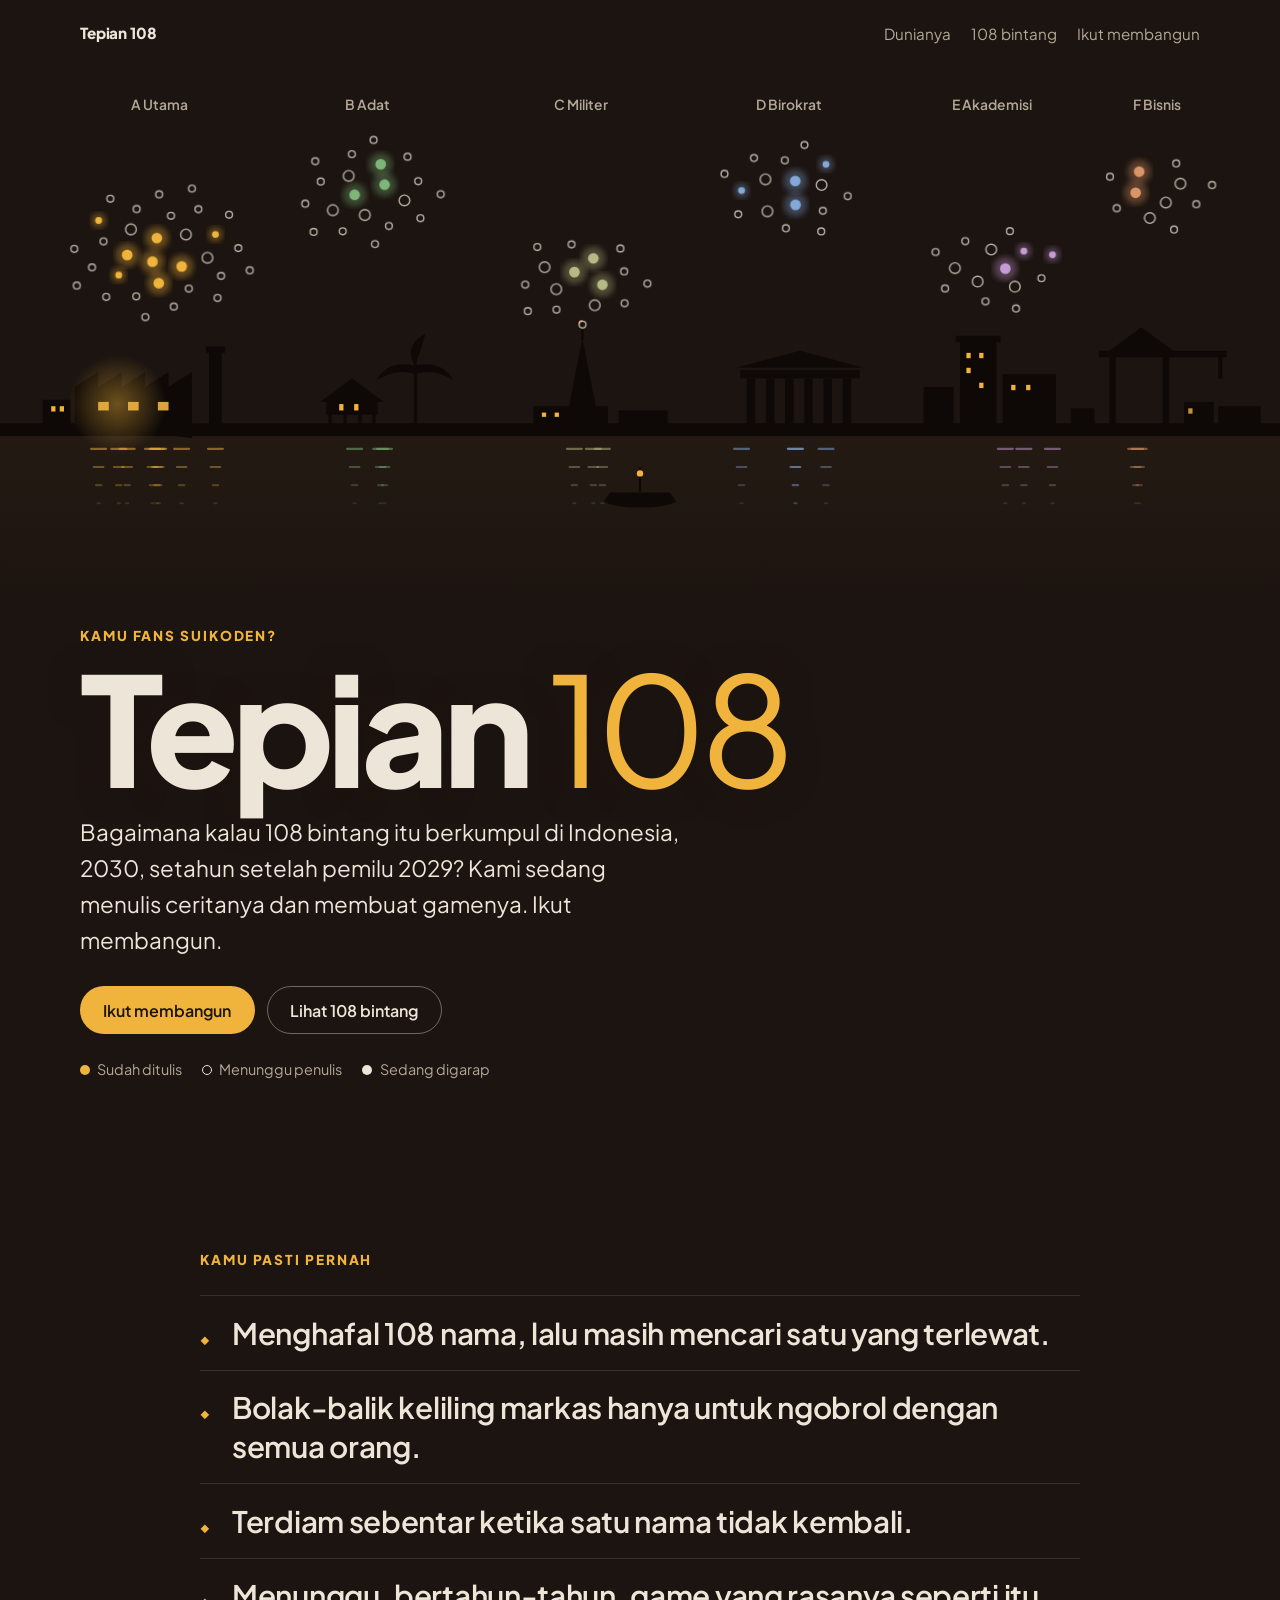
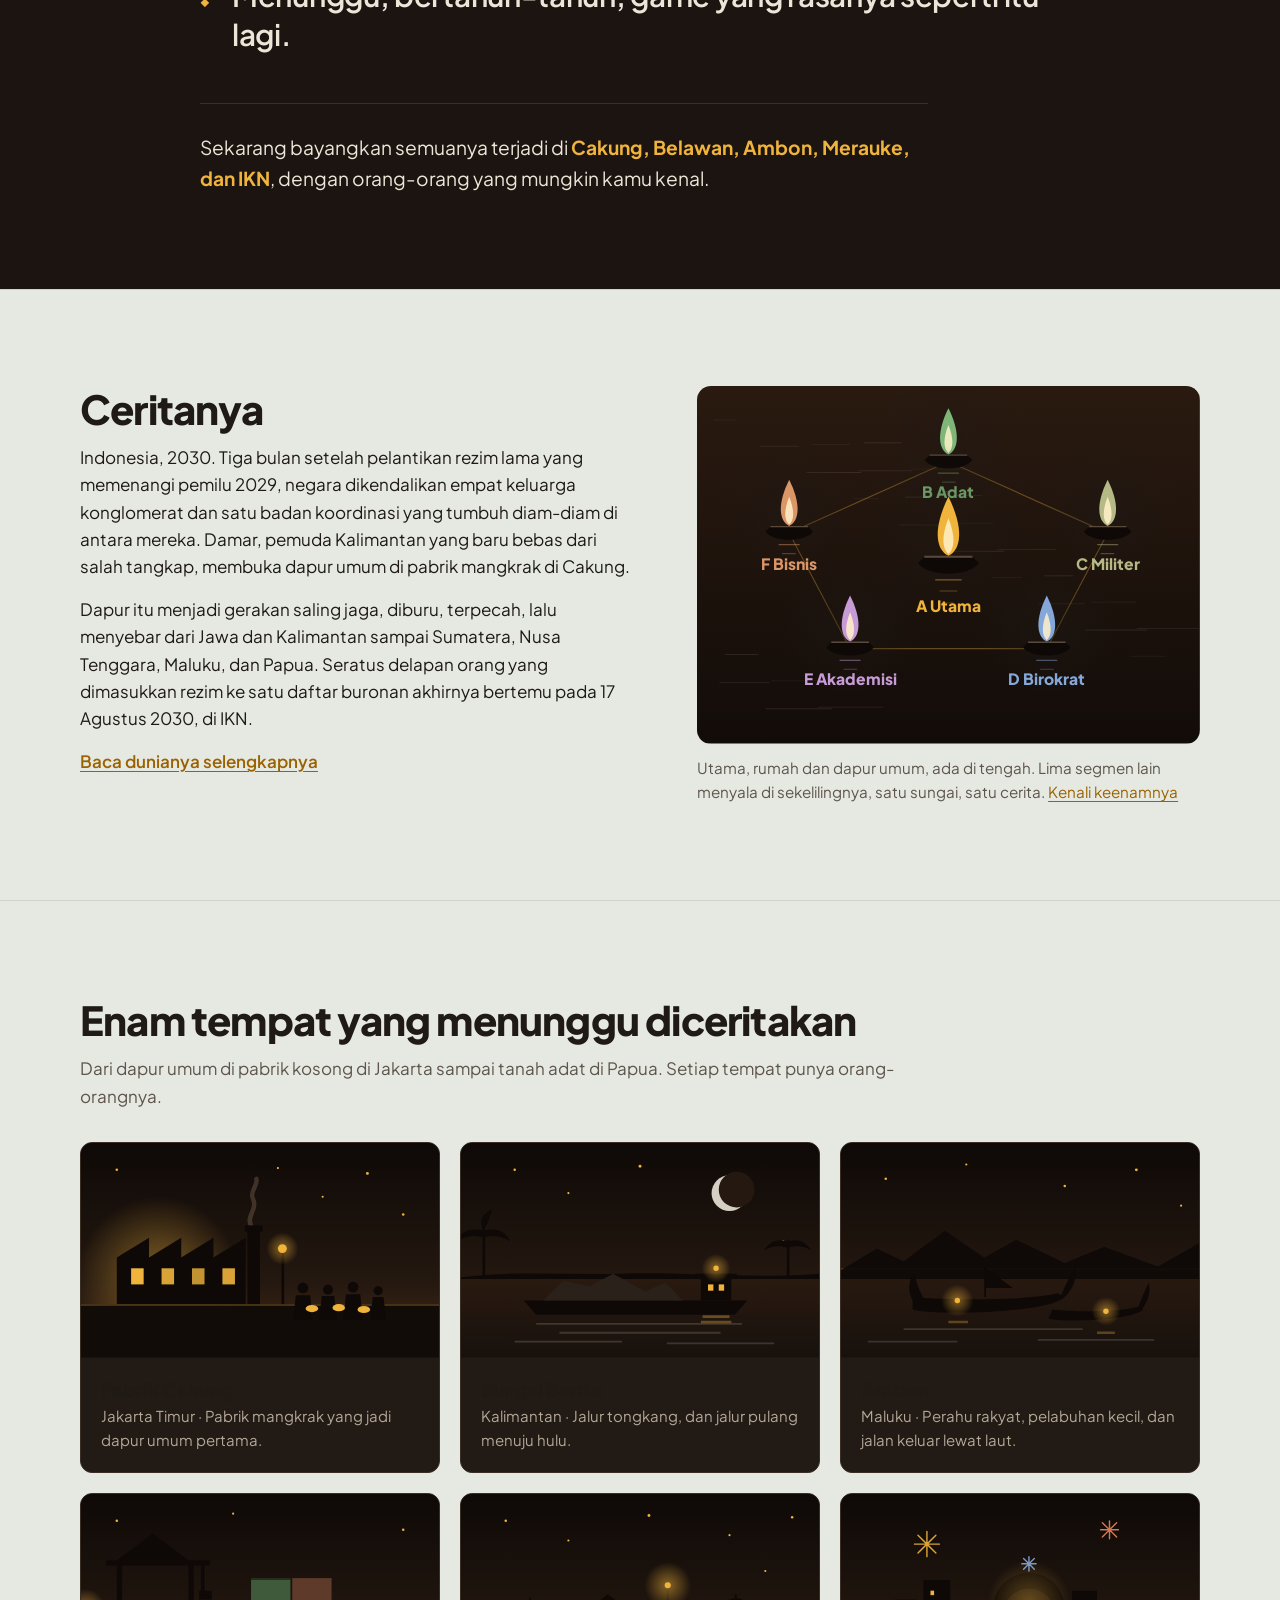
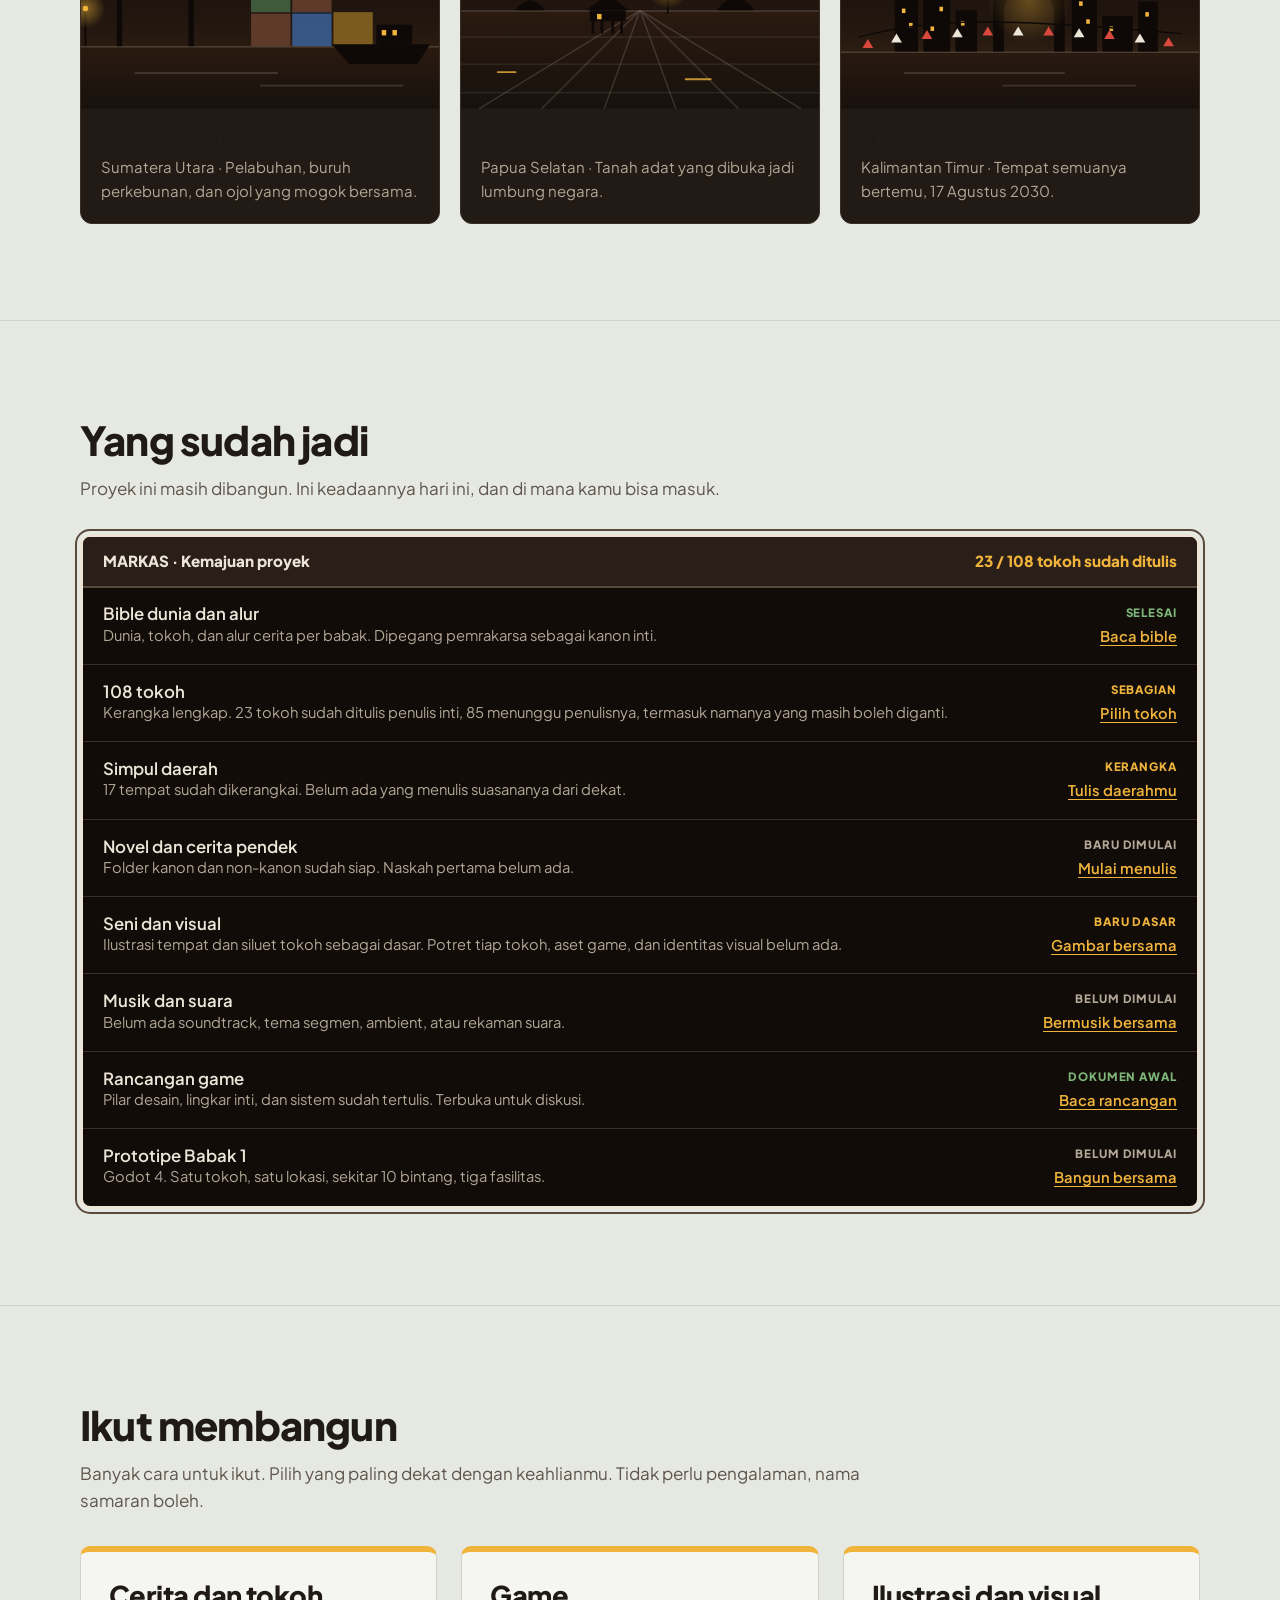
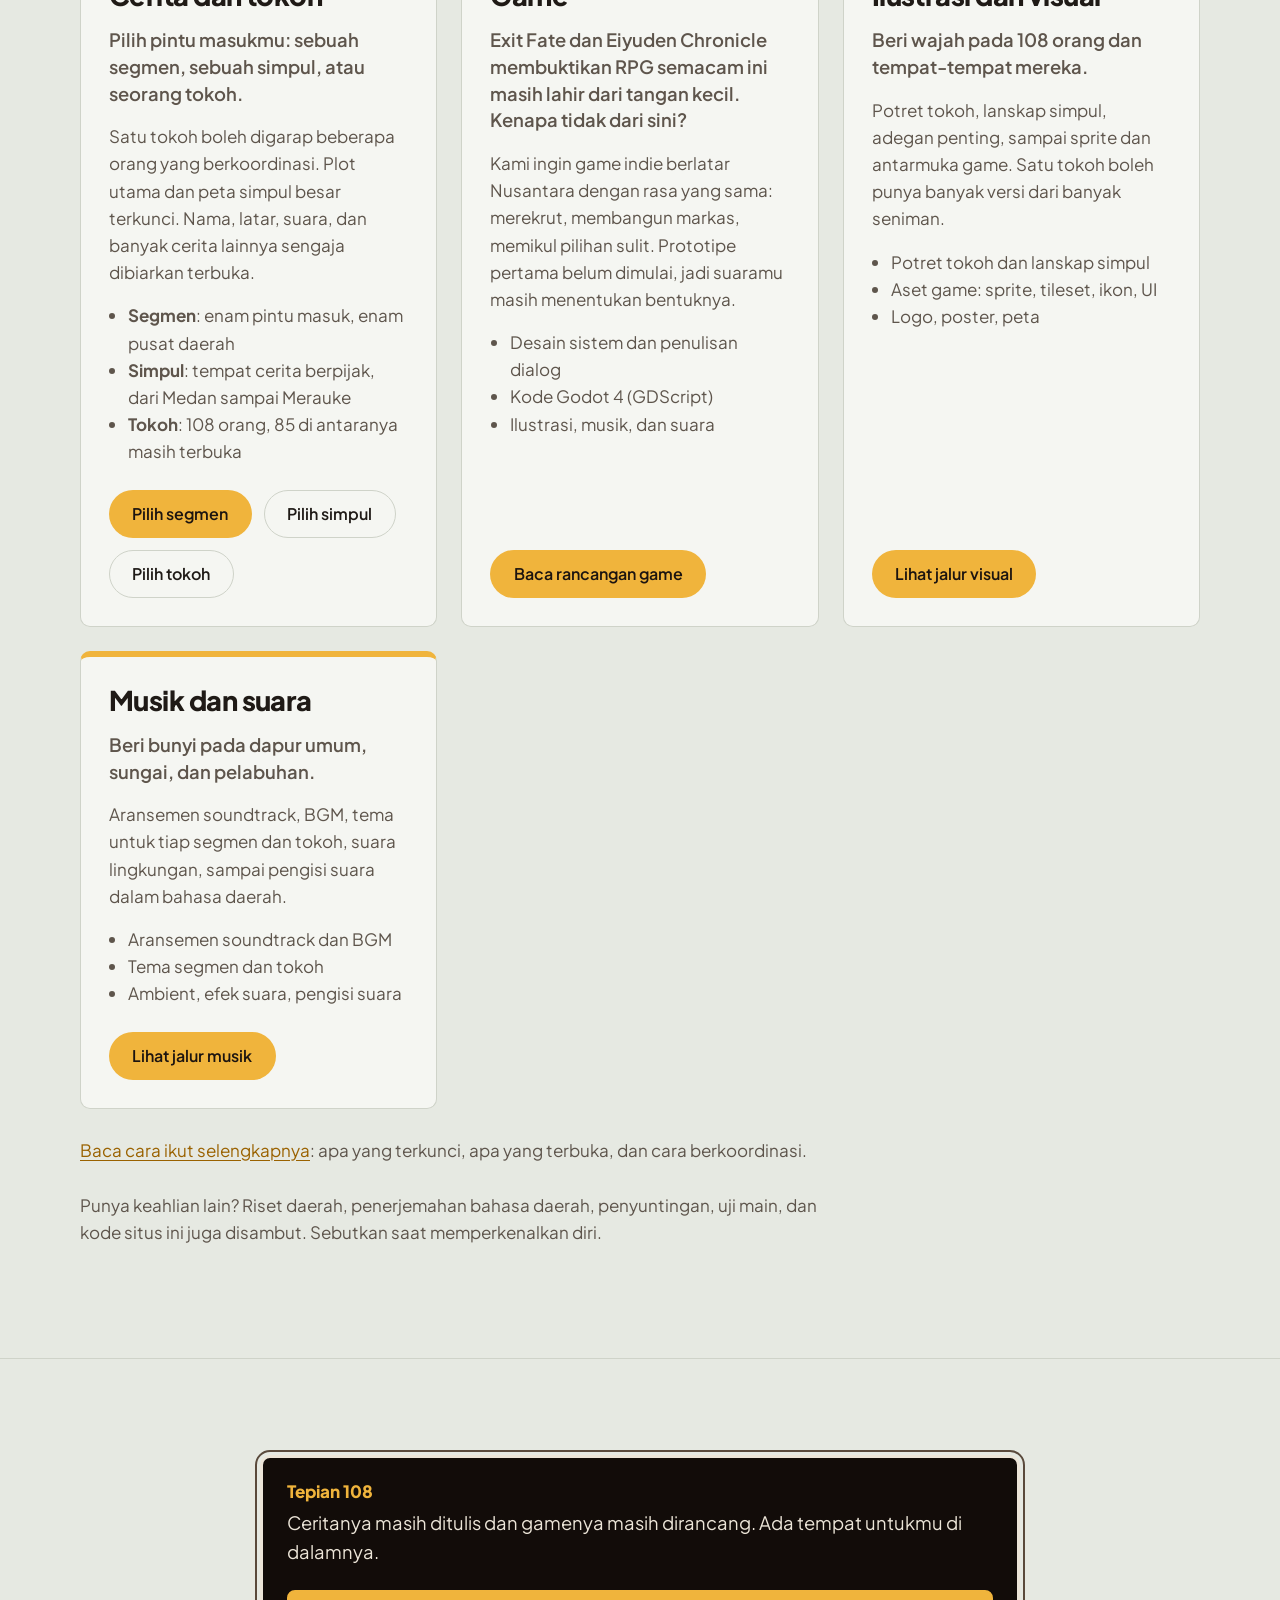
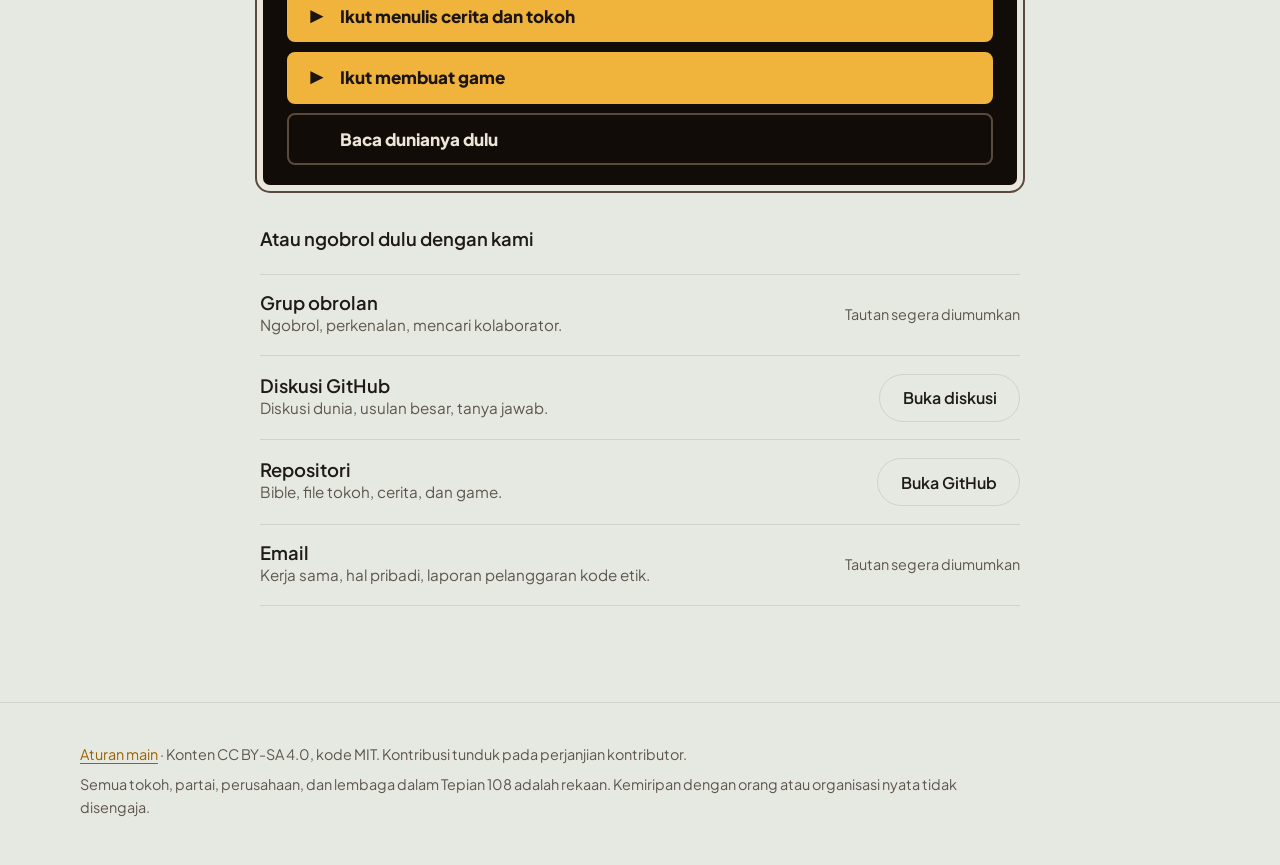
==== commit 5b4891bc: "Characters: highlight working names, add direct art/music/name links per character, add karya field " ====
--- a/docs/index.html
+++ b/docs/index.html
@@ -362,7 +362,7 @@
   const inti = T.B.filter((b) => b.status === "inti").length;
   const terbuka = T.B.filter((b) => b.status === "terbuka").length;
   document.getElementById("hitung-inti").textContent = `${inti} / ${T.B.length} tokoh sudah ditulis`;
-  document.getElementById("t-tokoh").textContent = `Kerangka lengkap. ${inti} tokoh sudah ditulis penulis inti, ${terbuka} menunggu penulisnya.`;
+  document.getElementById("t-tokoh").textContent = `Kerangka lengkap. ${inti} tokoh sudah ditulis penulis inti, ${terbuka} menunggu penulisnya, termasuk namanya yang masih boleh diganti.`;
   document.getElementById("t-simpul").textContent = `${T.S.length} tempat sudah dikerangkai. Belum ada yang menulis suasananya dari dekat.`;
 
 
--- a/docs/style.css
+++ b/docs/style.css
@@ -109,17 +109,42 @@
 .saring .pemisah { width: 1px; background: var(--garis); margin-inline: .25rem; }
 .kisi { display: grid; grid-template-columns: repeat(auto-fill, minmax(190px, 1fr)); gap: .6rem; }
 .ubin {
-  text-align: left; font: inherit; color: inherit; cursor: pointer;
-  background: var(--permukaan); border: 1px solid var(--garis); border-left: 4px solid var(--warna, var(--garis));
-  border-radius: 6px; padding: .7rem .8rem .75rem; display: grid; gap: .1rem; min-height: 92px;
+  position: relative; background: var(--permukaan); border: 1px solid var(--garis); border-left: 4px solid var(--warna, var(--garis));
+  border-radius: 6px; display: grid; min-height: 92px;
 }
 .ubin:hover { border-color: var(--warna); }
+.ubin-buka {
+  text-align: left; font: inherit; color: inherit; cursor: pointer; background: transparent; border: 0; border-radius: 6px;
+  padding: .7rem .8rem .5rem; display: grid; gap: .15rem; align-content: start;
+}
 .ubin .atas { display: flex; justify-content: space-between; font-size: .8rem; color: var(--teks-redup); font-variant-numeric: tabular-nums; }
 .ubin .nm { font-weight: 600; line-height: 1.25; }
+.ubin[data-nama="terbuka"] .nm { text-decoration: underline dotted var(--pelita); text-decoration-thickness: 2px; text-underline-offset: 4px; }
 .ubin .pr { font-size: .85rem; color: var(--teks-redup); line-height: 1.35; overflow: hidden; display: -webkit-box; -webkit-line-clamp: 2; -webkit-box-orient: vertical; }
 .ubin .lencana { font-size: .75rem; font-weight: 600; }
 .ubin[data-status="terbuka"] .lencana { color: var(--pelita); }
 .ubin[data-status="inti"] .lencana { color: var(--teks-redup); }
+.chip-nama {
+  display: inline-block; justify-self: start; font-size: .7rem; font-weight: 800; letter-spacing: .04em;
+  padding: .1rem .5rem; border-radius: 999px; margin-top: .25rem;
+}
+.chip-nama.kerja { background: rgba(240,180,60,.18); color: var(--pelita); border: 1px solid var(--pelita); }
+.chip-nama.tetap { background: transparent; color: var(--teks-redup); border: 1px solid var(--garis); }
+.ubin-aksi { display: flex; flex-wrap: wrap; gap: .25rem .9rem; padding: .15rem .8rem .65rem; font-size: .8rem; font-weight: 600; }
+.ubin-aksi a { color: var(--pelita); text-decoration: none; min-height: 28px; display: inline-flex; align-items: center; }
+.ubin-aksi a:hover { text-decoration: underline; }
+
+.panduan-nama {
+  display: grid; gap: .35rem; margin-bottom: 1.5rem; padding: 1rem 1.25rem; border-radius: 8px;
+  background: rgba(240,180,60,.12); border: 1.5px solid var(--pelita); border-left-width: 6px;
+}
+.panduan-nama strong { font-size: 1.05rem; }
+.panduan-nama p { margin: 0; font-size: .97rem; }
+.panduan-nama .kontras { display: flex; gap: .5rem 1.25rem; flex-wrap: wrap; margin-top: .25rem; font-size: .9rem; }
+.callout-nama { margin: 1rem 0 0; padding: .8rem 1rem; border-radius: 8px; background: rgba(240,180,60,.14); border: 1.5px solid var(--pelita); font-size: .95rem; }
+.callout-nama strong { display: block; margin-bottom: .15rem; }
+.callout-nama a { font-weight: 600; }
+.karya-daftar { margin: .25rem 0 0; padding-left: 1.1rem; }
 .kosong { padding: 2rem; text-align: center; color: var(--teks-redup); border: 1px dashed var(--garis); border-radius: 6px; }
 
 dialog {
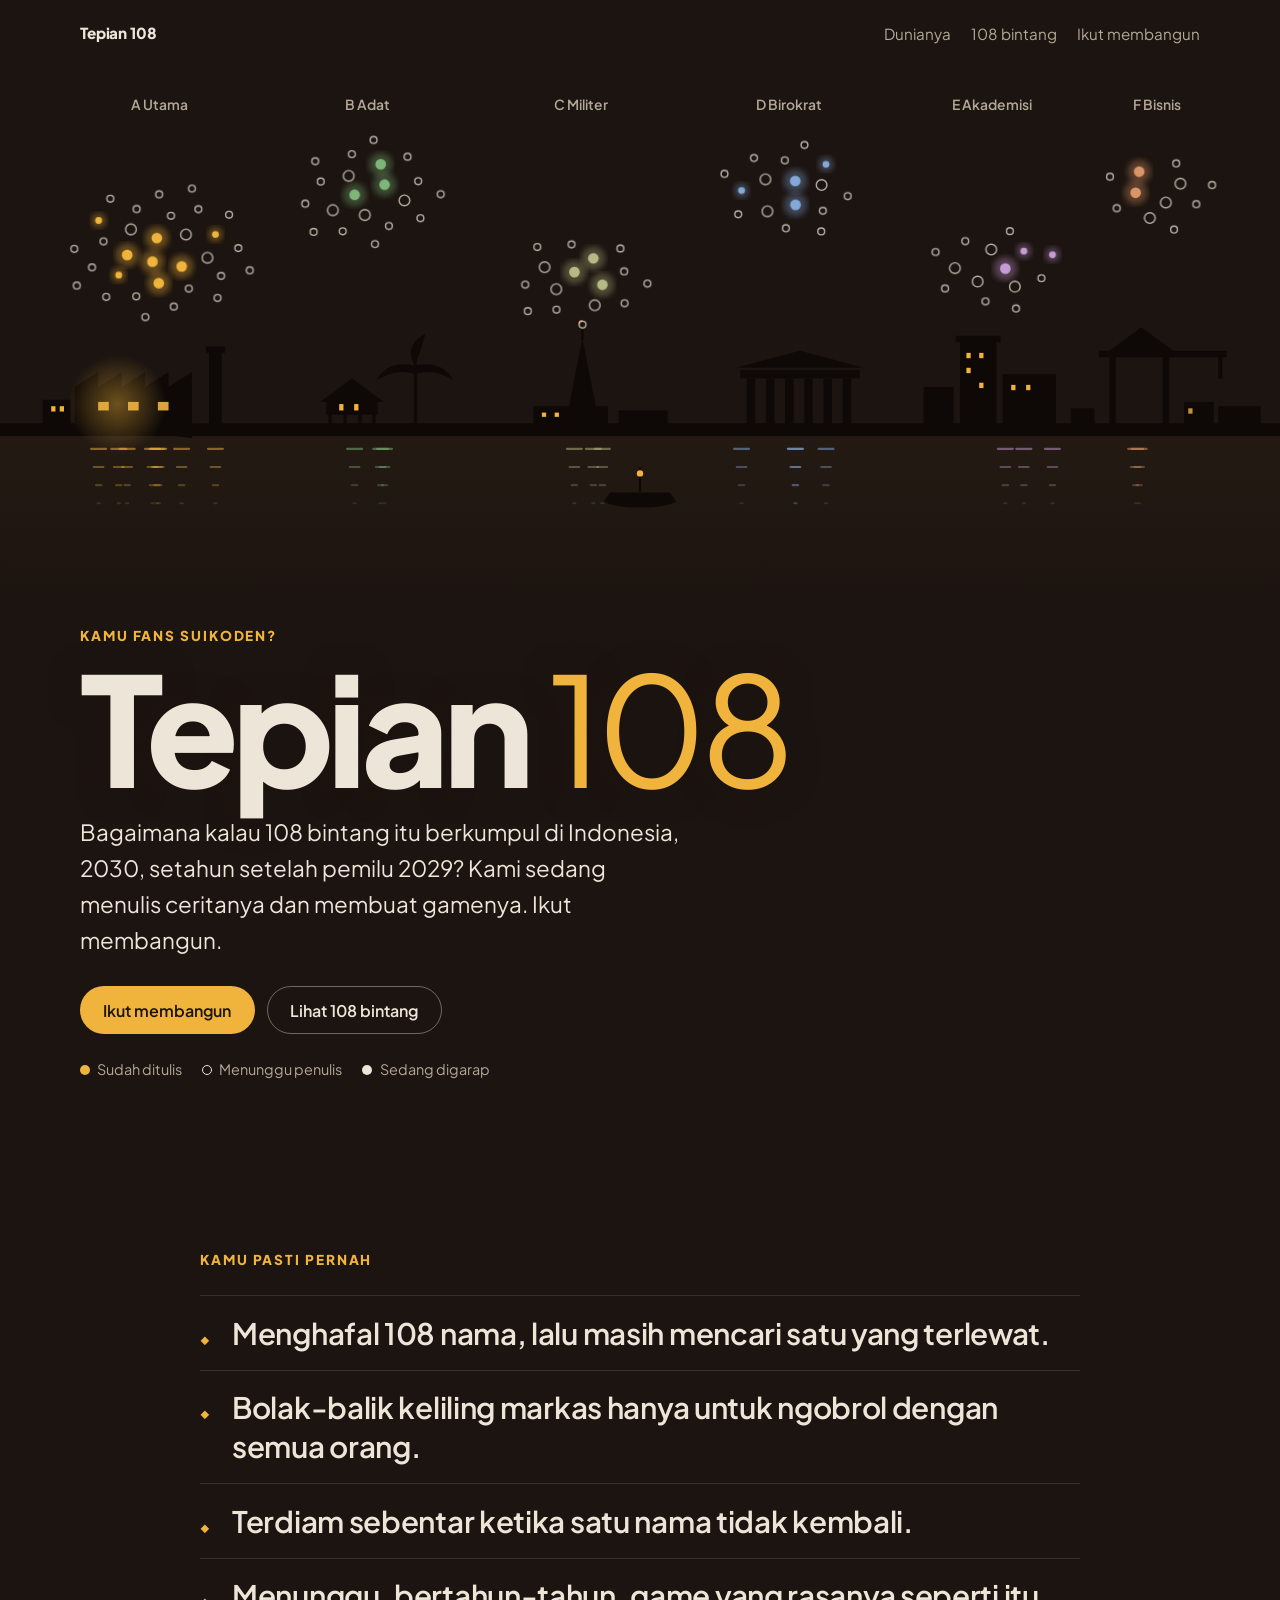
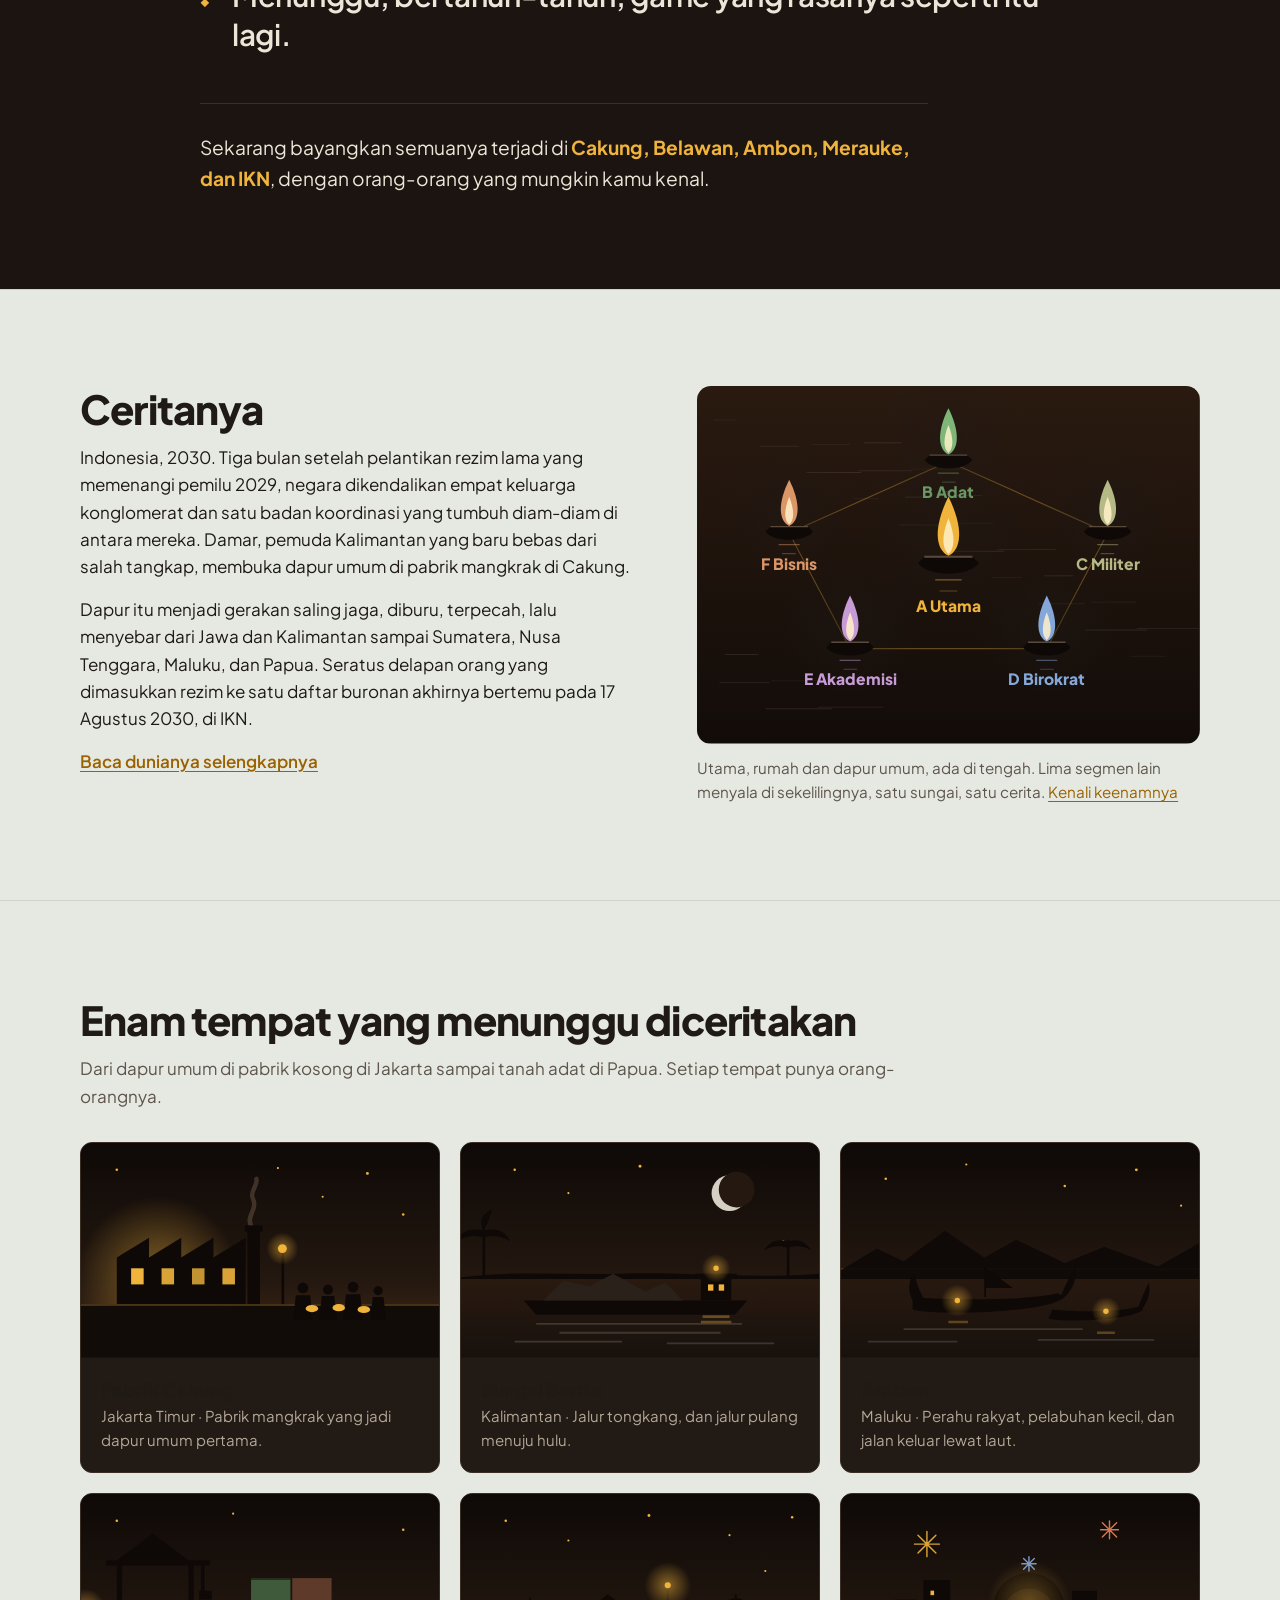
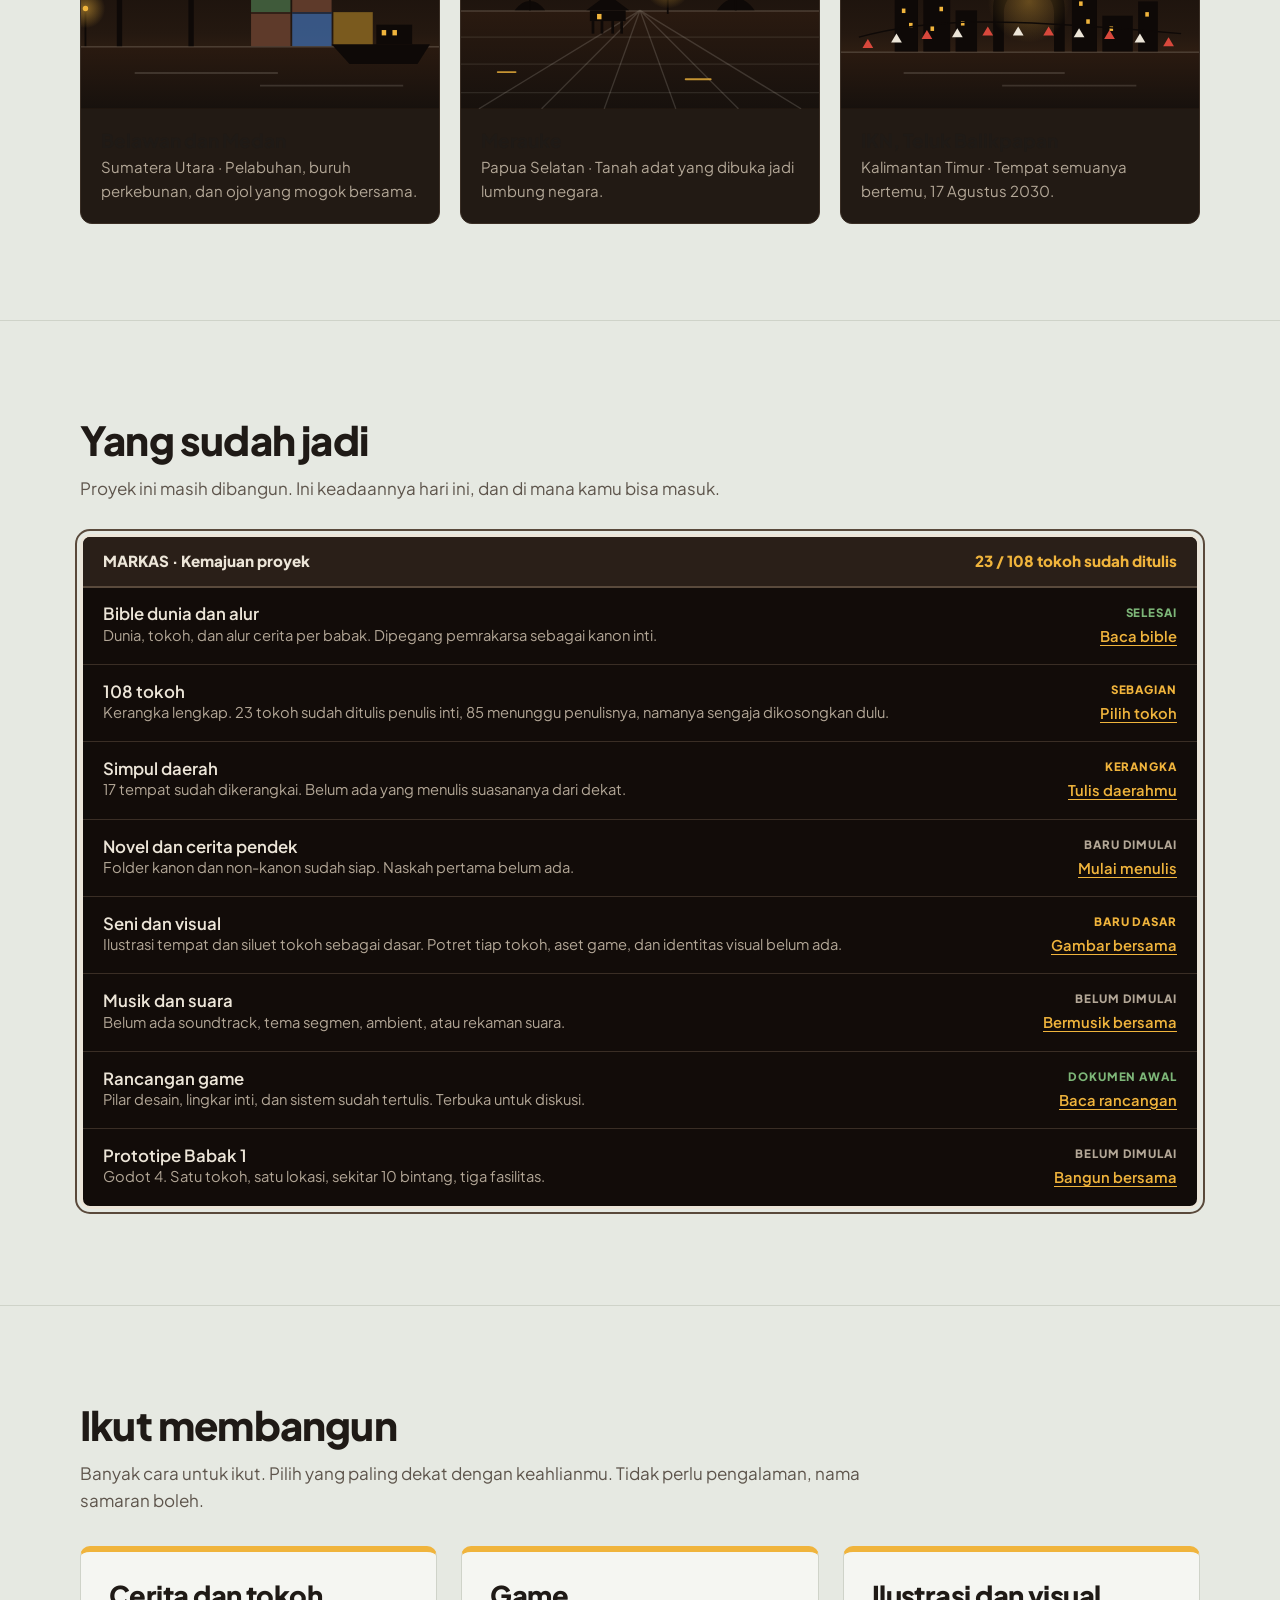
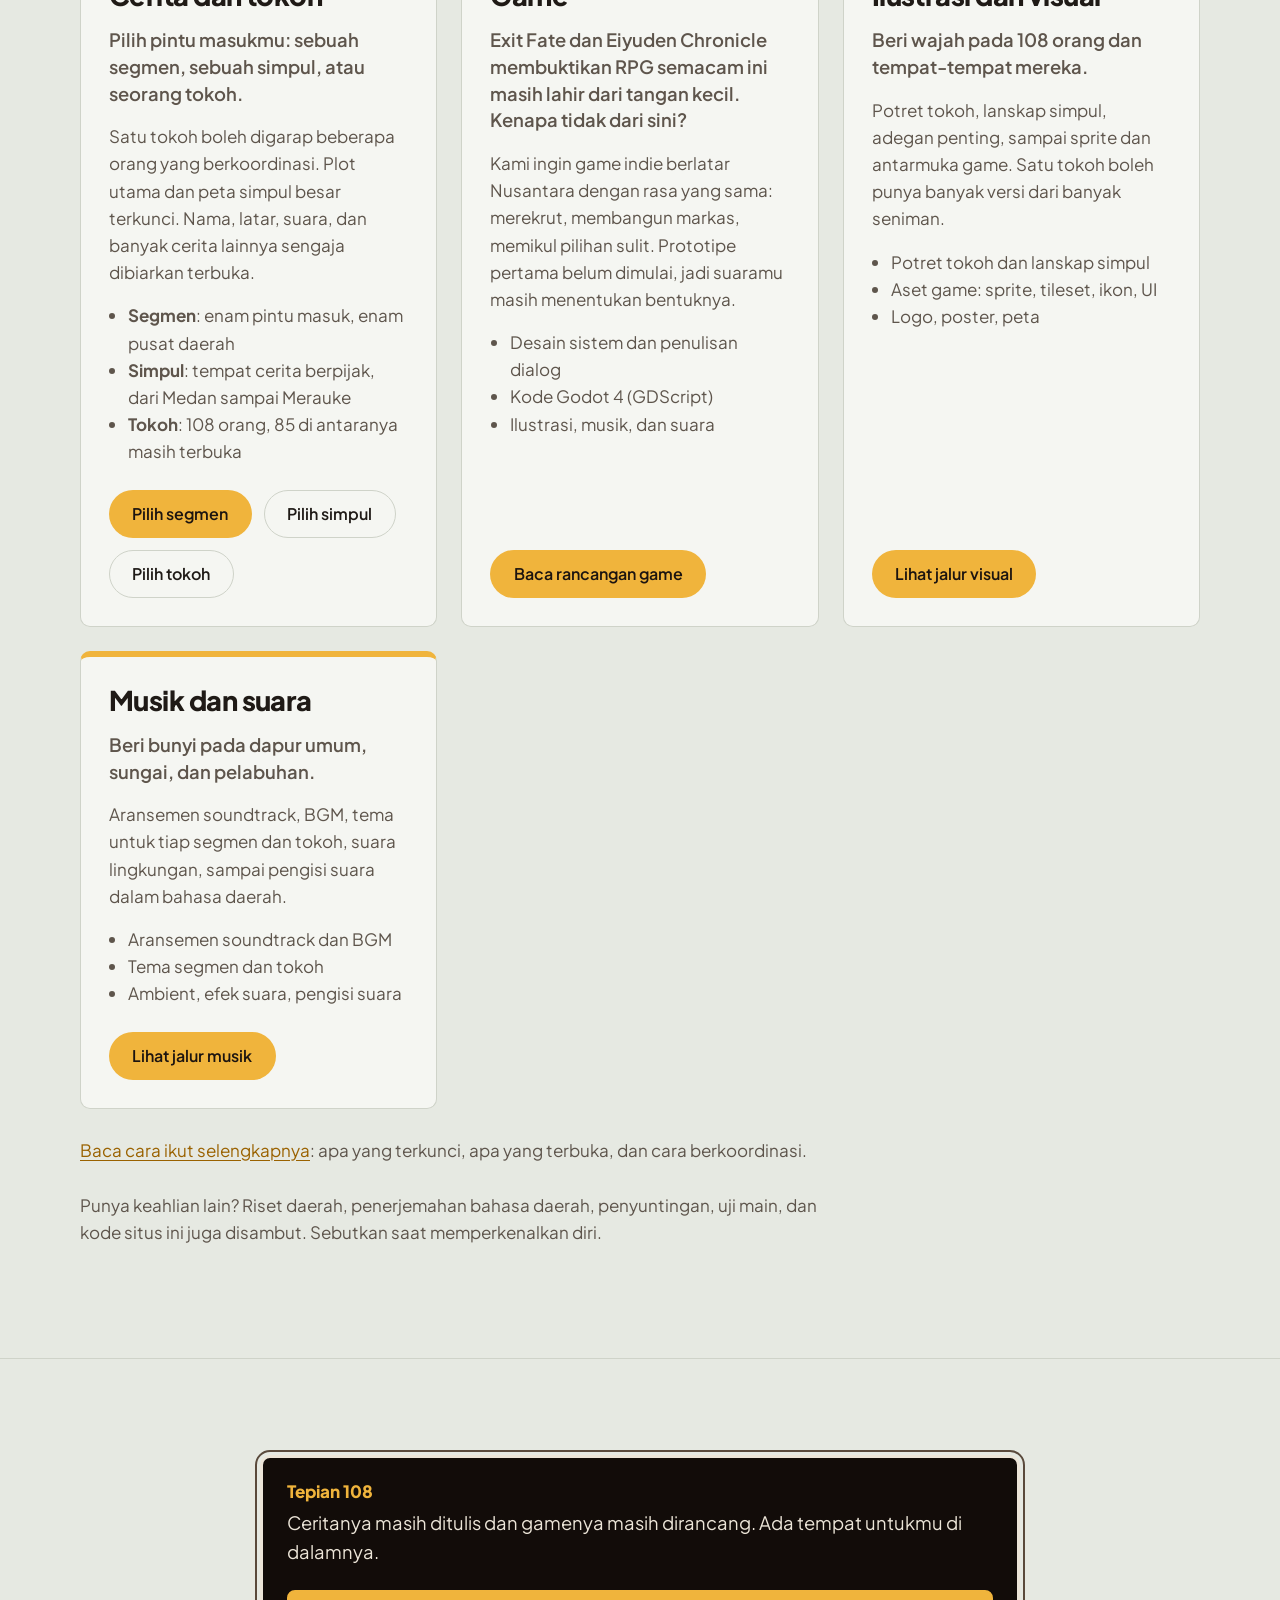
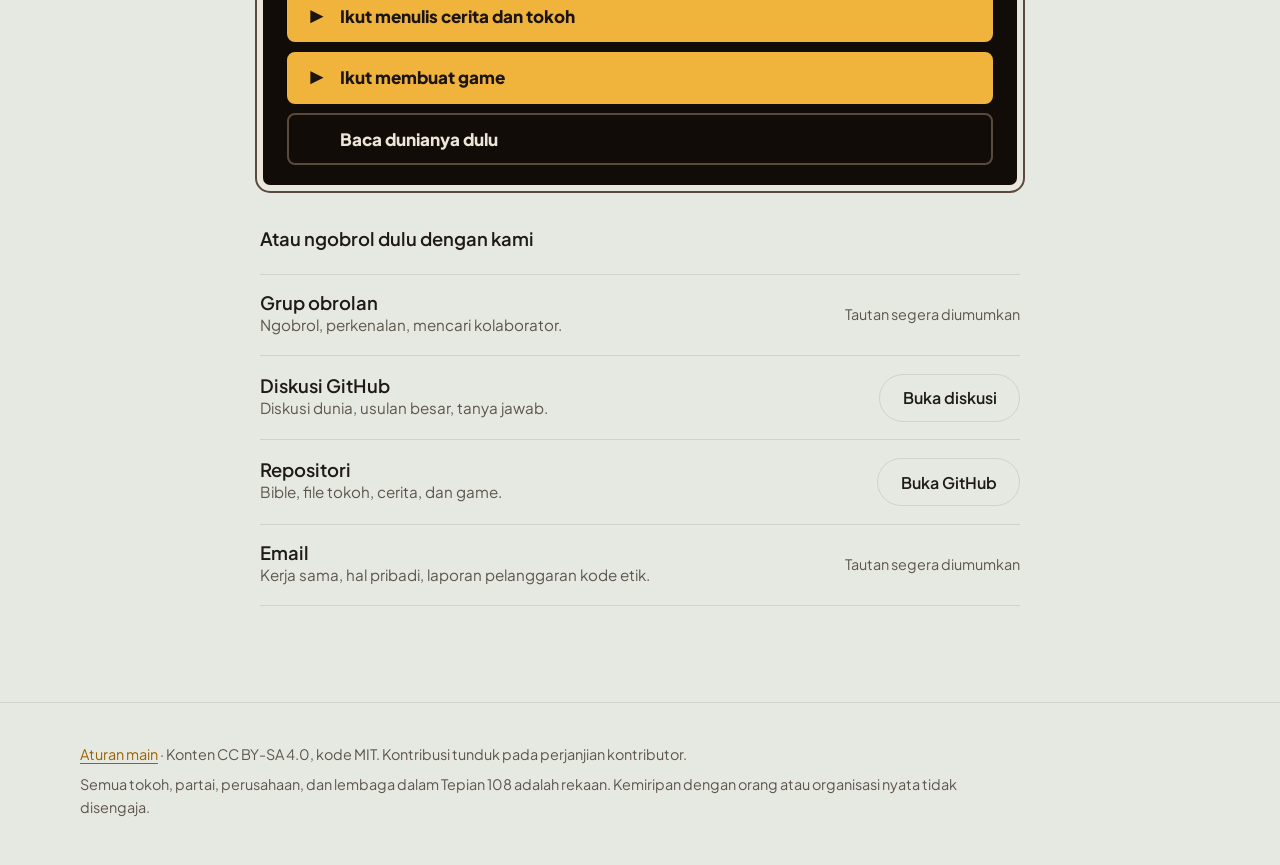
==== commit 24ffc95f: "Blank default names for 85 open characters; stable file names; neutral node names Co-Authored-By: Cl" ====
--- a/docs/index.html
+++ b/docs/index.html
@@ -362,7 +362,7 @@
   const inti = T.B.filter((b) => b.status === "inti").length;
   const terbuka = T.B.filter((b) => b.status === "terbuka").length;
   document.getElementById("hitung-inti").textContent = `${inti} / ${T.B.length} tokoh sudah ditulis`;
-  document.getElementById("t-tokoh").textContent = `Kerangka lengkap. ${inti} tokoh sudah ditulis penulis inti, ${terbuka} menunggu penulisnya, termasuk namanya yang masih boleh diganti.`;
+  document.getElementById("t-tokoh").textContent = `Kerangka lengkap. ${inti} tokoh sudah ditulis penulis inti, ${terbuka} menunggu penulisnya, namanya sengaja dikosongkan dulu.`;
   document.getElementById("t-simpul").textContent = `${T.S.length} tempat sudah dikerangkai. Belum ada yang menulis suasananya dari dekat.`;
 
 
--- a/docs/style.css
+++ b/docs/style.css
@@ -272,3 +272,5 @@
 .segmen-api g:nth-of-type(n+4) .kedip { animation-delay: -.8s; }
 @keyframes kedip { 0%,100% { transform: scale(1,1); } 30% { transform: scale(.94,1.06); } 60% { transform: scale(1.04,.96); } }
 @media (prefers-reduced-motion: reduce) { .segmen-api .kedip { animation: none; } }
+
+.tanpa-nama { font-style: italic; color: var(--pelita); }
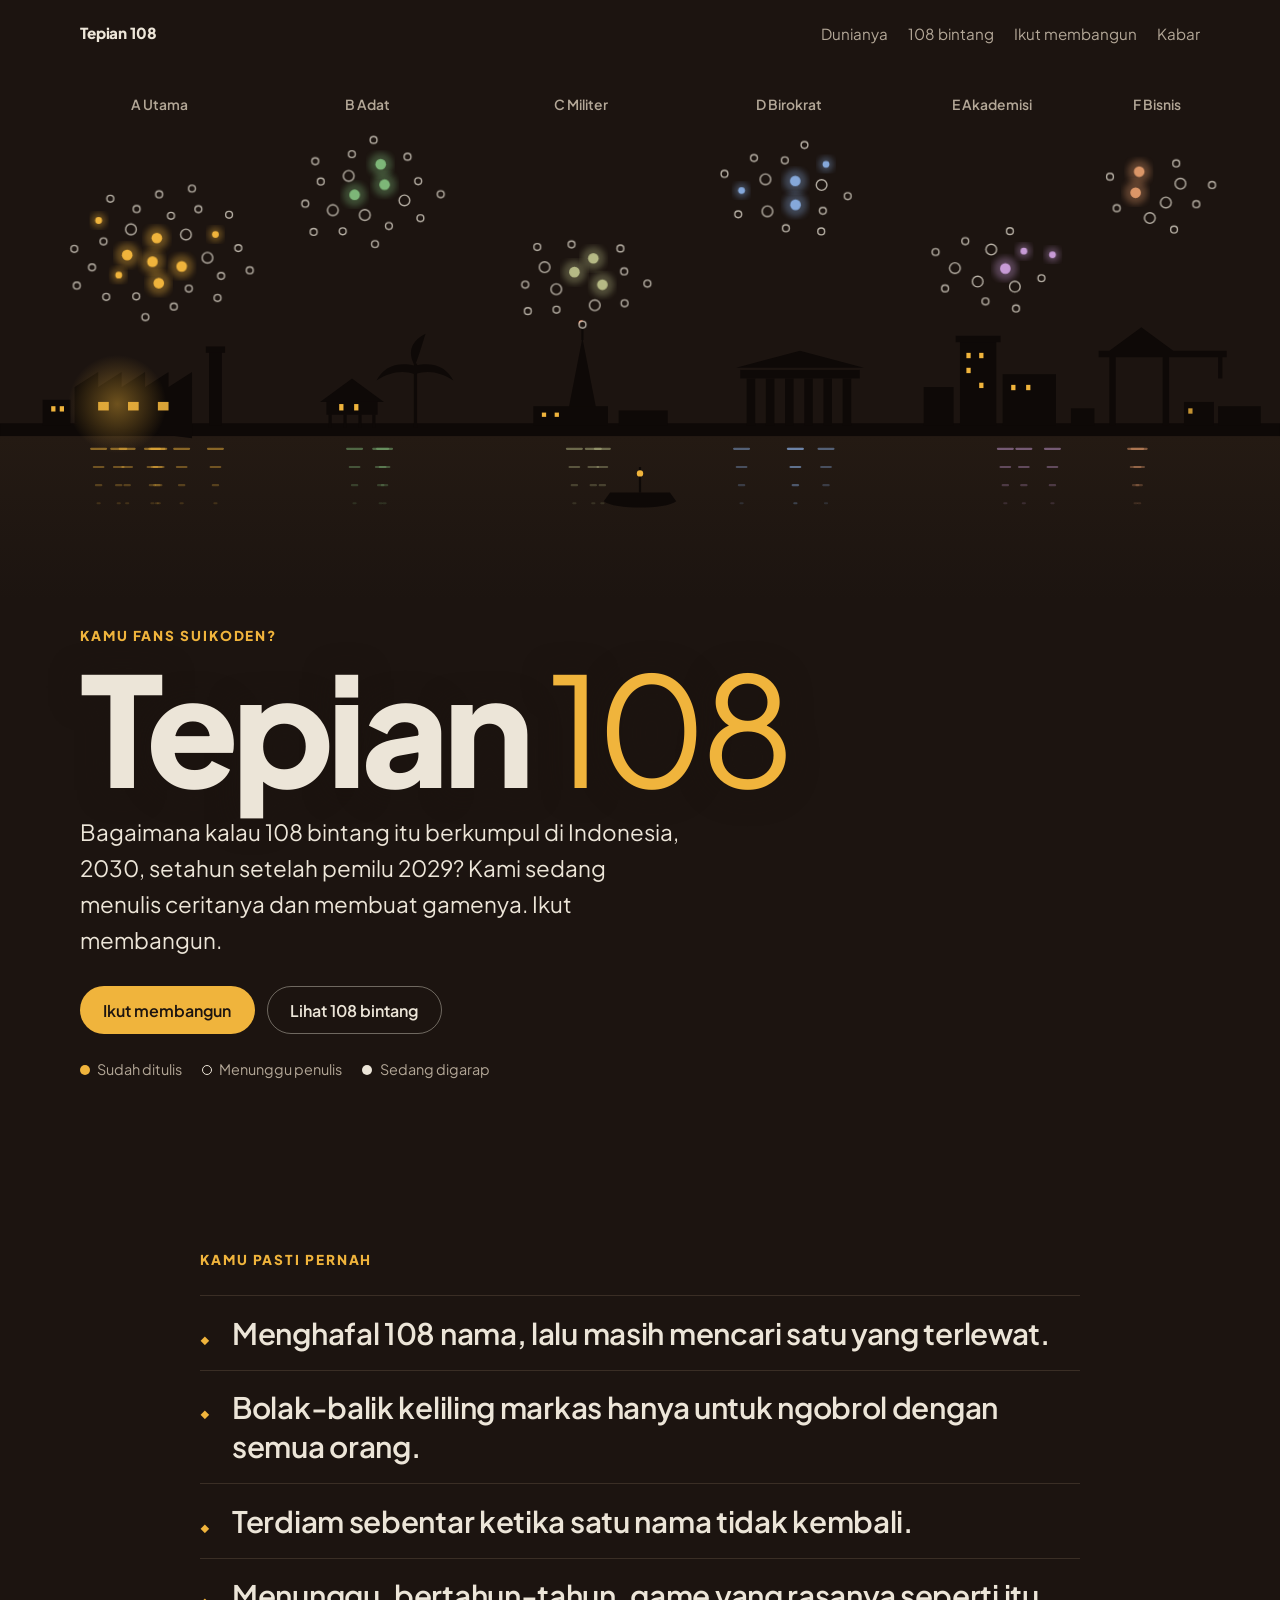
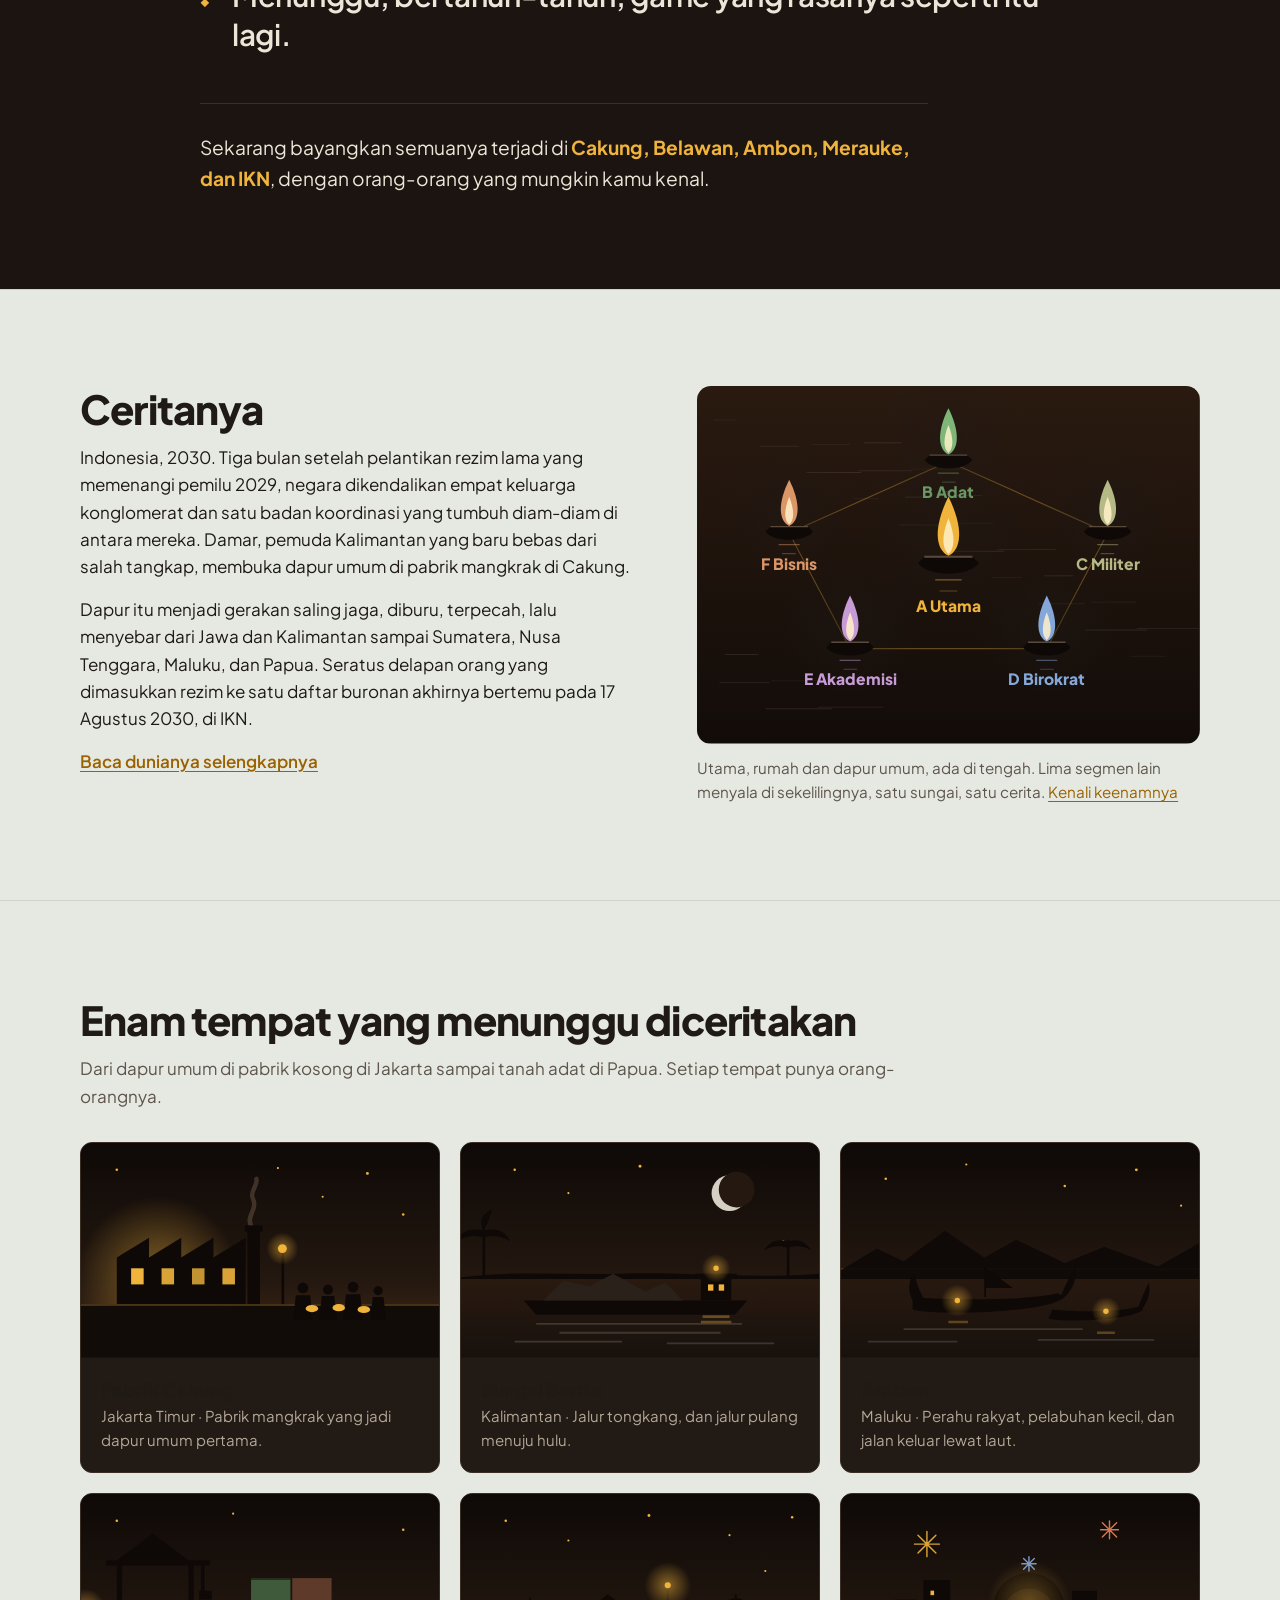
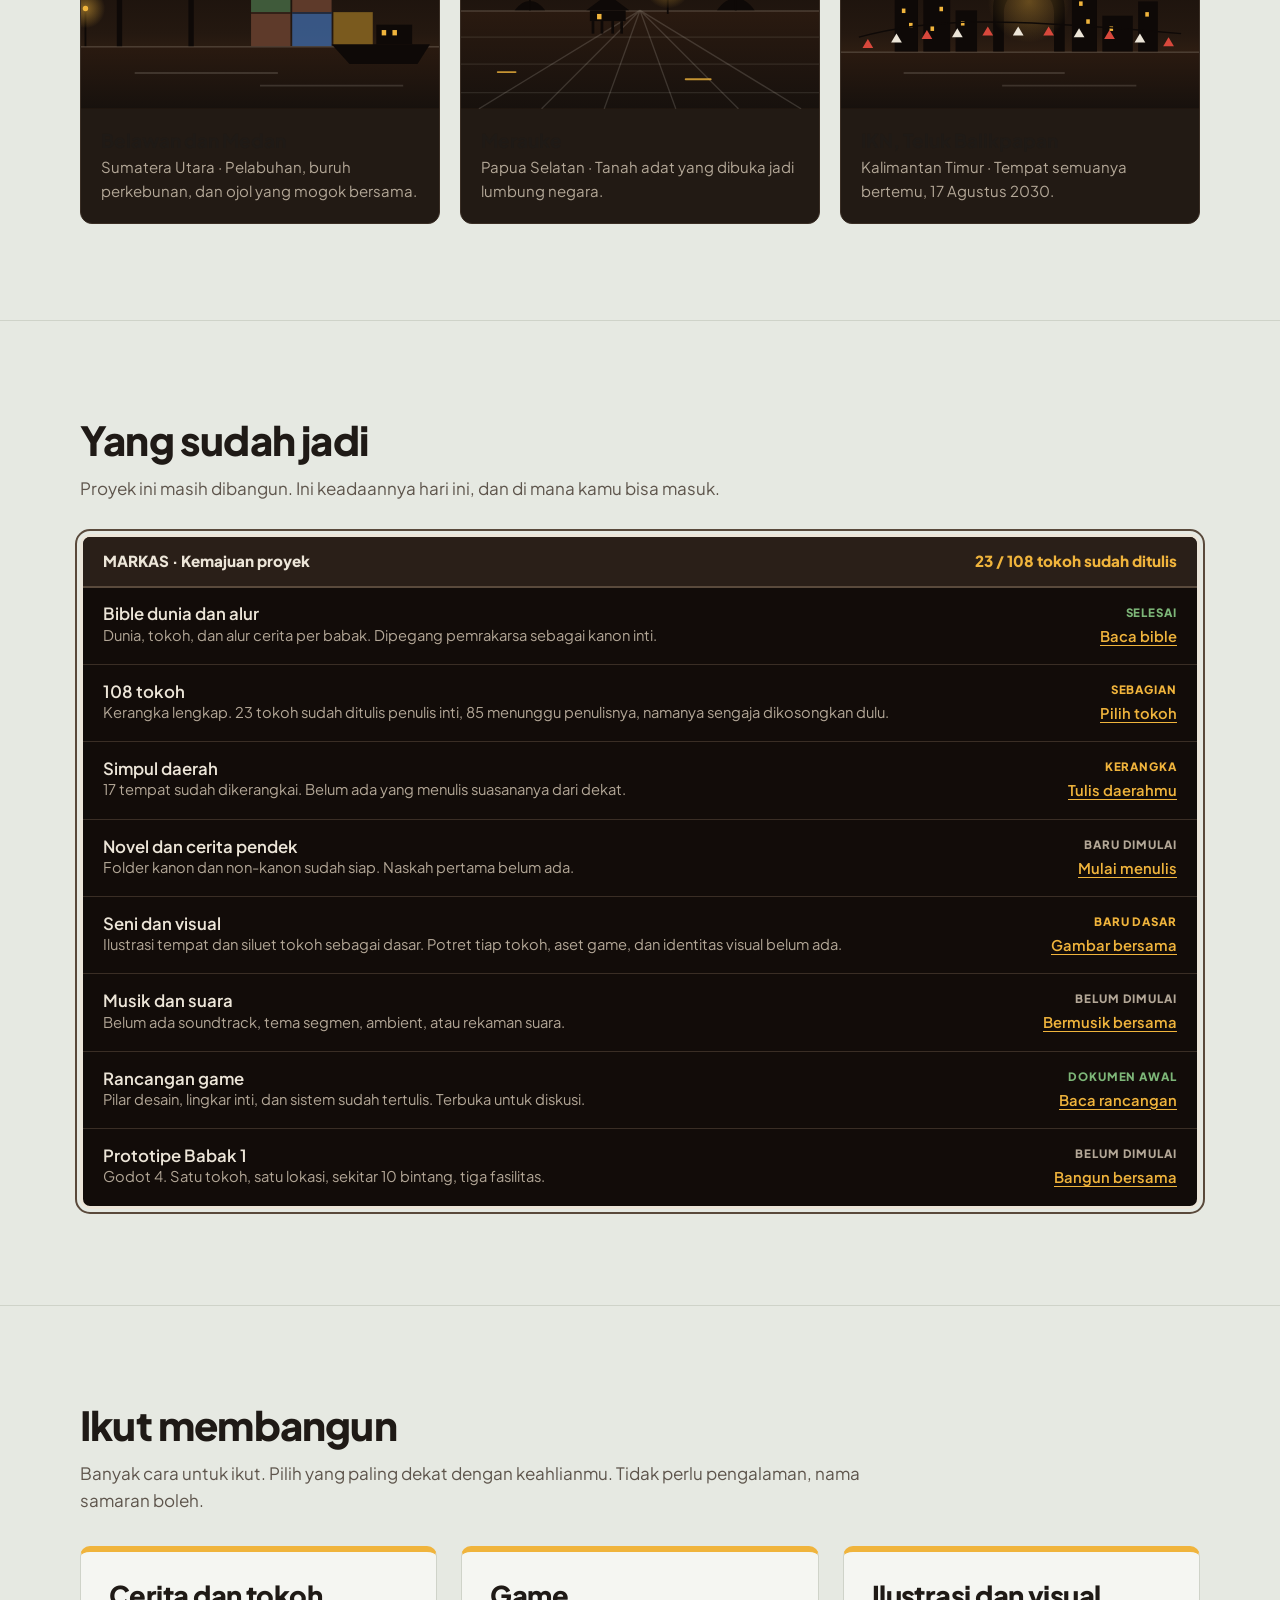
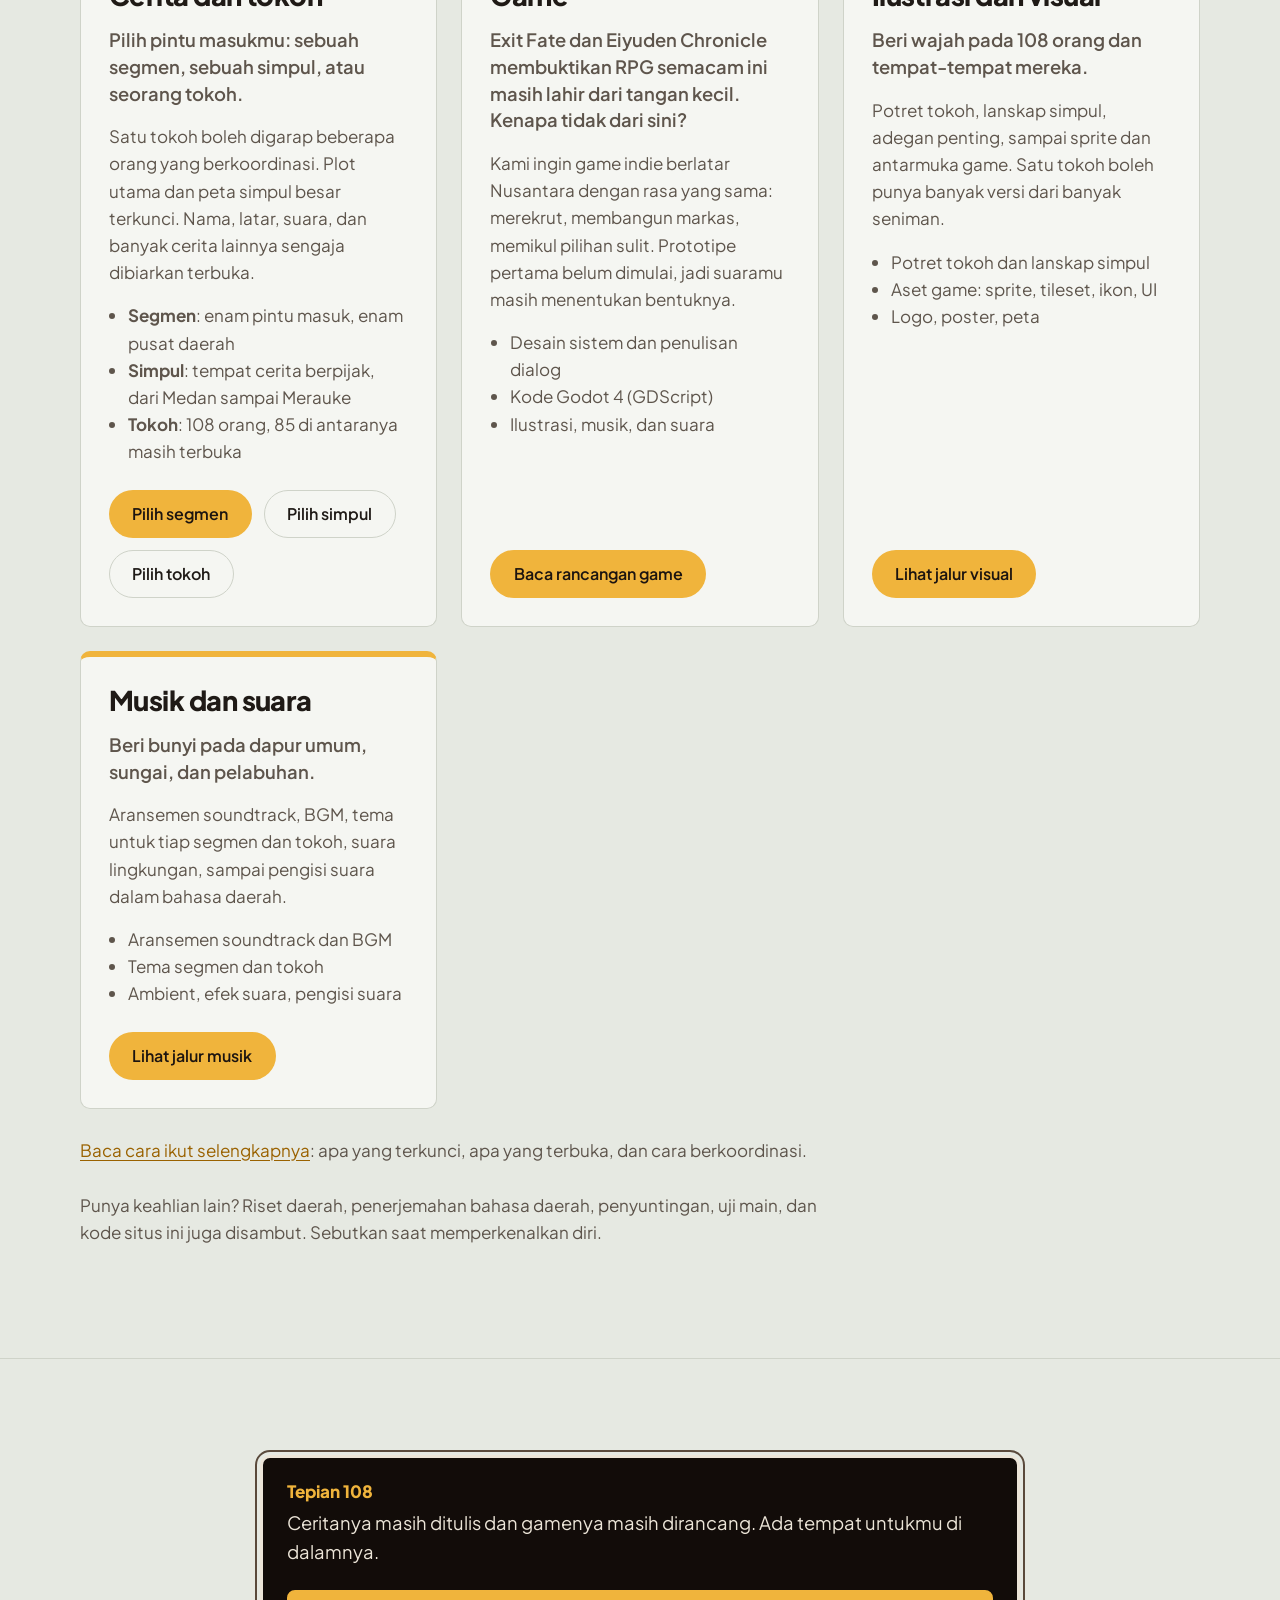
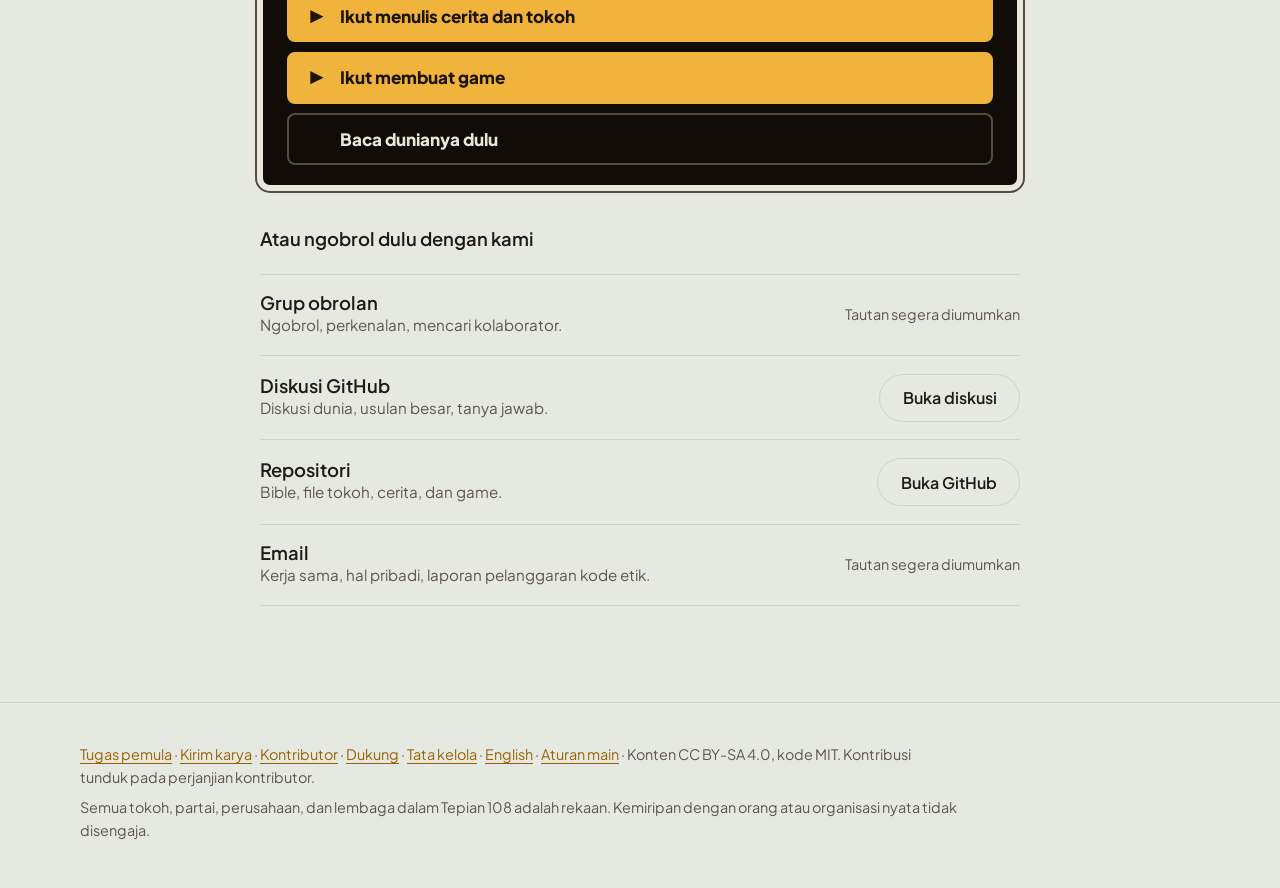
==== commit f24a518a: "Add contributor onboarding: beginner tasks, submit page, contributors, news, support, governance, En" ====
--- a/docs/index.html
+++ b/docs/index.html
@@ -5,6 +5,16 @@
 <meta name="viewport" content="width=device-width, initial-scale=1, viewport-fit=cover">
 <title>Tepian 108</title>
 <meta name="description" content="Kamu fans Suikoden? Bagaimana kalau 108 bintang berkumpul di Indonesia, 2030. Kami sedang membangun ceritanya dan gamenya. Ikut membangun.">
+<meta property="og:site_name" content="Tepian 108">
+<meta property="og:type" content="website">
+<meta property="og:title" content="Tepian 108">
+<meta property="og:description" content="Kamu fans Suikoden? Bagaimana kalau 108 bintang berkumpul di Indonesia, 2030. Kami sedang membangun ceritanya dan gamenya. Ikut membangun.">
+<meta property="og:image" content="http://phx.my.id/tepian-108/og.png">
+<meta property="og:url" content="http://phx.my.id/tepian-108/">
+<meta name="twitter:card" content="summary_large_image">
+<meta name="twitter:title" content="Tepian 108">
+<meta name="twitter:description" content="Kamu fans Suikoden? Bagaimana kalau 108 bintang berkumpul di Indonesia, 2030. Kami sedang membangun ceritanya dan gamenya. Ikut membangun.">
+<meta name="twitter:image" content="http://phx.my.id/tepian-108/og.png">
 <link rel="icon" href="data:image/svg+xml,<svg xmlns='http://www.w3.org/2000/svg' viewBox='0 0 32 32'><rect width='32' height='32' rx='6' fill='%231C1410'/><circle cx='16' cy='13' r='4' fill='%23F0B43C'/><rect x='6' y='21' width='20' height='2' rx='1' fill='%23F0B43C' opacity='.5'/></svg>">
 <link rel="preconnect" href="https://fonts.googleapis.com">
 <link rel="preconnect" href="https://fonts.gstatic.com" crossorigin>
@@ -28,6 +38,7 @@
         <li><a href="dunia.html">Dunianya</a></li>
         <li><a href="bintang.html">108 bintang</a></li>
         <li><a href="ikut.html">Ikut membangun</a></li>
+        <li><a href="kabar.html">Kabar</a></li>
       </ul>
     </nav>
   </div>
@@ -340,7 +351,7 @@
 
 <footer>
   <div class="lebar">
-    <p><a href="dunia.html#aturan">Aturan main</a> · Konten CC BY-SA 4.0, kode MIT. Kontribusi tunduk pada perjanjian kontributor.</p>
+    <p><a href="mulai.html">Tugas pemula</a> · <a href="kirim.html">Kirim karya</a> · <a href="kontributor.html">Kontributor</a> · <a href="dukung.html">Dukung</a> · <a href="tata-kelola.html">Tata kelola</a> · <a href="en.html">English</a> · <a href="dunia.html#aturan">Aturan main</a> · Konten CC BY-SA 4.0, kode MIT. Kontribusi tunduk pada perjanjian kontributor.</p>
     <p>Semua tokoh, partai, perusahaan, dan lembaga dalam Tepian 108 adalah rekaan. Kemiripan dengan orang atau organisasi nyata tidak disengaja.</p>
   </div>
 </footer>
--- a/docs/style.css
+++ b/docs/style.css
@@ -274,3 +274,28 @@
 @media (prefers-reduced-motion: reduce) { .segmen-api .kedip { animation: none; } }
 
 .tanpa-nama { font-style: italic; color: var(--pelita); }
+
+/* Halaman tambahan */
+.tugas-daftar { display: grid; gap: 1rem; grid-template-columns: repeat(auto-fill, minmax(320px, 1fr)); margin-top: 1.25rem; }
+.tugas { background: var(--permukaan); border: 1px solid var(--garis); border-left: 5px solid var(--pelita); border-radius: 8px; padding: 1.1rem 1.25rem 1.25rem; display: grid; gap: .5rem; align-content: start; }
+.tugas h3 { font-size: 1.15rem; }
+.tugas p { margin: 0; color: var(--teks-redup); font-size: .97rem; }
+.tugas-atas { display: flex; justify-content: space-between; gap: .5rem; align-items: center; font-size: .85rem; }
+.kontributor-daftar { display: grid; gap: 1rem; grid-template-columns: repeat(auto-fill, minmax(280px, 1fr)); }
+.kontributor { background: var(--permukaan); border: 1px solid var(--garis); border-radius: 8px; padding: 1rem 1.25rem; }
+.kabar-entri { border-top: 1px solid var(--garis); padding: 1.25rem 0; max-width: 70ch; }
+.kabar-entri h3 { font-size: 1.35rem; margin: .15rem 0 .5rem; }
+.form-kirim { display: grid; gap: 1rem; }
+.form-kirim label { display: grid; gap: .3rem; font-weight: 600; font-size: .95rem; }
+.form-kirim input[type="text"], .form-kirim input[type="url"], .form-kirim select, .form-kirim textarea {
+  font: inherit; color: var(--teks); background: var(--permukaan); border: 1.5px solid var(--garis); border-radius: 6px; padding: .6rem .75rem; min-height: 44px;
+}
+.form-kirim .ceklis { display: flex; gap: .6rem; align-items: flex-start; font-weight: 400; }
+.form-kirim .ceklis input { margin-top: .3rem; width: 18px; height: 18px; }
+.kirim-opsi { display: grid; gap: 1.25rem; }
+.kirim-opsi > div { border-top: 1px solid var(--garis); padding-top: 1rem; }
+.kirim-opsi p { color: var(--teks-redup); margin: .2rem 0 .75rem; }
+.tabel-catatan { width: 100%; border-collapse: collapse; font-size: .95rem; }
+.tabel-catatan th, .tabel-catatan td { text-align: left; padding: .6rem .75rem; border-bottom: 1px solid var(--garis); }
+.tabel-catatan td[colspan] { color: var(--teks-redup); }
+[hidden] { display: none !important; }
